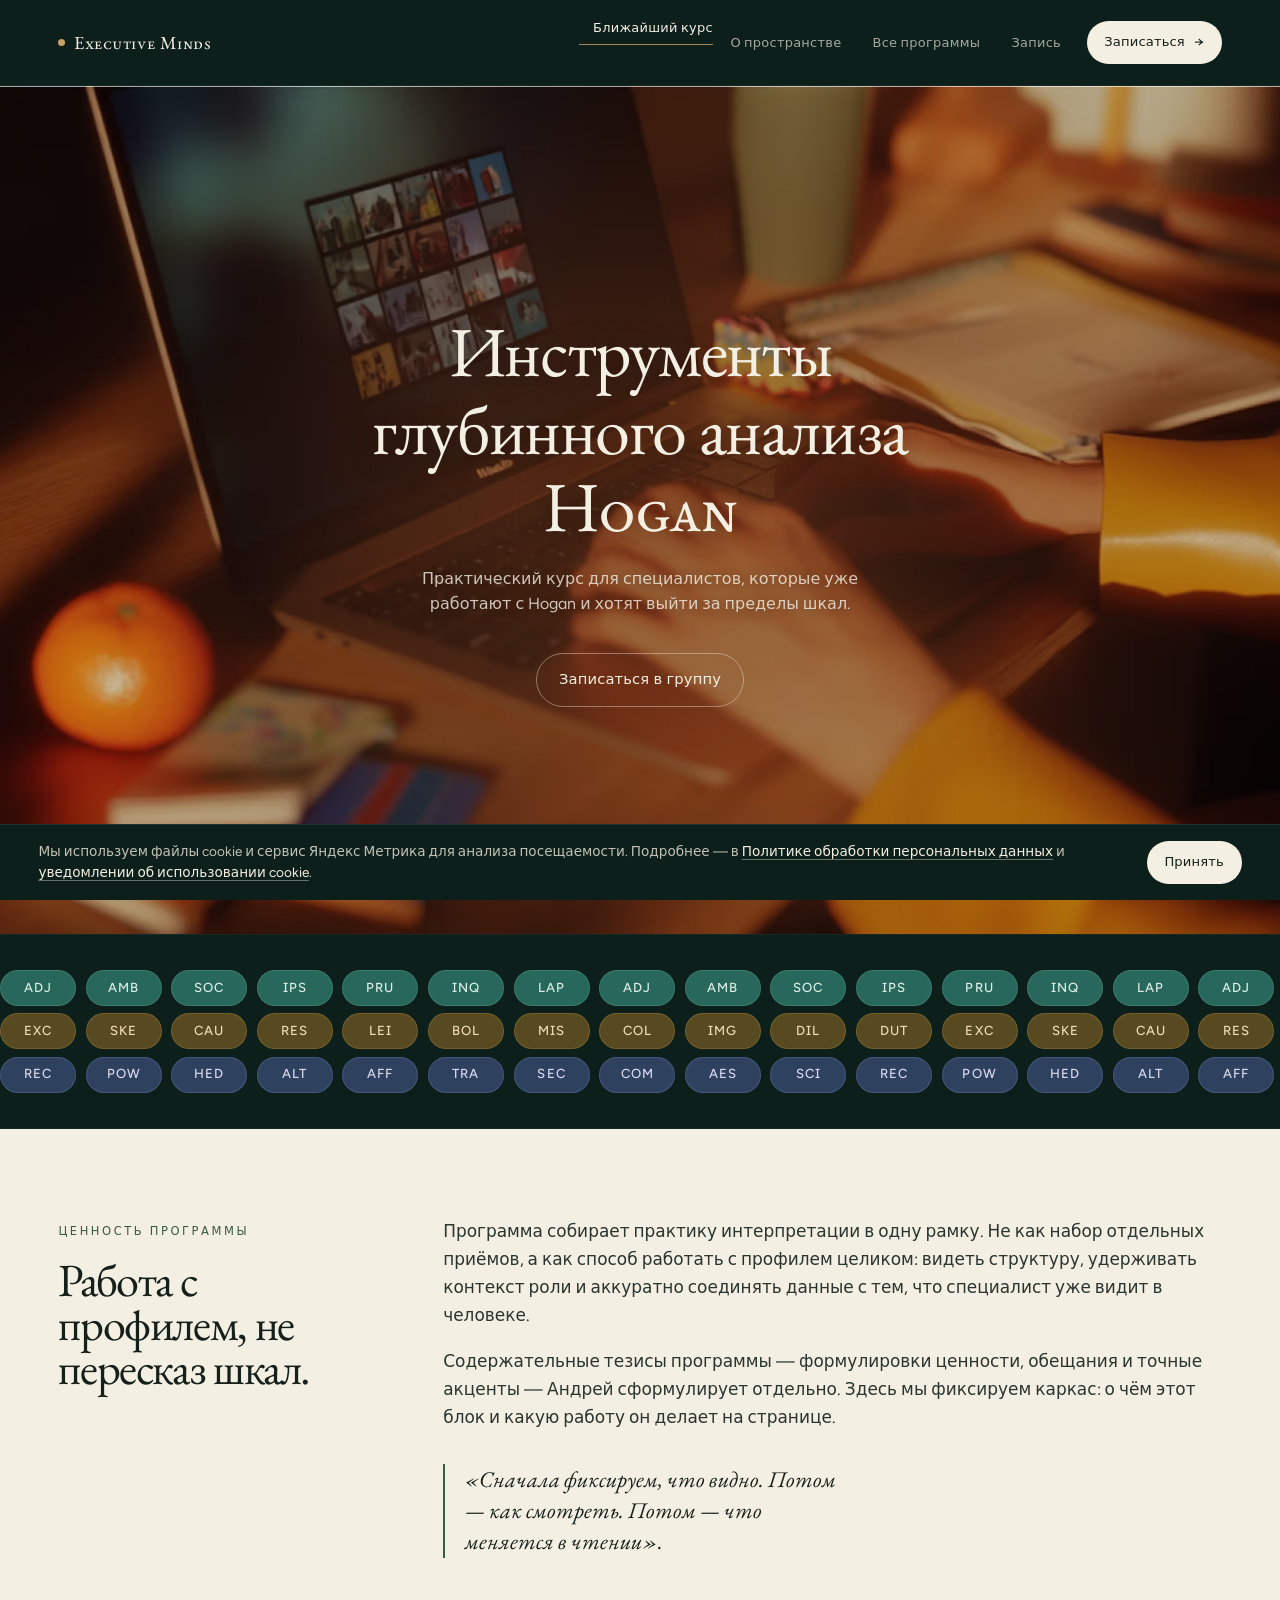
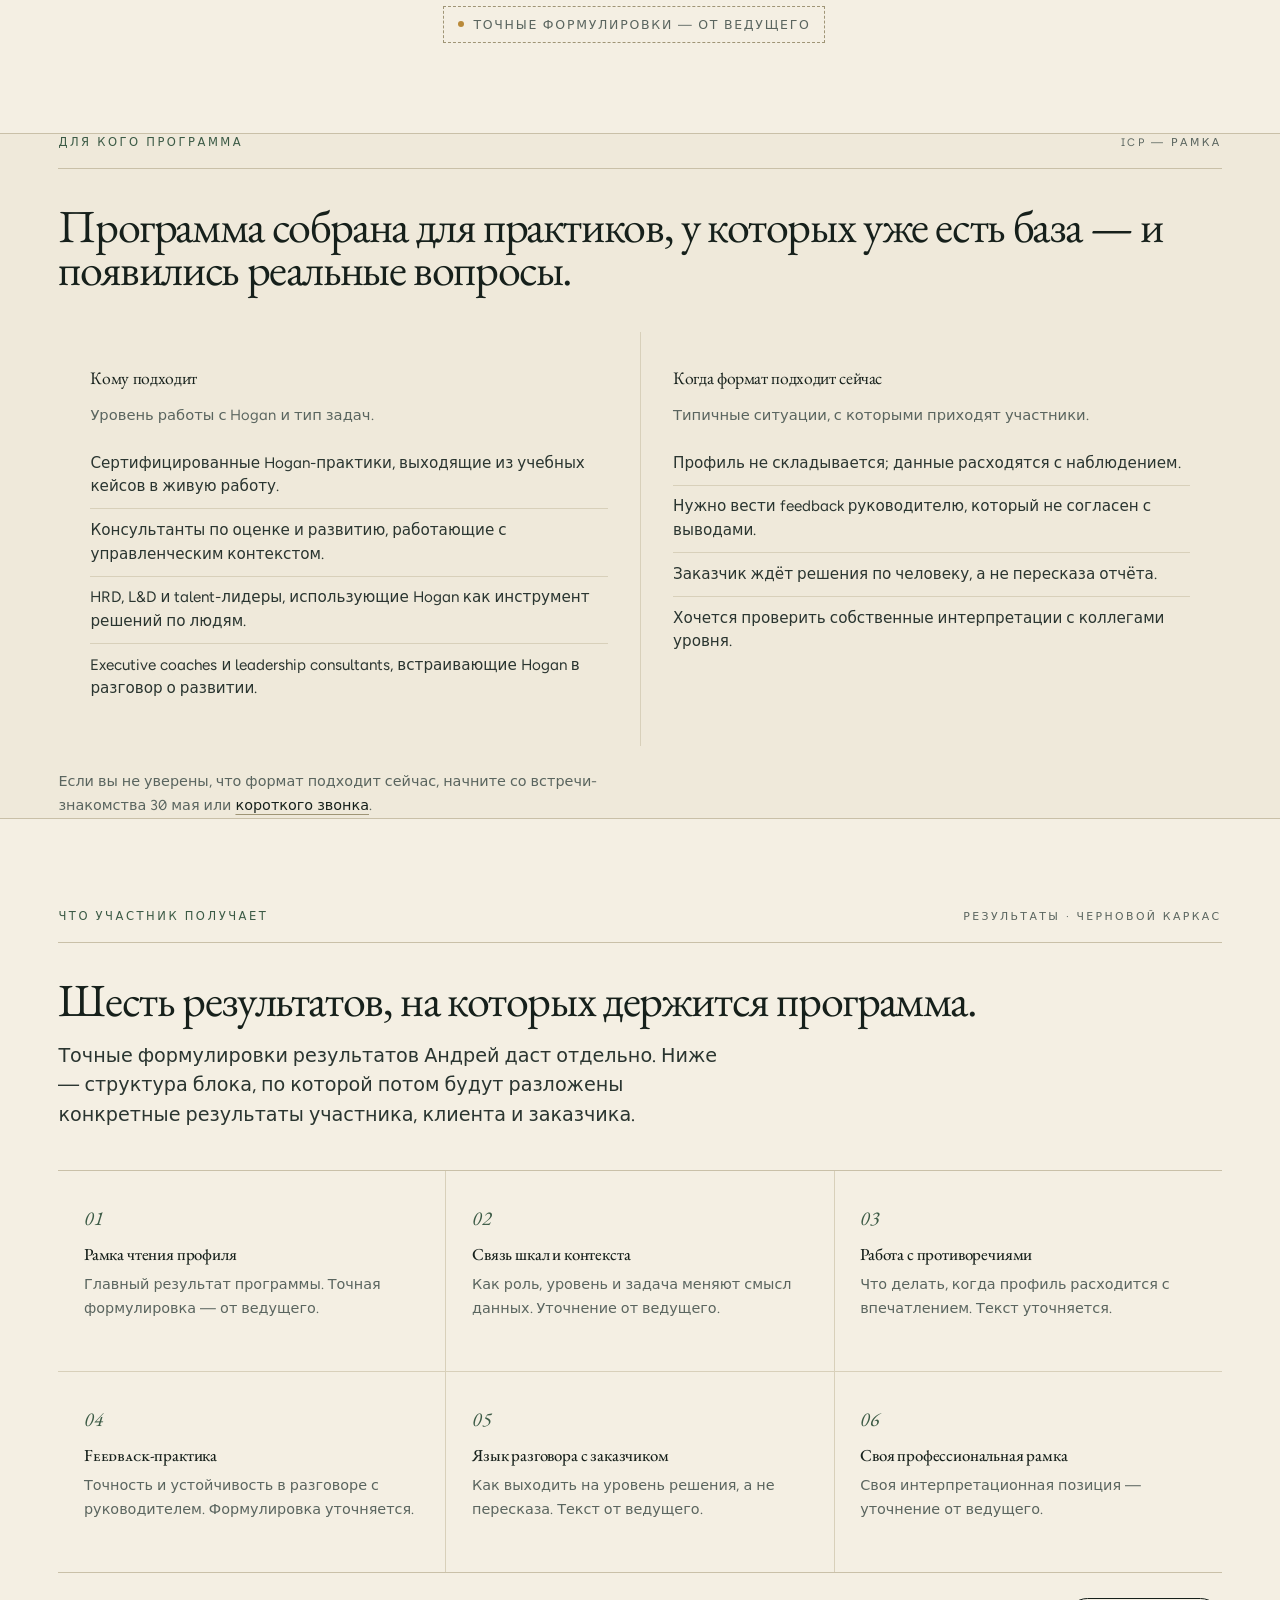
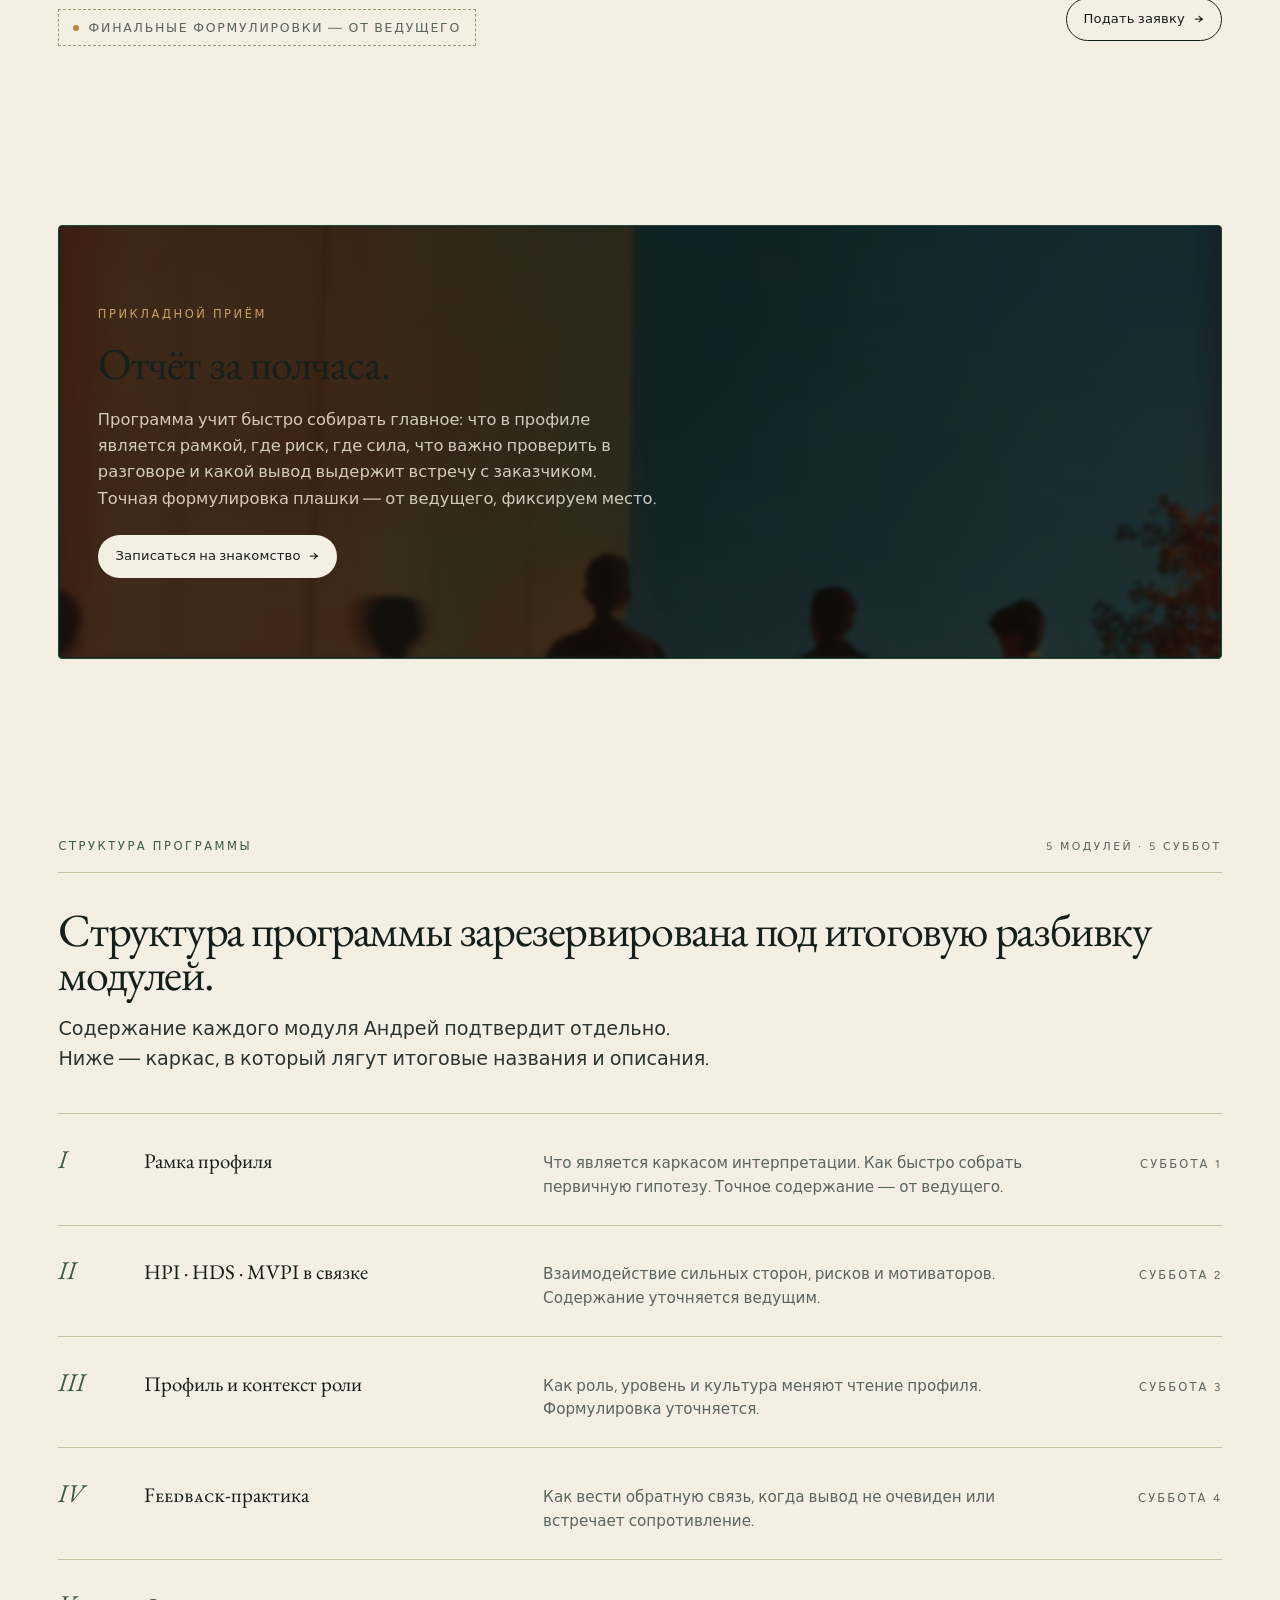
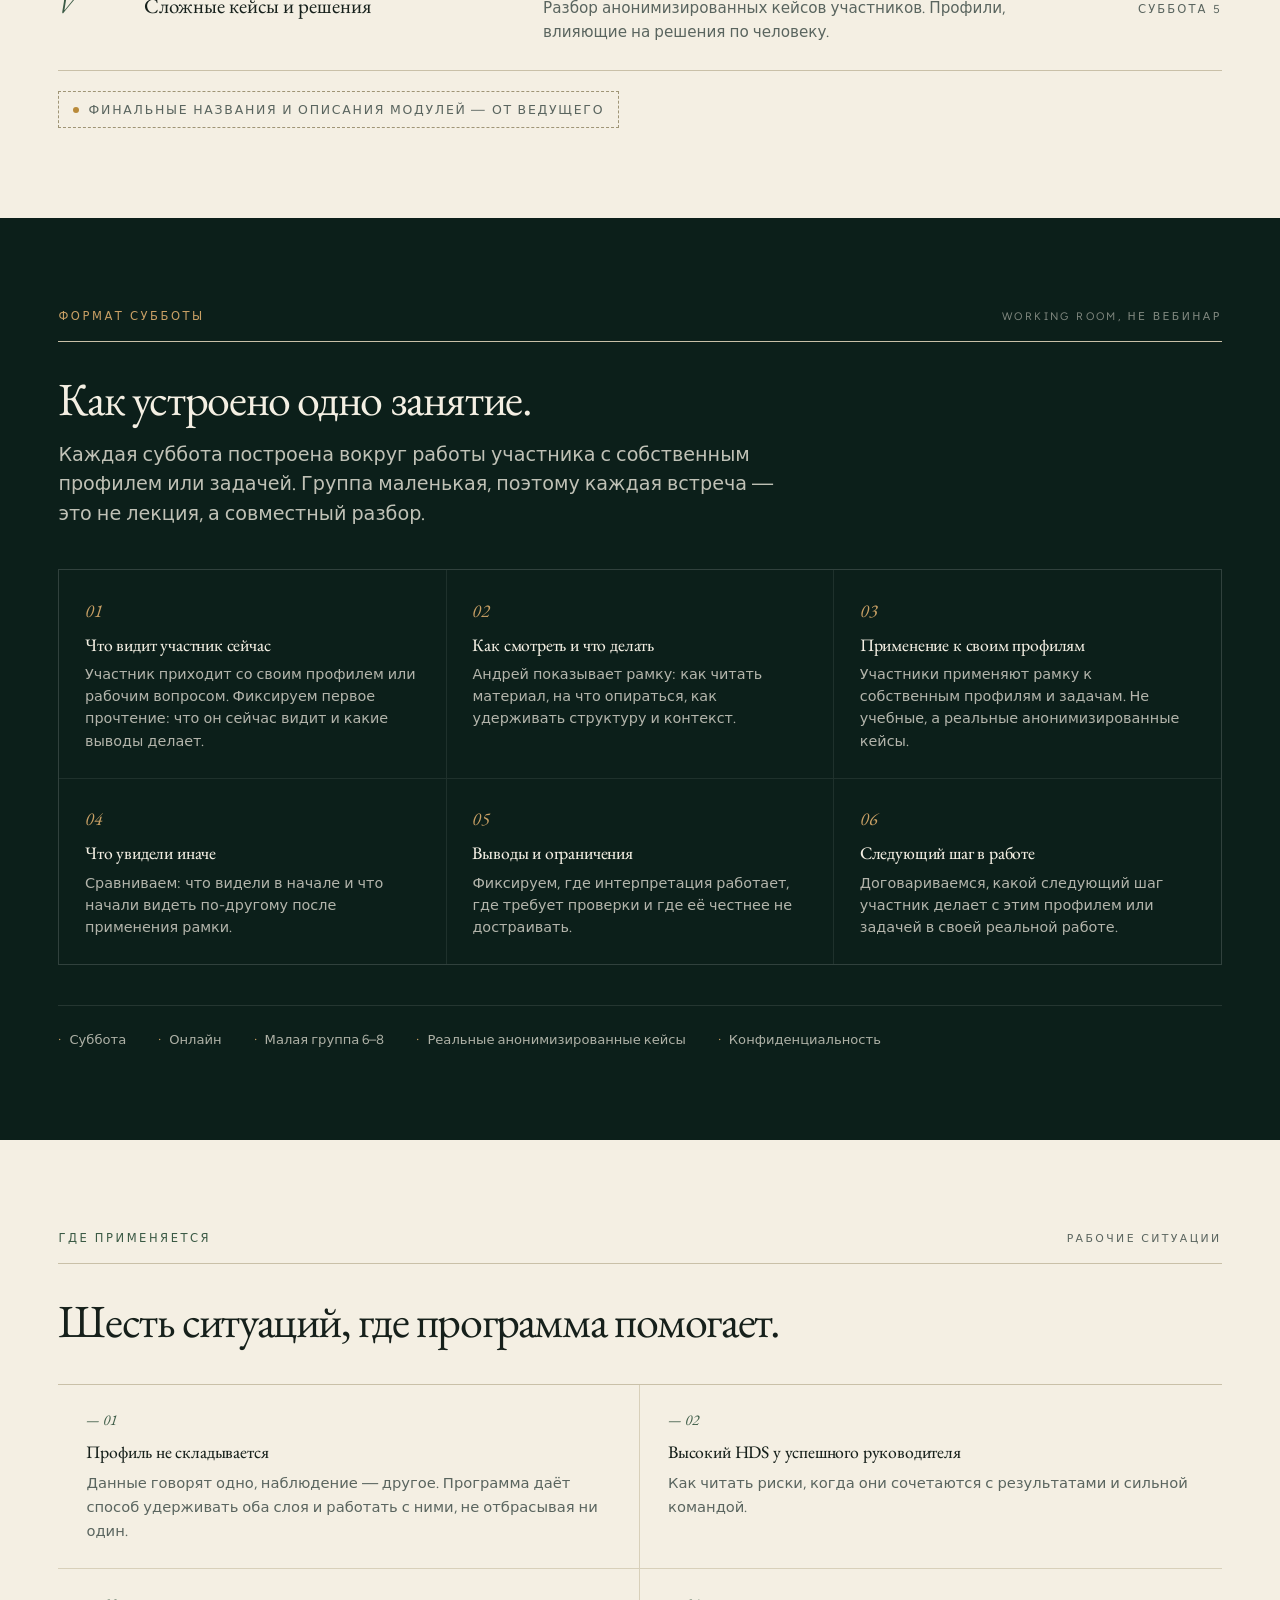
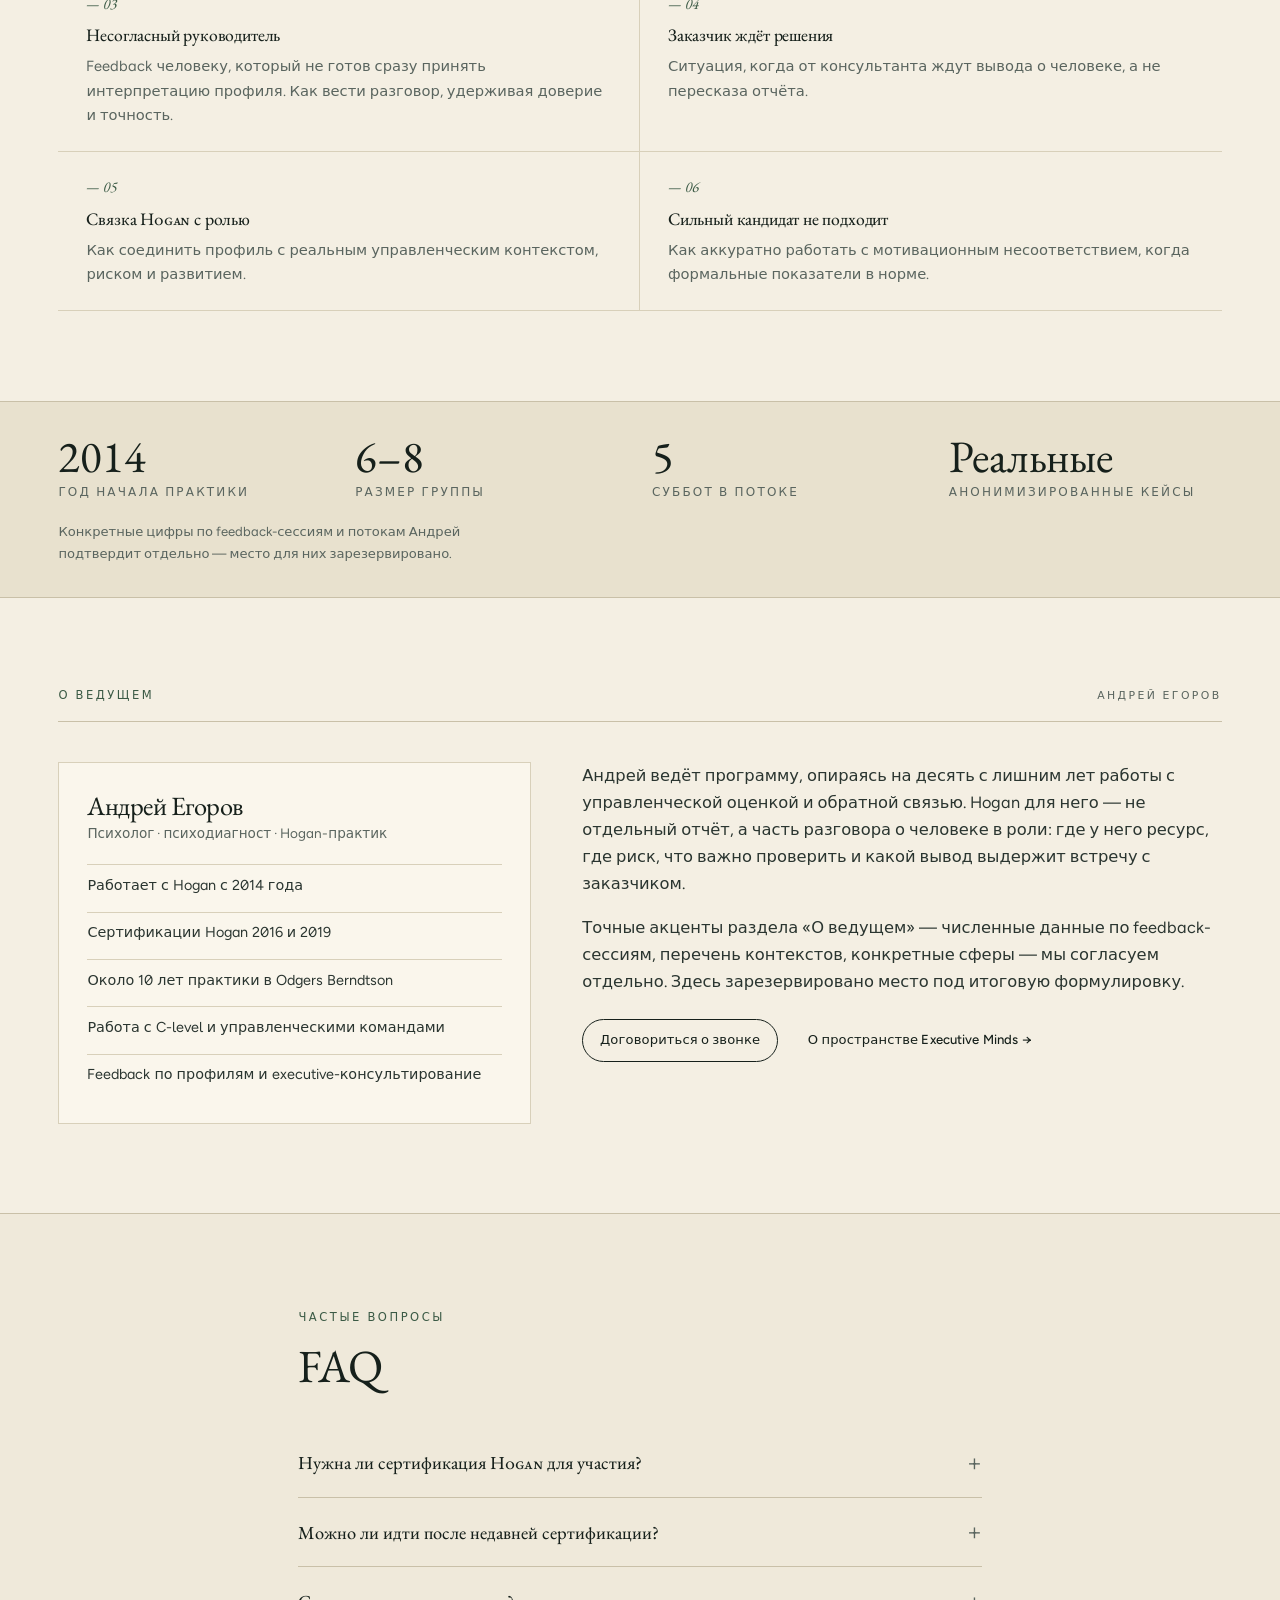
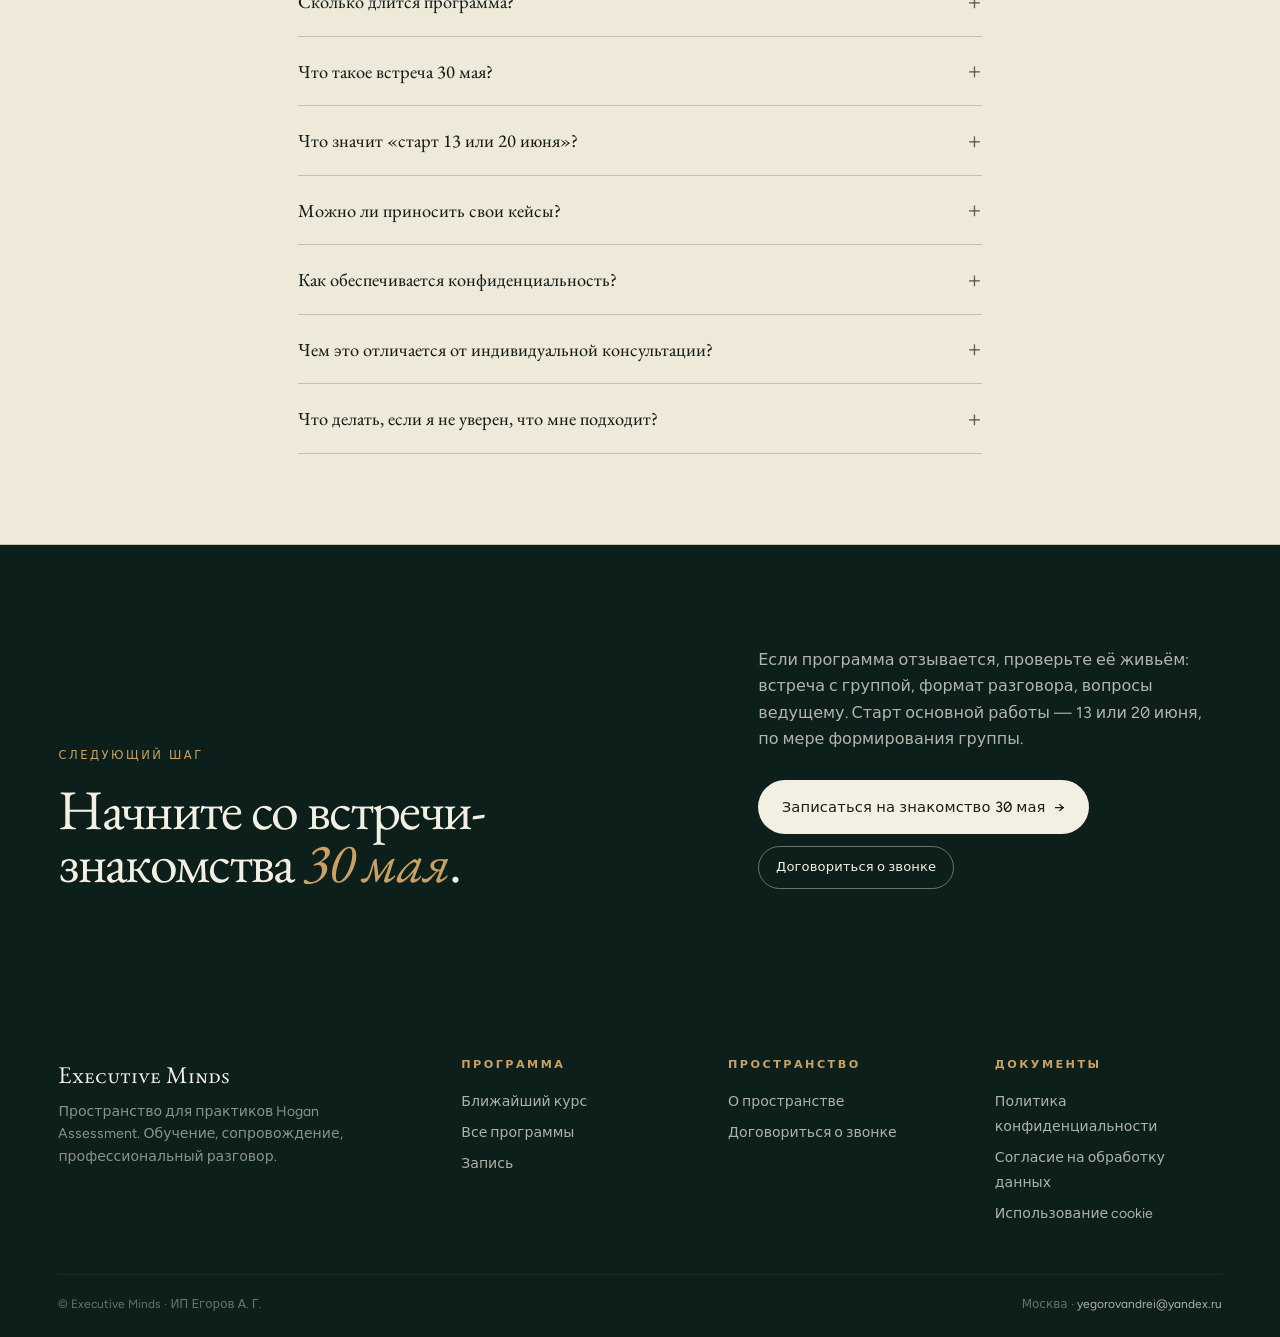
==== index.html @ 35893c82 "init: Executive Minds site — initial commit Co-Authored-By: Claude Sonnet 4.6 <noreply@anthropic.com" ====
<!DOCTYPE html>
<html lang="ru">
<head>
<meta charset="UTF-8">
<meta name="viewport" content="width=device-width, initial-scale=1.0">
<title>Глубинная интерпретация профилей Hogan — Executive Minds</title>
<meta name="description" content="Программа Глубинной интерпретации профилей Hogan для сертифицированных практиков. Малая группа, реальные кейсы, встреча-знакомство 30 мая, старт — 13 или 20 июня.">
<link rel="preconnect" href="https://fonts.googleapis.com">
<link rel="preconnect" href="https://fonts.gstatic.com" crossorigin>
<link href="https://fonts.googleapis.com/css2?family=EB+Garamond:ital,wght@0,400;0,500;0,600;1,400;1,500&family=Figtree:wght@400;500;600&display=swap" rel="stylesheet">
<link rel="stylesheet" href="assets/css/site.css">
<link rel="icon" href="data:image/svg+xml,%3Csvg xmlns='http://www.w3.org/2000/svg' viewBox='0 0 32 32'%3E%3Crect width='32' height='32' fill='%230C1F1A'/%3E%3Ctext x='50%25' y='62%25' text-anchor='middle' font-family='Georgia' fill='%23C9A065' font-size='22'%3EE%3C/text%3E%3C/svg%3E">
<style>
  /* ---------- HERO V2 — full bleed, viewport height ---------- */
  .hero-v2 {
    position: relative; color: var(--cream); overflow: hidden;
    display: flex; flex-direction: column;
    height: calc(100vh - 52px); min-height: 560px;
  }
  .hero-v2-img {
    position: absolute; inset: 0; width: 100%; height: 100%;
    object-fit: cover; object-position: center center; z-index: 0;
  }

  .hero-v2-body {
    position: relative; z-index: 2; flex: 1;
    display: flex; flex-direction: column;
    justify-content: center; align-items: center;
    text-align: center;
    padding: clamp(4rem, 8vh, 7rem) var(--pad);
  }
  .hero-v2-h1 {
    font-family: var(--serif); font-size: clamp(2.8rem, 5.5vw, 5rem);
    font-weight: 400; line-height: 1.1; letter-spacing: -0.02em; color: var(--cream);
    text-shadow: 0 2px 30px rgba(0,0,0,0.4); margin-bottom: 1.25rem;
  }
  .hero-v2-sub {
    font-size: 1rem; line-height: 1.6; color: rgba(244,239,227,0.80);
    max-width: 44ch; margin-bottom: 2.25rem;
    text-shadow: 0 1px 12px rgba(0,0,0,0.3);
  }
  .hero-v2-cta-row { display: flex; justify-content: center; }
  .btn--muted {
    background: rgba(100, 82, 128, 0.82);
    color: rgba(244,239,227,0.95);
    border-color: transparent;
    backdrop-filter: blur(8px); -webkit-backdrop-filter: blur(8px);
    font-size: 1rem; padding: 0.85rem 2rem;
  }
  .btn--muted:hover { background: rgba(120, 100, 150, 0.92); }

  /* ---------- VALUE SECTION ---------- */
  .value-grid { display: grid; grid-template-columns: 0.6fr 1.4fr; gap: clamp(2rem, 4vw, 4rem); align-items: start; }
  .value-grid h2 { max-width: 14ch; }
  .value-body p { font-size: 1.06rem; line-height: 1.65; margin-bottom: 1.1rem; color: var(--ink-soft); }
  .value-body .pull { font-family: var(--serif); font-style: italic; font-size: 1.4rem; line-height: 1.4; color: var(--ink); border-left: 2px solid var(--moss); padding-left: 1.25rem; margin: 2rem 0; max-width: 36ch; }
  .pending-note { display: inline-flex; align-items: center; gap: 0.6rem; font-size: 0.78rem; letter-spacing: 0.14em; text-transform: uppercase; color: var(--ink-mute); border: 1px dashed var(--line-strong); padding: 0.5rem 0.85rem; margin-top: 1rem; }
  .pending-note::before { content: ''; width: 6px; height: 6px; border-radius: 50%; background: var(--amber); }
  @media (max-width: 800px) { .value-grid { grid-template-columns: 1fr; } }

  /* ICP */
  .icp { background: var(--cream-soft); border-block: 1px solid var(--line); }
  .icp-grid { display: grid; grid-template-columns: 1fr 1fr; gap: 0; }
  .icp-col { padding: 2.25rem clamp(1.25rem, 2.5vw, 2.25rem); border-left: 1px solid var(--line-soft); }
  .icp-col:first-child { border-left: 0; }
  .icp-col h3 { font-size: 1.1rem; font-family: var(--serif); margin-bottom: 1rem; }
  .icp-col ul { list-style: none; }
  .icp-col ul li { font-size: 0.95rem; color: var(--ink-soft); line-height: 1.55; padding: 0.6rem 0; border-bottom: 1px solid var(--line-soft); }
  .icp-col ul li:last-child { border-bottom: 0; }
  .icp-col .lead-small { font-size: 0.92rem; color: var(--ink-mute); margin-bottom: 0.9rem; }
  @media (max-width: 800px) { .icp-grid { grid-template-columns: 1fr; } .icp-col { border-left: 0; border-top: 1px solid var(--line-soft); } .icp-col:first-child { border-top: 0; } }

  /* Results placeholder grid */
  .results-grid { display: grid; grid-template-columns: repeat(3, 1fr); gap: 1px; background: var(--line-soft); border-block: 1px solid var(--line); }
  .results-grid .r {
    background: var(--cream);
    padding: 2rem 1.6rem;
    min-height: 200px;
    display: flex; flex-direction: column; gap: 0.6rem;
  }
  .results-grid .r .num { font-family: var(--serif); font-size: 1.25rem; color: var(--moss); font-style: italic; }
  .results-grid .r h4 { font-family: var(--serif); font-size: 1.05rem; font-weight: 460; }
  .results-grid .r p { font-size: 0.9rem; color: var(--ink-mute); }
  @media (max-width: 900px) { .results-grid { grid-template-columns: repeat(2, 1fr); } }
  @media (max-width: 540px) { .results-grid { grid-template-columns: 1fr; } }

  /* Modules placeholder */
  .modules-list { border-top: 1px solid var(--line); }
  .module {
    border-bottom: 1px solid var(--line);
    padding: 1.6rem 0;
    display: grid;
    grid-template-columns: 60px 1fr 1.4fr 130px;
    gap: clamp(1rem, 2vw, 2rem);
    align-items: baseline;
  }
  .module .m-num { font-family: var(--serif); font-style: italic; font-size: 1.6rem; color: var(--moss); }
  .module .m-title { font-family: var(--serif); font-size: 1.3rem; font-weight: 420; line-height: 1.2; }
  .module .m-desc { font-size: 0.95rem; color: var(--ink-mute); line-height: 1.55; }
  .module .m-tag { font-size: 0.72rem; letter-spacing: 0.18em; text-transform: uppercase; color: var(--ink-mute); justify-self: end; }
  @media (max-width: 900px) {
    .module { grid-template-columns: 36px 1fr; }
    .module .m-desc, .module .m-tag { grid-column: 2; }
    .module .m-tag { justify-self: start; padding-top: 0.4rem; }
  }

  /* Format steps */
  .format-section { background: var(--forest); color: var(--cream); }
  .format-section .eyebrow { color: var(--amber-soft); }
  .format-section h2 { color: var(--cream); }
  .format-section .lead { color: rgba(244,239,227,0.78); max-width: 62ch; }
  .format-steps { display: grid; grid-template-columns: repeat(3, 1fr); gap: 1px; background: rgba(255,255,255,0.08); margin-top: 2.5rem; border: 1px solid rgba(255,255,255,0.08); }
  .format-steps .step { background: var(--forest); padding: 1.6rem; }
  .format-steps .step .n { font-family: var(--serif); font-style: italic; color: var(--amber-soft); font-size: 1.15rem; margin-bottom: 0.6rem; }
  .format-steps .step h4 { color: var(--cream); font-family: var(--serif); font-size: 1.1rem; font-weight: 440; margin-bottom: 0.5rem; }
  .format-steps .step p { color: rgba(244,239,227,0.72); font-size: 0.9rem; line-height: 1.55; }
  .format-facts-row { display: flex; flex-wrap: wrap; gap: 1.25rem 2rem; margin-top: 2.5rem; padding-top: 1.5rem; border-top: 1px solid rgba(255,255,255,0.1); }
  .format-facts-row span { font-size: 0.82rem; color: rgba(244,239,227,0.7); display: inline-flex; gap: 0.5rem; align-items: center; }
  .format-facts-row span::before { content:'·'; color: var(--amber-soft); }
  @media (max-width: 900px) { .format-steps { grid-template-columns: 1fr 1fr; } }
  @media (max-width: 600px) { .format-steps { grid-template-columns: 1fr; } }

  /* Cases */
  .cases-list { display: grid; grid-template-columns: 1fr 1fr; gap: 0; border-top: 1px solid var(--line); }
  .case-item { padding: 1.5rem 1.75rem; border-bottom: 1px solid var(--line-soft); border-right: 1px solid var(--line-soft); }
  .case-item:nth-child(2n) { border-right: 0; }
  .case-item .case-num { font-family: var(--serif); font-style: italic; color: var(--moss); font-size: 0.95rem; margin-bottom: 0.5rem; }
  .case-item h4 { font-family: var(--serif); font-size: 1.1rem; font-weight: 440; line-height: 1.3; margin-bottom: 0.45rem; }
  .case-item p { font-size: 0.92rem; color: var(--ink-mute); }
  @media (max-width: 700px) { .cases-list { grid-template-columns: 1fr; } .case-item { border-right: 0; } }

  /* About host */
  .host {
    display: grid; grid-template-columns: 0.85fr 1.15fr;
    gap: clamp(2rem, 4vw, 4rem); align-items: start;
  }
  .host-card {
    background: var(--paper); border: 1px solid var(--line-soft);
    padding: 1.75rem;
  }
  .host-card h3 { font-family: var(--serif); font-size: 1.65rem; font-weight: 420; margin-bottom: 0.2rem; }
  .host-card .role { font-size: 0.85rem; color: var(--ink-mute); margin-bottom: 1.25rem; }
  .host-card ul { list-style: none; display: flex; flex-direction: column; gap: 0.4rem; }
  .host-card ul li { font-size: 0.9rem; color: var(--ink-soft); padding: 0.55rem 0; border-top: 1px solid var(--line-soft); }
  .host-body p { font-size: 1.02rem; line-height: 1.65; margin-bottom: 1.1rem; color: var(--ink-soft); }
  @media (max-width: 800px) { .host { grid-template-columns: 1fr; } }

  /* FAQ */
  details.faq-item { border-bottom: 1px solid var(--line); padding: 1.25rem 0; }
  details.faq-item summary {
    cursor: pointer; font-family: var(--serif); font-size: 1.15rem; font-weight: 440; color: var(--ink);
    list-style: none; display: flex; gap: 1rem; justify-content: space-between; align-items: center;
  }
  details.faq-item summary::-webkit-details-marker { display: none; }
  details.faq-item summary::after { content: '+'; font-family: var(--sans); font-weight: 300; font-size: 1.5rem; color: var(--ink-mute); transition: transform .2s var(--ease); line-height: 1; }
  details.faq-item[open] summary::after { content: '–'; }
  details.faq-item p { margin-top: 0.85rem; color: var(--ink-soft); font-size: 0.96rem; line-height: 1.6; max-width: 64ch; }

  /* Final CTA dark */
  .final-cta {
    background: var(--forest);
    color: var(--cream);
    padding: clamp(4rem, 8vw, 7rem) 0;
  }
  .final-cta-grid {
    max-width: var(--maxw); margin: 0 auto; padding: 0 var(--pad);
    display: grid; grid-template-columns: 1.4fr 1fr; gap: clamp(2rem, 4vw, 4rem); align-items: end;
  }
  .final-cta h2 { color: var(--cream); font-size: clamp(2.2rem, 4.5vw, 3.5rem); max-width: 18ch; }
  .final-cta h2 em { color: var(--amber-soft); font-style: italic; font-weight: 380; }
  .final-cta p { color: rgba(244,239,227,0.72); max-width: 48ch; }
  .final-cta .cta-row { display: flex; gap: 0.75rem; flex-wrap: wrap; margin-top: 1.75rem; }
  @media (max-width: 800px) { .final-cta-grid { grid-template-columns: 1fr; } }

  /* Trust strip */
  .trust { background: var(--cream-deep); padding: 2rem 0; border-block: 1px solid var(--line); }
  .trust-grid { display: grid; grid-template-columns: repeat(4, 1fr); gap: 1.5rem; align-items: baseline; }
  .trust-grid .t { display: flex; flex-direction: column; gap: 0.25rem; }
  .trust-grid .t .num { font-family: var(--serif); font-size: clamp(2rem, 3.5vw, 2.8rem); font-weight: 400; color: var(--ink); line-height: 1; }
  .trust-grid .t .lab { font-size: 0.75rem; letter-spacing: 0.18em; text-transform: uppercase; color: var(--ink-mute); }
  @media (max-width: 700px) { .trust-grid { grid-template-columns: 1fr 1fr; } }
</style>
</head>
<body>

<!-- =================== NAV =================== -->
<nav class="nav" aria-label="Главная навигация">
  <div class="nav-inner">
    <a href="index.html" class="nav-brand"><span class="dot" aria-hidden="true"></span>Executive Minds</a>
    <ul class="nav-list" id="navList">
      <li><a href="index.html" class="is-active">Ближайший курс</a></li>
      <li><a href="space.html">О пространстве</a></li>
      <li><a href="programs.html">Все программы</a></li>
      <li><a href="signup.html">Запись</a></li>
      <li class="nav-cta"><a href="signup.html" class="btn btn--sm btn--cream">Записаться <span class="arr">→</span></a></li>
    </ul>
    <button class="nav-toggle" id="navToggle" aria-label="Открыть меню" aria-expanded="false"><span></span><span></span><span></span></button>
  </div>
</nav>

<!-- =================== HERO V2 =================== -->
<section class="hero-v2" aria-labelledby="hero-title">
  <img src="assets/img/фон руки комп апельсин.avif" alt="" class="hero-v2-img" loading="eager" fetchpriority="high">
  <div class="hero-v2-body">
    <h1 id="hero-title" class="hero-v2-h1">Инструменты<br>глубинного анализа<br>Hogan</h1>
    <p class="hero-v2-sub">Практический курс для специалистов, которые уже работают с Hogan и хотят выйти за пределы шкал.</p>
    <div class="hero-v2-cta-row">
      <a href="signup.html?context=group" class="btn btn--outline-light">Записаться в группу</a>
    </div>
  </div>
</section>

<!-- =================== HOGAN MARQUEE =================== -->
<section class="hogan-marquee" aria-hidden="true">
  <div>
    <div class="marquee-row">
      <span class="pill pill--hpi">ADJ</span><span class="pill pill--hpi">AMB</span><span class="pill pill--hpi">SOC</span><span class="pill pill--hpi">IPS</span><span class="pill pill--hpi">PRU</span><span class="pill pill--hpi">INQ</span><span class="pill pill--hpi">LAP</span>
      <span class="pill pill--hpi">ADJ</span><span class="pill pill--hpi">AMB</span><span class="pill pill--hpi">SOC</span><span class="pill pill--hpi">IPS</span><span class="pill pill--hpi">PRU</span><span class="pill pill--hpi">INQ</span><span class="pill pill--hpi">LAP</span>
      <span class="pill pill--hpi">ADJ</span><span class="pill pill--hpi">AMB</span><span class="pill pill--hpi">SOC</span><span class="pill pill--hpi">IPS</span><span class="pill pill--hpi">PRU</span><span class="pill pill--hpi">INQ</span><span class="pill pill--hpi">LAP</span>
    </div>
    <div class="marquee-row marquee-row--rev marquee-row--slow">
      <span class="pill pill--hds">EXC</span><span class="pill pill--hds">SKE</span><span class="pill pill--hds">CAU</span><span class="pill pill--hds">RES</span><span class="pill pill--hds">LEI</span><span class="pill pill--hds">BOL</span><span class="pill pill--hds">MIS</span><span class="pill pill--hds">COL</span><span class="pill pill--hds">IMG</span><span class="pill pill--hds">DIL</span><span class="pill pill--hds">DUT</span>
      <span class="pill pill--hds">EXC</span><span class="pill pill--hds">SKE</span><span class="pill pill--hds">CAU</span><span class="pill pill--hds">RES</span><span class="pill pill--hds">LEI</span><span class="pill pill--hds">BOL</span><span class="pill pill--hds">MIS</span><span class="pill pill--hds">COL</span><span class="pill pill--hds">IMG</span><span class="pill pill--hds">DIL</span><span class="pill pill--hds">DUT</span>
    </div>
    <div class="marquee-row">
      <span class="pill pill--mvpi">REC</span><span class="pill pill--mvpi">POW</span><span class="pill pill--mvpi">HED</span><span class="pill pill--mvpi">ALT</span><span class="pill pill--mvpi">AFF</span><span class="pill pill--mvpi">TRA</span><span class="pill pill--mvpi">SEC</span><span class="pill pill--mvpi">COM</span><span class="pill pill--mvpi">AES</span><span class="pill pill--mvpi">SCI</span>
      <span class="pill pill--mvpi">REC</span><span class="pill pill--mvpi">POW</span><span class="pill pill--mvpi">HED</span><span class="pill pill--mvpi">ALT</span><span class="pill pill--mvpi">AFF</span><span class="pill pill--mvpi">TRA</span><span class="pill pill--mvpi">SEC</span><span class="pill pill--mvpi">COM</span><span class="pill pill--mvpi">AES</span><span class="pill pill--mvpi">SCI</span>
      <span class="pill pill--mvpi">REC</span><span class="pill pill--mvpi">POW</span><span class="pill pill--mvpi">HED</span><span class="pill pill--mvpi">ALT</span><span class="pill pill--mvpi">AFF</span><span class="pill pill--mvpi">TRA</span><span class="pill pill--mvpi">SEC</span>
    </div>
  </div>
</section>

<!-- =================== VALUE =================== -->
<section class="section" id="about-program">
  <div class="wrap">
    <div class="value-grid">
      <div>
        <span class="eyebrow">Ценность программы</span>
        <h2 style="margin-top:1rem;">Работа с профилем, не пересказ&nbsp;шкал.</h2>
      </div>
      <div class="value-body">
        <p>
          Программа собирает практику интерпретации в одну рамку. Не как набор отдельных
          приёмов, а как способ работать с профилем целиком: видеть структуру, удерживать
          контекст роли и аккуратно соединять данные с тем, что специалист уже видит в человеке.
        </p>
        <p>
          Содержательные тезисы программы — формулировки ценности, обещания и точные акценты — Андрей
          сформулирует отдельно. Здесь мы фиксируем каркас: о чём этот блок и какую работу
          он делает на странице.
        </p>
        <div class="pull">«Сначала фиксируем, что видно. Потом — как смотреть. Потом — что меняется в чтении».</div>
        <span class="pending-note">Точные формулировки — от ведущего</span>
      </div>
    </div>
  </div>
</section>

<!-- =================== ICP =================== -->
<section class="icp">
  <div class="wrap">
    <div class="section-header">
      <div class="kicker-row">
        <span class="eyebrow">Для кого программа</span>
        <span class="side-label">ICP — рамка</span>
      </div>
      <h2>Программа собрана для практиков, у которых уже есть база — и появились реальные вопросы.</h2>
    </div>
    <div class="icp-grid">
      <div class="icp-col">
        <h3>Кому подходит</h3>
        <p class="lead-small">Уровень работы с Hogan и тип задач.</p>
        <ul>
          <li>Сертифицированные Hogan-практики, выходящие из учебных кейсов в живую работу.</li>
          <li>Консультанты по оценке и развитию, работающие с управленческим контекстом.</li>
          <li>HRD, L&amp;D и talent-лидеры, использующие Hogan как инструмент решений по людям.</li>
          <li>Executive coaches и leadership consultants, встраивающие Hogan в разговор о развитии.</li>
        </ul>
      </div>
      <div class="icp-col">
        <h3>Когда формат подходит сейчас</h3>
        <p class="lead-small">Типичные ситуации, с которыми приходят участники.</p>
        <ul>
          <li>Профиль не складывается; данные расходятся с наблюдением.</li>
          <li>Нужно вести feedback руководителю, который не согласен с выводами.</li>
          <li>Заказчик ждёт решения по человеку, а не пересказа отчёта.</li>
          <li>Хочется проверить собственные интерпретации с коллегами уровня.</li>
        </ul>
      </div>
    </div>
    <p class="muted" style="margin-top: 1.5rem; font-size:0.9rem; max-width:60ch;">
      Если вы не уверены, что формат подходит сейчас, начните со встречи-знакомства 30 мая
      или <a href="signup.html?context=call" class="inline-link">короткого звонка</a>.
    </p>
  </div>
</section>

<!-- =================== RESULTS (placeholder grid) =================== -->
<section class="section">
  <div class="wrap">
    <div class="section-header">
      <div class="kicker-row">
        <span class="eyebrow">Что участник получает</span>
        <span class="side-label">Результаты · черновой каркас</span>
      </div>
      <h2>Шесть результатов, на которых держится программа.</h2>
      <p class="lead">Точные формулировки результатов Андрей даст отдельно. Ниже — структура блока, по которой потом будут разложены конкретные результаты участника, клиента и заказчика.</p>
    </div>
    <div class="results-grid" role="list">
      <div class="r" role="listitem"><span class="num">01</span><h4>Рамка чтения профиля</h4><p>Главный результат программы. Точная формулировка — от ведущего.</p></div>
      <div class="r" role="listitem"><span class="num">02</span><h4>Связь шкал и контекста</h4><p>Как роль, уровень и задача меняют смысл данных. Уточнение от ведущего.</p></div>
      <div class="r" role="listitem"><span class="num">03</span><h4>Работа с противоречиями</h4><p>Что делать, когда профиль расходится с впечатлением. Текст уточняется.</p></div>
      <div class="r" role="listitem"><span class="num">04</span><h4>Feedback-практика</h4><p>Точность и устойчивость в разговоре с руководителем. Формулировка уточняется.</p></div>
      <div class="r" role="listitem"><span class="num">05</span><h4>Язык разговора с заказчиком</h4><p>Как выходить на уровень решения, а не пересказа. Текст от ведущего.</p></div>
      <div class="r" role="listitem"><span class="num">06</span><h4>Своя профессиональная рамка</h4><p>Своя интерпретационная позиция — уточнение от ведущего.</p></div>
    </div>
    <div style="display:flex;justify-content:space-between;align-items:center;margin-top:1.25rem;gap:1rem;flex-wrap:wrap;">
      <span class="pending-note">Финальные формулировки — от ведущего</span>
      <a href="signup.html" class="btn btn--outline btn--sm">Подать заявку <span class="arr">→</span></a>
    </div>
  </div>
</section>

<!-- =================== STRIP — "Отчёт за полчаса" =================== -->
<section class="section">
  <div class="wrap">
    <div class="strip">
      <div class="strip-bg" style="background-image:url('assets/img/people-wall.avif');"></div>
      <div class="strip-inner">
        <div class="strip-eyebrow">Прикладной приём</div>
        <h3 class="strip-title">Отчёт за полчаса.</h3>
        <p class="strip-text">
          Программа учит быстро собирать главное: что в профиле является рамкой, где риск,
          где сила, что важно проверить в разговоре и какой вывод выдержит встречу с
          заказчиком. Точная формулировка плашки — от ведущего, фиксируем место.
        </p>
        <div class="strip-cta">
          <a href="signup.html?context=znakomstvo-30-05" class="btn btn--cream btn--sm">Записаться на знакомство <span class="arr">→</span></a>
        </div>
      </div>
    </div>
  </div>
</section>

<!-- =================== MODULES =================== -->
<section class="section">
  <div class="wrap">
    <div class="section-header">
      <div class="kicker-row">
        <span class="eyebrow">Структура программы</span>
        <span class="side-label">5 модулей · 5 суббот</span>
      </div>
      <h2>Структура программы зарезервирована под итоговую разбивку модулей.</h2>
      <p class="lead">Содержание каждого модуля Андрей подтвердит отдельно. Ниже — каркас, в который лягут итоговые названия и описания.</p>
    </div>
    <div class="modules-list">
      <article class="module">
        <span class="m-num">I</span>
        <div class="m-title">Рамка профиля</div>
        <p class="m-desc">Что является каркасом интерпретации. Как быстро собрать первичную гипотезу. Точное содержание — от ведущего.</p>
        <span class="m-tag">Суббота 1</span>
      </article>
      <article class="module">
        <span class="m-num">II</span>
        <div class="m-title">HPI · HDS · MVPI в связке</div>
        <p class="m-desc">Взаимодействие сильных сторон, рисков и мотиваторов. Содержание уточняется ведущим.</p>
        <span class="m-tag">Суббота 2</span>
      </article>
      <article class="module">
        <span class="m-num">III</span>
        <div class="m-title">Профиль и контекст роли</div>
        <p class="m-desc">Как роль, уровень и культура меняют чтение профиля. Формулировка уточняется.</p>
        <span class="m-tag">Суббота 3</span>
      </article>
      <article class="module">
        <span class="m-num">IV</span>
        <div class="m-title">Feedback-практика</div>
        <p class="m-desc">Как вести обратную связь, когда вывод не очевиден или встречает сопротивление.</p>
        <span class="m-tag">Суббота 4</span>
      </article>
      <article class="module">
        <span class="m-num">V</span>
        <div class="m-title">Сложные кейсы и решения</div>
        <p class="m-desc">Разбор анонимизированных кейсов участников. Профили, влияющие на решения по человеку.</p>
        <span class="m-tag">Суббота 5</span>
      </article>
    </div>
    <span class="pending-note" style="margin-top:1.25rem;">Финальные названия и описания модулей — от ведущего</span>
  </div>
</section>

<!-- =================== FORMAT (Saturday logic) =================== -->
<section class="section format-section">
  <div class="wrap">
    <div class="section-header">
      <div class="kicker-row">
        <span class="eyebrow eyebrow--on-dark">Формат субботы</span>
        <span class="side-label" style="color:rgba(244,239,227,0.5);">Working room, не вебинар</span>
      </div>
      <h2>Как устроено одно занятие.</h2>
      <p class="lead">Каждая суббота построена вокруг работы участника с собственным профилем или задачей. Группа маленькая, поэтому каждая встреча — это не лекция, а совместный разбор.</p>
    </div>
    <div class="format-steps" role="list">
      <div class="step" role="listitem"><div class="n">01</div><h4>Что видит участник сейчас</h4><p>Участник приходит со своим профилем или рабочим вопросом. Фиксируем первое прочтение: что он сейчас видит и какие выводы делает.</p></div>
      <div class="step" role="listitem"><div class="n">02</div><h4>Как смотреть и что делать</h4><p>Андрей показывает рамку: как читать материал, на что опираться, как удерживать структуру и контекст.</p></div>
      <div class="step" role="listitem"><div class="n">03</div><h4>Применение к своим профилям</h4><p>Участники применяют рамку к собственным профилям и задачам. Не учебные, а реальные анонимизированные кейсы.</p></div>
      <div class="step" role="listitem"><div class="n">04</div><h4>Что увидели иначе</h4><p>Сравниваем: что видели в начале и что начали видеть по-другому после применения рамки.</p></div>
      <div class="step" role="listitem"><div class="n">05</div><h4>Выводы и ограничения</h4><p>Фиксируем, где интерпретация работает, где требует проверки и где её честнее не достраивать.</p></div>
      <div class="step" role="listitem"><div class="n">06</div><h4>Следующий шаг в работе</h4><p>Договариваемся, какой следующий шаг участник делает с этим профилем или задачей в своей реальной работе.</p></div>
    </div>
    <div class="format-facts-row">
      <span>Суббота</span><span>Онлайн</span><span>Малая группа 6–8</span><span>Реальные анонимизированные кейсы</span><span>Конфиденциальность</span>
    </div>
  </div>
</section>

<!-- =================== CASES =================== -->
<section class="section">
  <div class="wrap">
    <div class="section-header">
      <div class="kicker-row">
        <span class="eyebrow">Где применяется</span>
        <span class="side-label">Рабочие ситуации</span>
      </div>
      <h2>Шесть ситуаций, где программа помогает.</h2>
    </div>
    <div class="cases-list">
      <article class="case-item"><div class="case-num">— 01</div><h4>Профиль не складывается</h4><p>Данные говорят одно, наблюдение — другое. Программа даёт способ удерживать оба слоя и работать с ними, не отбрасывая ни один.</p></article>
      <article class="case-item"><div class="case-num">— 02</div><h4>Высокий HDS у успешного руководителя</h4><p>Как читать риски, когда они сочетаются с результатами и сильной командой.</p></article>
      <article class="case-item"><div class="case-num">— 03</div><h4>Несогласный руководитель</h4><p>Feedback человеку, который не готов сразу принять интерпретацию профиля. Как вести разговор, удерживая доверие и точность.</p></article>
      <article class="case-item"><div class="case-num">— 04</div><h4>Заказчик ждёт решения</h4><p>Ситуация, когда от консультанта ждут вывода о человеке, а не пересказа отчёта.</p></article>
      <article class="case-item"><div class="case-num">— 05</div><h4>Связка Hogan с ролью</h4><p>Как соединить профиль с реальным управленческим контекстом, риском и развитием.</p></article>
      <article class="case-item"><div class="case-num">— 06</div><h4>Сильный кандидат не подходит</h4><p>Как аккуратно работать с мотивационным несоответствием, когда формальные показатели в норме.</p></article>
    </div>
  </div>
</section>

<!-- =================== TRUST STRIP =================== -->
<section class="trust" aria-label="Доверие к программе">
  <div class="wrap">
    <div class="trust-grid">
      <div class="t"><span class="num">2014</span><span class="lab">Год начала практики</span></div>
      <div class="t"><span class="num">6–8</span><span class="lab">Размер группы</span></div>
      <div class="t"><span class="num">5</span><span class="lab">Суббот в потоке</span></div>
      <div class="t"><span class="num">Реальные</span><span class="lab">Анонимизированные кейсы</span></div>
    </div>
    <p class="muted" style="font-size:0.82rem;margin-top:1.25rem;max-width:60ch;">
      Конкретные цифры по feedback-сессиям и потокам Андрей подтвердит отдельно — место для них зарезервировано.
    </p>
  </div>
</section>

<!-- =================== HOST =================== -->
<section class="section" id="host">
  <div class="wrap">
    <div class="section-header">
      <div class="kicker-row">
        <span class="eyebrow">О ведущем</span>
        <span class="side-label">Андрей Егоров</span>
      </div>
    </div>
    <div class="host">
      <aside class="host-card">
        <h3>Андрей Егоров</h3>
        <div class="role">Психолог · психодиагност · Hogan-практик</div>
        <ul>
          <li>Работает с Hogan с 2014 года</li>
          <li>Сертификации Hogan 2016 и 2019</li>
          <li>Около 10 лет практики в Odgers Berndtson</li>
          <li>Работа с C-level и управленческими командами</li>
          <li>Feedback по профилям и executive-консультирование</li>
        </ul>
      </aside>
      <div class="host-body">
        <p>
          Андрей ведёт программу, опираясь на десять с лишним лет работы с управленческой
          оценкой и обратной связью. Hogan для него — не отдельный отчёт, а часть разговора
          о человеке в роли: где у него ресурс, где риск, что важно проверить и какой вывод
          выдержит встречу с заказчиком.
        </p>
        <p>
          Точные акценты раздела «О ведущем» — численные данные по feedback-сессиям, перечень
          контекстов, конкретные сферы — мы согласуем отдельно. Здесь зарезервировано место
          под итоговую формулировку.
        </p>
        <div style="display:flex;gap:0.75rem;flex-wrap:wrap;margin-top:1.5rem;">
          <a href="signup.html?context=call" class="btn btn--outline btn--sm">Договориться о звонке</a>
          <a href="space.html" class="btn btn--ghost btn--sm">О пространстве Executive Minds →</a>
        </div>
      </div>
    </div>
  </div>
</section>

<!-- =================== FAQ =================== -->
<section class="section" style="background:var(--cream-soft);border-block:1px solid var(--line);">
  <div class="wrap-narrow">
    <div class="section-header">
      <span class="eyebrow">Частые вопросы</span>
      <h2 style="margin-top:1rem;">FAQ</h2>
    </div>
    <div>
      <details class="faq-item">
        <summary>Нужна ли сертификация Hogan для участия?</summary>
        <p>Программа рассчитана на сертифицированных Hogan-практиков. Если у вас другой опыт работы с инструментом и вы не уверены, что формат подойдёт сейчас — напишите нам, и мы вместе посмотрим, имеет ли смысл встреча-знакомство 30 мая.</p>
      </details>
      <details class="faq-item">
        <summary>Можно ли идти после недавней сертификации?</summary>
        <p>Да, программа специально собрана для перехода от учебных кейсов к живой работе. Если базовая сертификация только что закончилась, формат поможет уверенно встать на ноги в реальной интерпретации.</p>
      </details>
      <details class="faq-item">
        <summary>Сколько длится программа?</summary>
        <p>5 суббот, онлайн, малая группа. Старт — 13 или 20 июня, по мере формирования группы. Точная финальная дата стартового занятия будет подтверждена после встречи-знакомства 30 мая.</p>
      </details>
      <details class="faq-item">
        <summary>Что такое встреча 30 мая?</summary>
        <p>Это встреча-знакомство с группой. Возможность увидеть формат, услышать ведущего, познакомиться с участниками и понять, подходит ли программа вашему запросу. Встреча ни к чему не обязывает.</p>
      </details>
      <details class="faq-item">
        <summary>Что значит «старт 13 или 20 июня»?</summary>
        <p>Точная дата старта зависит от того, как сформируется группа после встречи 30 мая. Мы фиксируем оба варианта, чтобы было пространство выбрать ту дату, которая лучше работает для собравшихся участников.</p>
      </details>
      <details class="faq-item">
        <summary>Можно ли приносить свои кейсы?</summary>
        <p>Да, именно с этим программа и работает. Участник приходит со своим профилем, задачей или рабочим вопросом. Кейсы анонимизируются по правилам конфиденциальности.</p>
      </details>
      <details class="faq-item">
        <summary>Как обеспечивается конфиденциальность?</summary>
        <p>Кейсы анонимизируются заранее. Внутренние договорённости группы про конфиденциальность фиксируются на первой встрече. Подробности — на встрече-знакомстве.</p>
      </details>
      <details class="faq-item">
        <summary>Чем это отличается от индивидуальной консультации?</summary>
        <p>Программа даёт рамку и опыт совместного разбора в группе уровня. Индивидуальный формат подходит, если вам нужен разбор одного конкретного профиля сейчас — см. <a href="programs.html" class="inline-link">страницу всех программ</a>.</p>
      </details>
      <details class="faq-item">
        <summary>Что делать, если я не уверен, что мне подходит?</summary>
        <p>Самое простое — прийти на встречу-знакомство 30 мая или <a href="signup.html?context=call" class="inline-link">договориться о коротком звонке</a>. Это способ проверить формат без обязательств.</p>
      </details>
    </div>
  </div>
</section>

<!-- =================== FINAL CTA =================== -->
<section class="final-cta">
  <div class="final-cta-grid">
    <div>
      <span class="eyebrow eyebrow--on-dark">Следующий шаг</span>
      <h2 style="margin-top:1rem;">Начните со встречи-знакомства <em>30 мая</em>.</h2>
    </div>
    <div>
      <p>Если программа отзывается, проверьте её живьём: встреча с группой, формат разговора, вопросы ведущему. Старт основной работы — 13 или 20 июня, по мере формирования группы.</p>
      <div class="cta-row">
        <a href="signup.html?context=znakomstvo-30-05" class="btn btn--cream">Записаться на знакомство 30 мая <span class="arr">→</span></a>
        <a href="signup.html?context=call" class="btn btn--outline-light btn--sm">Договориться о звонке</a>
      </div>
    </div>
  </div>
</section>

<!-- =================== FOOTER =================== -->
<footer class="footer">
  <div class="wrap">
    <div class="footer-grid">
      <div>
        <div class="footer-brand">Executive Minds</div>
        <p class="footer-tag">Пространство для практиков Hogan Assessment. Обучение, сопровождение, профессиональный разговор.</p>
      </div>
      <div class="footer-col">
        <h5>Программа</h5>
        <ul>
          <li><a href="index.html">Ближайший курс</a></li>
          <li><a href="programs.html">Все программы</a></li>
          <li><a href="signup.html">Запись</a></li>
        </ul>
      </div>
      <div class="footer-col">
        <h5>Пространство</h5>
        <ul>
          <li><a href="space.html">О пространстве</a></li>
          <li><a href="signup.html?context=call">Договориться о звонке</a></li>
        </ul>
      </div>
      <div class="footer-col">
        <h5>Документы</h5>
        <ul>
          <li><a href="privacy.html">Политика конфиденциальности</a></li>
          <li><a href="consent.html">Согласие на обработку данных</a></li>
          <li><a href="cookies.html">Использование cookie</a></li>
        </ul>
      </div>
    </div>
    <div class="footer-base">
      <span>© Executive Minds · ИП Егоров А. Г.</span>
      <span>Москва · <a href="mailto:yegorovandrei@yandex.ru">yegorovandrei@yandex.ru</a></span>
    </div>
  </div>
</footer>

<!-- =================== COOKIE =================== -->
<div class="cookie" id="cookieBanner" role="dialog" aria-label="Уведомление об использовании cookie">
  <div class="cookie-inner">
    <p class="cookie-text">
      Мы используем файлы cookie и сервис Яндекс Метрика для анализа посещаемости.
      Подробнее — в <a href="privacy.html">Политике обработки персональных данных</a> и
      <a href="cookies.html">уведомлении об использовании cookie</a>.
    </p>
    <div class="cookie-actions">
      <button id="cookieAccept" class="btn btn--cream btn--sm">Принять</button>
    </div>
  </div>
</div>

<script src="assets/js/site.js" defer></script>
</body>
</html>
---- assets/css/site.css ----
/* Executive Minds — site stylesheet
   Premium consulting/education editorial direction.
   Deep dark green/black, cream, restrained accents. */

*, *::before, *::after { box-sizing: border-box; margin: 0; padding: 0; }

:root {
  /* Surfaces */
  --cream: #F4EFE3;
  --cream-soft: #EFE9DA;
  --cream-deep: #E8E1CE;
  --paper: #FAF6EC;

  /* Ink */
  --ink: #16201B;          /* primary text — almost-black warm green */
  --ink-soft: #2A3530;
  --ink-mute: #5A655F;
  --ink-faint: #8B9089;

  /* Dark surfaces */
  --forest: #0C1F1A;       /* deepest green-black */
  --forest-2: #102923;
  --forest-3: #163530;
  --forest-line: #214239;

  /* Accents */
  --moss: #3B5A45;         /* restrained green */
  --moss-2: #4F7558;
  --amber: #B98A3A;        /* muted amber for HDS */
  --amber-soft: #C9A065;
  --olive: #7E8242;
  --teal-pill: #2E7568;    /* HPI pills */
  --teal-pill-2: #1F5B50;
  --indigo: #5A6BB1;       /* MVPI muted blue/violet */
  --indigo-2: #6F5DA8;

  /* Lines */
  --line: #C9C0A8;
  --line-soft: #D8D0BA;
  --line-strong: #9F9576;

  /* Type */
  --serif: 'EB Garamond', Garamond, Georgia, serif;
  --sans:  'Figtree', system-ui, -apple-system, 'Helvetica Neue', Arial, sans-serif;
  --mono:  'JetBrains Mono', ui-monospace, SFMono-Regular, Menlo, monospace;

  /* Container */
  --maxw: 1240px;
  --maxw-narrow: 760px;
  --pad: clamp(1.25rem, 3vw, 2.5rem);

  /* Motion */
  --ease: cubic-bezier(0.22, 1, 0.36, 1);
}

html { font-size: 16px; scroll-behavior: smooth; -webkit-text-size-adjust: 100%; scroll-padding-top: 64px; }

body {
  font-family: var(--sans);
  color: var(--ink);
  background: var(--cream);
  line-height: 1.55;
  -webkit-font-smoothing: antialiased;
  text-rendering: optimizeLegibility;
  font-feature-settings: "ss01", "ss02", "cv11";
}

img, svg, video { max-width: 100%; display: block; }
a { color: inherit; }
button { font: inherit; cursor: pointer; }

::selection { background: var(--ink); color: var(--cream); }

/* --- Layout --- */
.wrap { max-width: var(--maxw); margin: 0 auto; padding-left: var(--pad); padding-right: var(--pad); }
.wrap-narrow { max-width: var(--maxw-narrow); margin: 0 auto; padding-left: var(--pad); padding-right: var(--pad); }
.section { padding: clamp(3.5rem, 7vw, 6rem) 0; }
.section-tight { padding: clamp(2.5rem, 5vw, 4rem) 0; }

/* --- Typography --- */
.eyebrow {
  display: inline-block;
  font-family: var(--sans);
  font-size: 0.72rem;
  font-weight: 500;
  letter-spacing: 0.22em;
  text-transform: uppercase;
  color: var(--moss);
}
.eyebrow--on-dark { color: var(--amber-soft); }

h1, h2, h3, h4 { font-family: var(--serif); font-weight: 400; line-height: 1.0; letter-spacing: -0.03em; color: var(--ink); }
h1 { font-size: clamp(2.4rem, 5.8vw, 4.6rem); letter-spacing: -0.05em; line-height: 0.88; }
h2 { font-size: clamp(1.8rem, 3.6vw, 2.9rem); letter-spacing: -0.03em; line-height: 0.95; }
h3 { font-size: clamp(1.25rem, 2vw, 1.55rem); line-height: 1.1; letter-spacing: -0.02em; }
h4 { font-size: 1.05rem; line-height: 1.2; letter-spacing: -0.01em; }

p { font-size: 1rem; line-height: 1.65; color: var(--ink-soft); }
.lead { font-size: clamp(1.05rem, 1.5vw, 1.2rem); line-height: 1.55; color: var(--ink-soft); max-width: 56ch; }
.muted { color: var(--ink-mute); }
.faint { color: var(--ink-faint); }
.serif-italic { font-family: var(--serif); font-style: italic; font-weight: 400; }

a.inline-link { color: var(--ink); text-decoration: underline; text-decoration-thickness: 1px; text-underline-offset: 4px; text-decoration-color: var(--line-strong); transition: text-decoration-color .2s var(--ease); }
a.inline-link:hover { text-decoration-color: var(--ink); }

/* --- Buttons --- */
.btn {
  display: inline-flex; align-items: center; gap: 0.55rem;
  font-family: var(--sans); font-size: 0.92rem; font-weight: 500;
  letter-spacing: 0.01em;
  padding: 0.9rem 1.4rem;
  border-radius: 999px;
  border: 1px solid transparent;
  text-decoration: none;
  transition: background .2s var(--ease), color .2s var(--ease), border-color .2s var(--ease), transform .15s var(--ease);
  white-space: nowrap;
}
.btn:active { transform: translateY(1px); }
.btn .arr { display: inline-block; transition: transform .2s var(--ease); }
.btn:hover .arr { transform: translateX(3px); }

.btn--primary { background: var(--ink); color: var(--cream); }
.btn--primary:hover { background: #000; }
.btn--cream { background: var(--cream); color: var(--ink); }
.btn--cream:hover { background: #fff; }
.btn--outline { background: transparent; color: var(--ink); border-color: var(--ink); }
.btn--outline:hover { background: var(--ink); color: var(--cream); }
.btn--outline-light { background: transparent; color: var(--cream); border-color: rgba(244,239,227,0.4); }
.btn--outline-light:hover { background: var(--cream); color: var(--forest); border-color: var(--cream); }
.btn--ghost { background: transparent; color: var(--ink); }
.btn--ghost:hover { color: var(--moss); }
.btn--sm { font-size: 0.82rem; padding: 0.65rem 1.05rem; }

/* --- Global nav --- */
.nav {
  position: sticky; top: 0; z-index: 80;
  background: var(--forest);
  color: var(--cream);
  border-bottom: 1px solid rgba(255,255,255,0.05);
}
.nav-inner {
  max-width: var(--maxw); margin: 0 auto;
  padding: 0.95rem var(--pad);
  display: flex; align-items: center; justify-content: space-between; gap: 1rem;
}
.nav-brand {
  font-family: var(--serif);
  font-size: 1.15rem; font-weight: 420;
  letter-spacing: 0.03em;
  color: var(--cream);
  text-decoration: none;
  display: inline-flex; align-items: center; gap: 0.55rem;
}
.nav-brand .dot { width: 7px; height: 7px; border-radius: 50%; background: var(--amber-soft); display: inline-block; }
.nav-list { display: flex; gap: 0.25rem; align-items: center; list-style: none; }
.nav-list > li > a:not(.btn) {
  font-size: 0.81rem;
  letter-spacing: 0.02em;
  color: rgba(244,239,227,0.66);
  text-decoration: none;
  padding: 0.55rem 0.85rem;
  border-radius: 999px;
  transition: color .15s var(--ease), background .15s var(--ease);
}
.nav-list > li > a:not(.btn):hover { color: var(--cream); background: rgba(255,255,255,0.04); }
.nav-list > li > a:not(.btn).is-active { color: var(--cream); }
.nav-list > li > a:not(.btn).is-active::after {
  content: ''; display: block; height: 1px; background: var(--amber-soft);
  margin-top: 4px; opacity: .8;
}
.nav-cta { margin-left: 0.5rem; }
.nav-toggle { display: none; background: transparent; border: 0; padding: 0.4rem; color: var(--cream); }
.nav-toggle span { display: block; width: 22px; height: 1.5px; background: currentColor; margin: 5px 0; }

@media (max-width: 900px) {
  .nav-toggle { display: block; }
  .nav-list {
    position: absolute; left: 0; right: 0; top: 100%;
    flex-direction: column; align-items: stretch; gap: 0;
    background: var(--forest-2);
    border-top: 1px solid rgba(255,255,255,0.06);
    padding: 0.5rem var(--pad) 1rem;
    display: none;
  }
  .nav-list.is-open { display: flex; }
  .nav-list > li > a:not(.btn) { padding: 0.85rem 0.5rem; border-radius: 0; border-bottom: 1px solid rgba(255,255,255,0.04); }
  .nav-cta { margin: 0.6rem 0 0; }
}

/* --- Footer --- */
.footer {
  background: var(--forest);
  color: rgba(244,239,227,0.65);
  padding: clamp(3rem, 5vw, 4.5rem) 0 1.5rem;
}
.footer a { color: rgba(244,239,227,0.7); text-decoration: none; }
.footer a:hover { color: var(--cream); }
.footer-grid {
  display: grid; grid-template-columns: 1.6fr repeat(3, 1fr); gap: 2.5rem;
  margin-bottom: 3rem;
}
.footer-brand { font-family: var(--serif); font-size: 1.5rem; color: var(--cream); margin-bottom: 0.5rem; }
.footer-tag { font-size: 0.88rem; color: rgba(244,239,227,0.55); max-width: 36ch; line-height: 1.6; }
.footer-col h5 { font-family: var(--sans); font-size: 0.7rem; letter-spacing: 0.22em; text-transform: uppercase; color: var(--amber-soft); margin-bottom: 1rem; font-weight: 600; }
.footer-col ul { list-style: none; display: flex; flex-direction: column; gap: 0.4rem; }
.footer-col li a { font-size: 0.88rem; }
.footer-base {
  border-top: 1px solid rgba(255,255,255,0.06);
  padding-top: 1.25rem;
  display: flex; justify-content: space-between; flex-wrap: wrap; gap: 0.75rem;
  font-size: 0.75rem; color: rgba(244,239,227,0.4);
}
@media (max-width: 820px) {
  .footer-grid { grid-template-columns: 1fr 1fr; gap: 2rem; }
}
@media (max-width: 540px) {
  .footer-grid { grid-template-columns: 1fr; }
  .footer-base { flex-direction: column; }
}

/* --- Hogan running pills --- */
.hogan-marquee {
  background: var(--forest);
  padding: 1.75rem 0;
  overflow: hidden;
  border-block: 1px solid rgba(255,255,255,0.04);
}
.hogan-marquee--inline { padding: 1.25rem 0; background: var(--forest-2); }

.marquee-row {
  display: flex; gap: 0.6rem;
  margin: 0.45rem 0;
  width: max-content;
  animation: marquee-l 80s linear infinite;
}
.marquee-row--rev { animation-name: marquee-r; animation-duration: 95s; }
.marquee-row--slow { animation-duration: 110s; }

.pill {
  flex: 0 0 auto;
  display: inline-flex; align-items: center; justify-content: center;
  min-width: 76px;
  height: 36px;
  padding: 0 0.95rem;
  border-radius: 999px;
  font-family: var(--sans);
  font-size: 0.82rem;
  font-weight: 500;
  letter-spacing: 0.08em;
}
.pill--hpi { background: rgba(46,117,104,0.85); color: #DCEFE7; border: 1px solid rgba(115,180,160,0.25); }
.pill--hds { background: rgba(150,109,40,0.55); color: #F1DCB5; border: 1px solid rgba(199,160,80,0.25); }
.pill--mvpi { background: rgba(90,107,177,0.45); color: #DAD9F0; border: 1px solid rgba(125,140,200,0.3); }

@keyframes marquee-l { from { transform: translateX(0); } to { transform: translateX(-50%); } }
@keyframes marquee-r { from { transform: translateX(-50%); } to { transform: translateX(0); } }

@media (prefers-reduced-motion: reduce) {
  .marquee-row { animation: none; transform: translateX(0); flex-wrap: wrap; width: 100%; }
}
@media (max-width: 700px) {
  .marquee-row { animation-duration: 60s; }
  .pill { min-width: 64px; height: 32px; font-size: 0.74rem; }
}

/* --- Generic blocks --- */
.section-header { margin-bottom: 2.5rem; }
.section-header .lead { margin-top: 1.1rem; }
.section-header .kicker-row {
  display: flex; align-items: baseline; justify-content: space-between; gap: 2rem;
  border-bottom: 1px solid var(--line); padding-bottom: 1rem; margin-bottom: 2.25rem;
}
.section-header h2 { margin-top: 0.4rem; }

/* Two-col layouts */
.two-col { display: grid; grid-template-columns: 1fr 1.4fr; gap: clamp(2rem, 4vw, 4rem); align-items: start; }
.two-col-even { display: grid; grid-template-columns: 1fr 1fr; gap: clamp(2rem, 4vw, 4rem); }
@media (max-width: 800px) { .two-col, .two-col-even { grid-template-columns: 1fr; } }

/* Facts list */
.facts { display: flex; flex-direction: column; gap: 0.6rem; }
.facts li { list-style: none; display: flex; gap: 0.9rem; align-items: baseline; font-size: 0.93rem; color: var(--ink-soft); border-bottom: 1px solid var(--line-soft); padding: 0.55rem 0; }
.facts li .label { font-family: var(--sans); font-size: 0.7rem; letter-spacing: 0.18em; text-transform: uppercase; color: var(--ink-mute); flex: 0 0 32%; }
.facts--on-dark li { color: rgba(244,239,227,0.85); border-bottom-color: rgba(255,255,255,0.08); }
.facts--on-dark li .label { color: rgba(244,239,227,0.5); }

/* Editorial card */
.card {
  background: var(--paper);
  border: 1px solid var(--line-soft);
  padding: 1.6rem 1.75rem;
  display: flex; flex-direction: column; gap: 0.6rem;
}
.card h3 { margin-bottom: 0.2rem; }
.card .meta { font-size: 0.72rem; letter-spacing: 0.18em; text-transform: uppercase; color: var(--ink-mute); }

/* Side label */
.side-label {
  font-family: var(--sans); font-size: 0.68rem; letter-spacing: 0.22em; text-transform: uppercase;
  color: var(--ink-mute);
}

/* Wide image strip (atmospheric slogan plate) */
.strip {
  position: relative;
  background: var(--forest-2);
  color: var(--cream);
  padding: clamp(3rem, 7vw, 5rem) var(--pad);
  border-radius: 4px;
  overflow: hidden;
  isolation: isolate;
  border: 1px solid var(--forest-line);
}
.strip .strip-bg {
  position: absolute; inset: 0; z-index: -1;
  background-size: cover; background-position: center;
  filter: brightness(0.45) saturate(0.85) blur(2px);
}
.strip .strip-bg::after { content:''; position:absolute; inset:0; background: transparent; }
.strip-inner { max-width: var(--maxw); margin: 0 auto; }
.strip-eyebrow { font-family: var(--sans); font-size: 0.72rem; letter-spacing: 0.22em; text-transform: uppercase; color: var(--amber-soft); margin-bottom: 1rem; }
.strip-title { font-family: var(--serif); font-size: clamp(1.7rem, 3.5vw, 2.75rem); line-height: 1.1; max-width: 22ch; margin-bottom: 1.1rem; }
.strip-text { font-size: 1.02rem; line-height: 1.6; max-width: 56ch; color: rgba(244,239,227,0.82); margin-bottom: 1.5rem; }
.strip-cta { display: flex; gap: 0.75rem; flex-wrap: wrap; }

/* Cookie banner */
.cookie {
  position: fixed; left: 0; right: 0; bottom: 0; z-index: 200;
  background: var(--forest);
  color: var(--cream);
  border-top: 1px solid rgba(255,255,255,0.08);
  padding: 1rem var(--pad);
  display: none;
}
.cookie.is-visible { display: block; animation: cookie-in .4s var(--ease); }
.cookie-inner { max-width: var(--maxw); margin: 0 auto; display: flex; gap: 1.5rem; align-items: center; flex-wrap: wrap; }
.cookie-text { font-size: 0.85rem; line-height: 1.55; color: rgba(244,239,227,0.78); flex: 1 1 360px; }
.cookie-text a { color: var(--cream); text-decoration: underline; text-decoration-color: rgba(244,239,227,0.4); text-underline-offset: 3px; }
.cookie-actions { display: flex; gap: 0.6rem; align-items: center; }
@keyframes cookie-in { from { transform: translateY(100%); opacity: 0; } to { transform: none; opacity: 1; } }

/* Forms */
.field { display: flex; flex-direction: column; gap: 0.4rem; }
.field label { font-size: 0.74rem; letter-spacing: 0.18em; text-transform: uppercase; color: var(--ink-mute); }
.field input[type="text"], .field input[type="email"], .field input[type="tel"], .field select, .field textarea {
  font: inherit; font-size: 0.95rem;
  padding: 0.85rem 1rem;
  background: var(--paper);
  border: 1px solid var(--line);
  color: var(--ink);
  border-radius: 2px;
  transition: border-color .15s var(--ease), background .15s var(--ease);
}
.field input:focus, .field select:focus, .field textarea:focus { outline: none; border-color: var(--ink); background: #fff; }
.field textarea { min-height: 110px; resize: vertical; }
.checkbox-row { display: flex; gap: 0.6rem; align-items: flex-start; font-size: 0.86rem; color: var(--ink-soft); }
.checkbox-row input { margin-top: 4px; accent-color: var(--ink); }

/* Visually-hidden */
.sr-only { position: absolute; width: 1px; height: 1px; padding: 0; margin: -1px; overflow: hidden; clip: rect(0,0,0,0); white-space: nowrap; border: 0; }
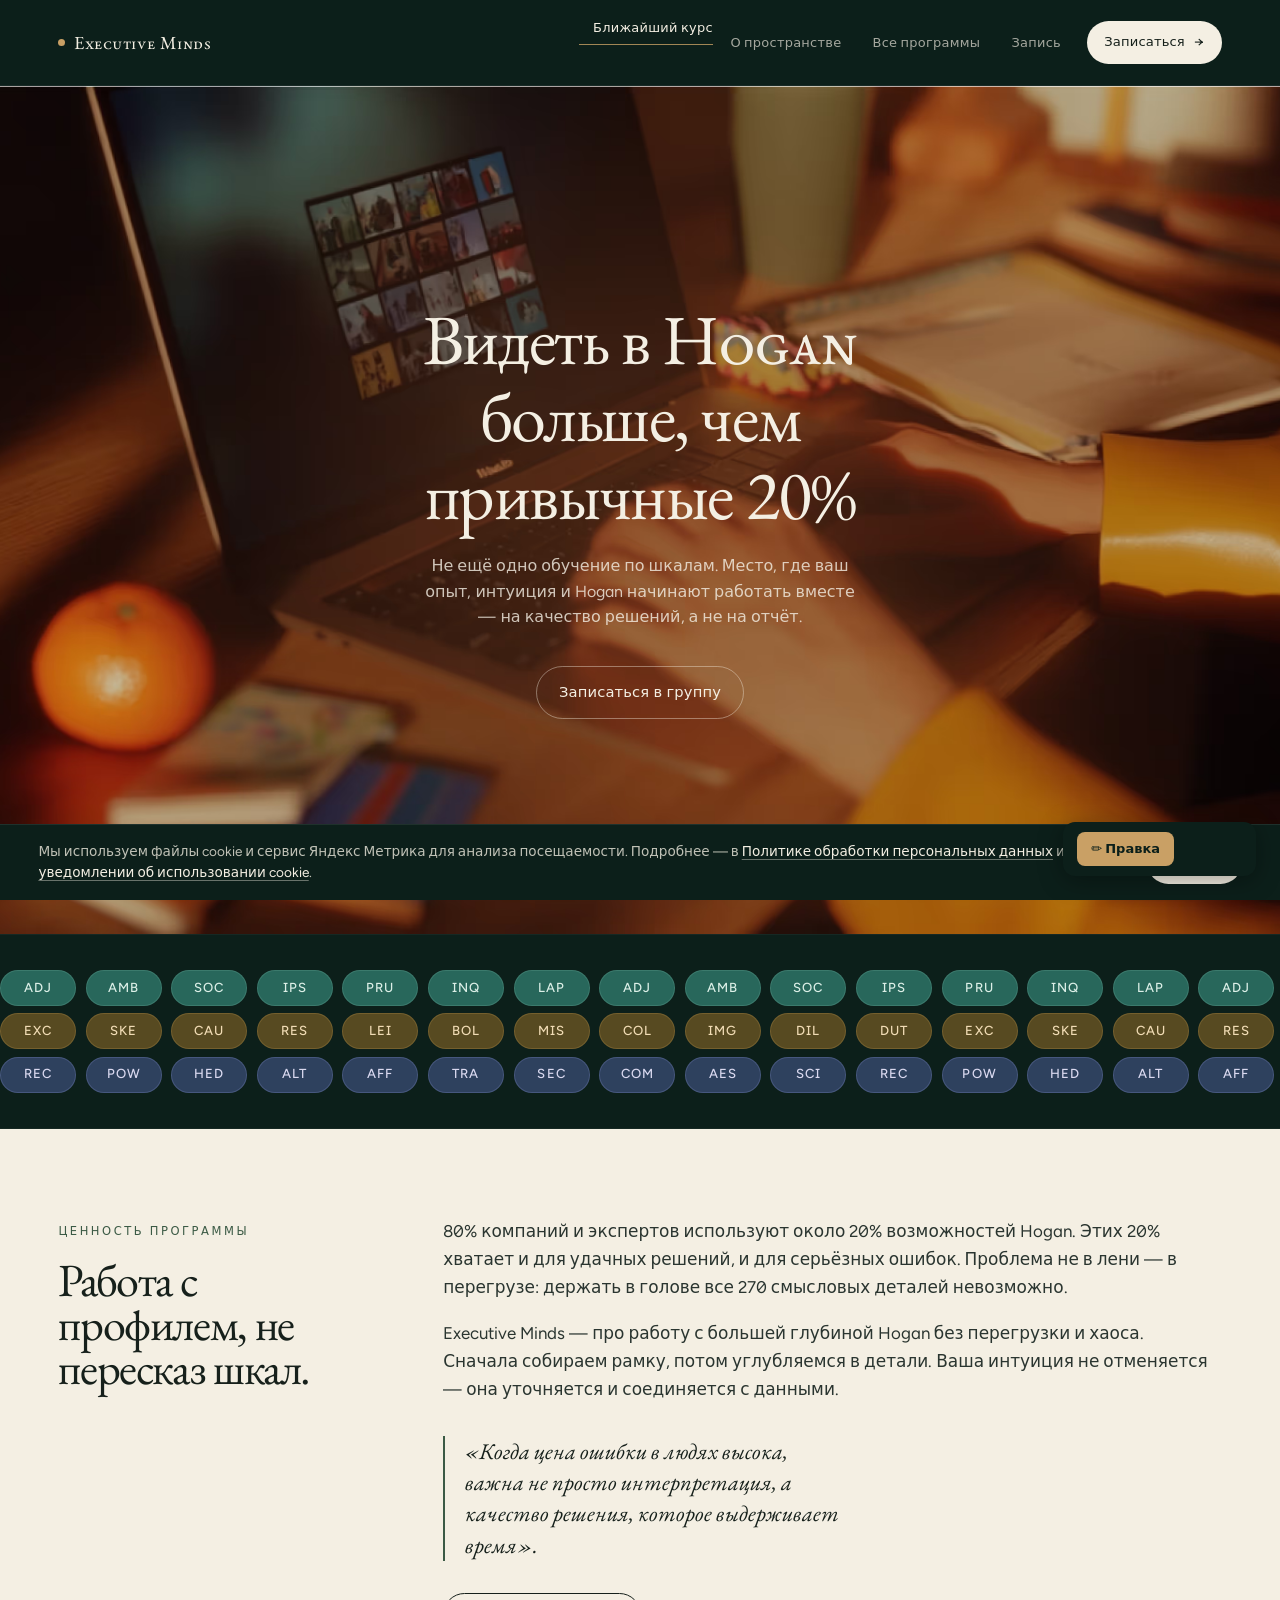
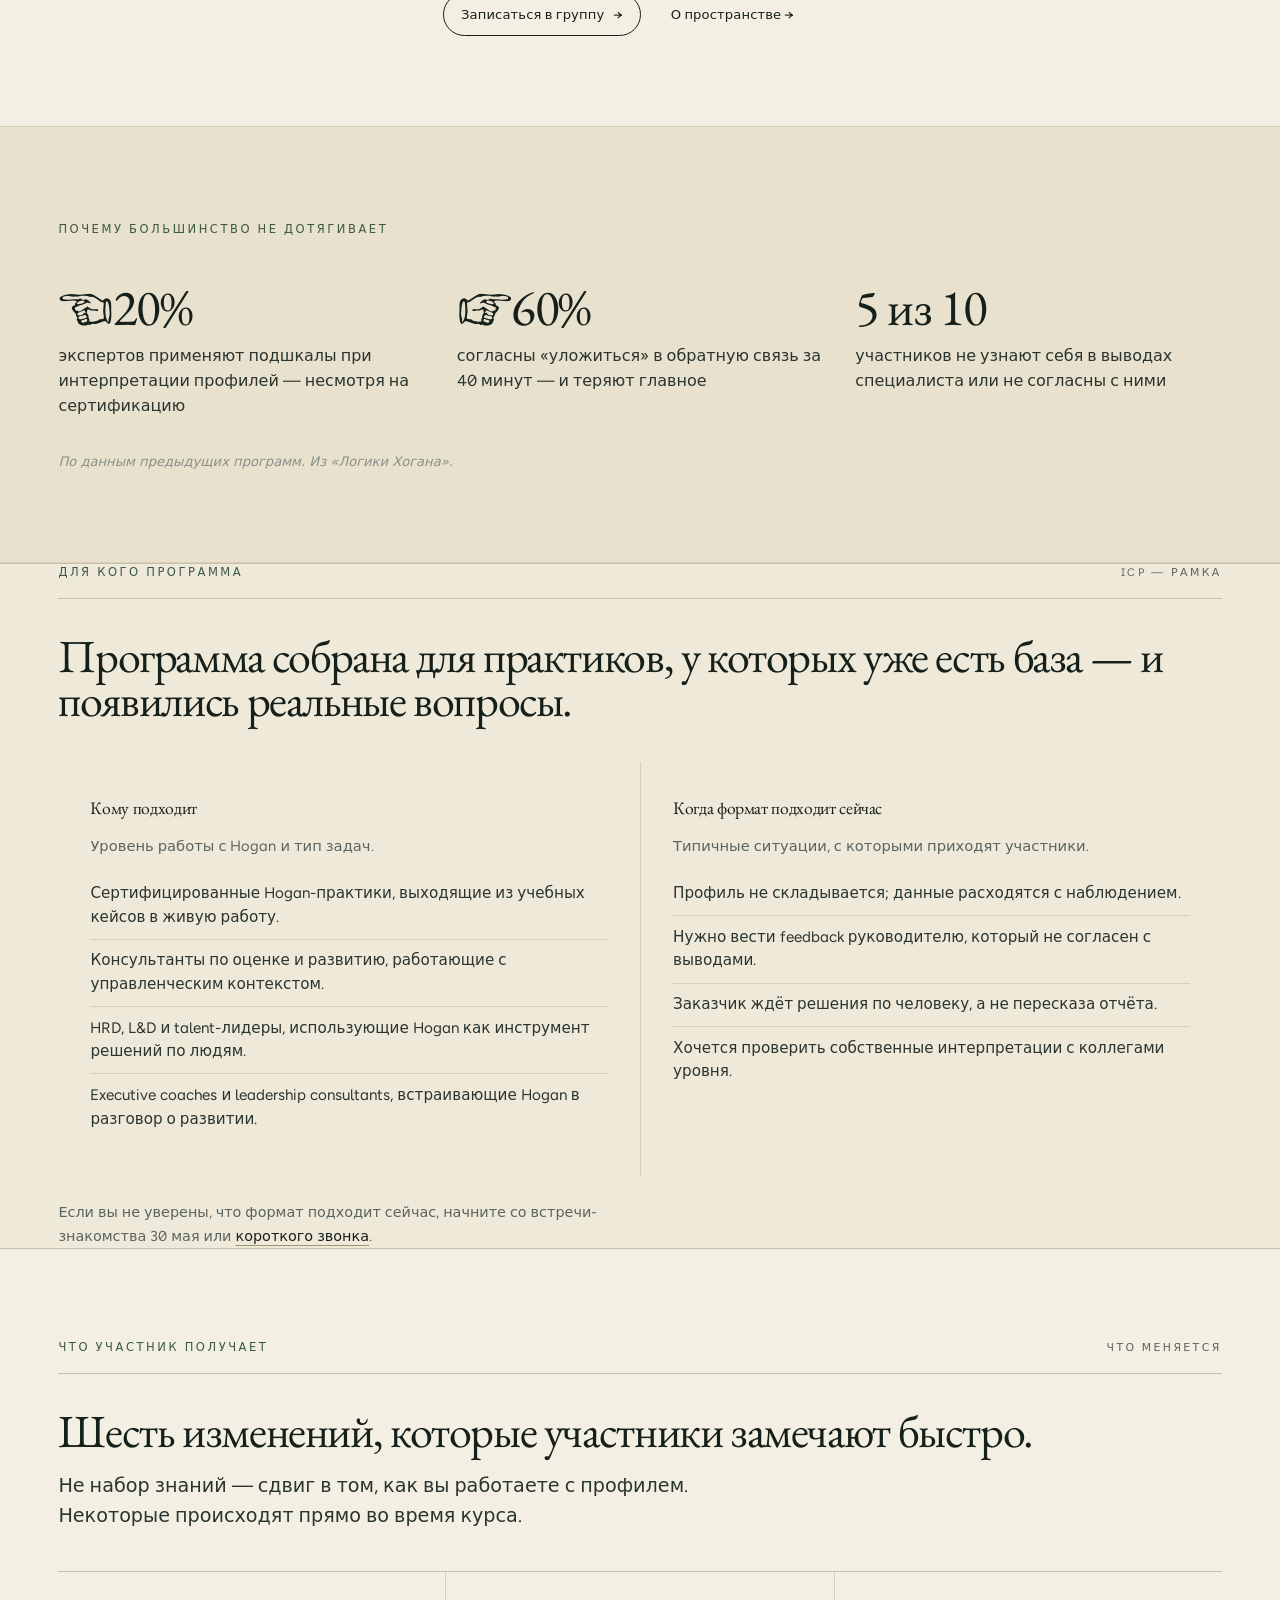
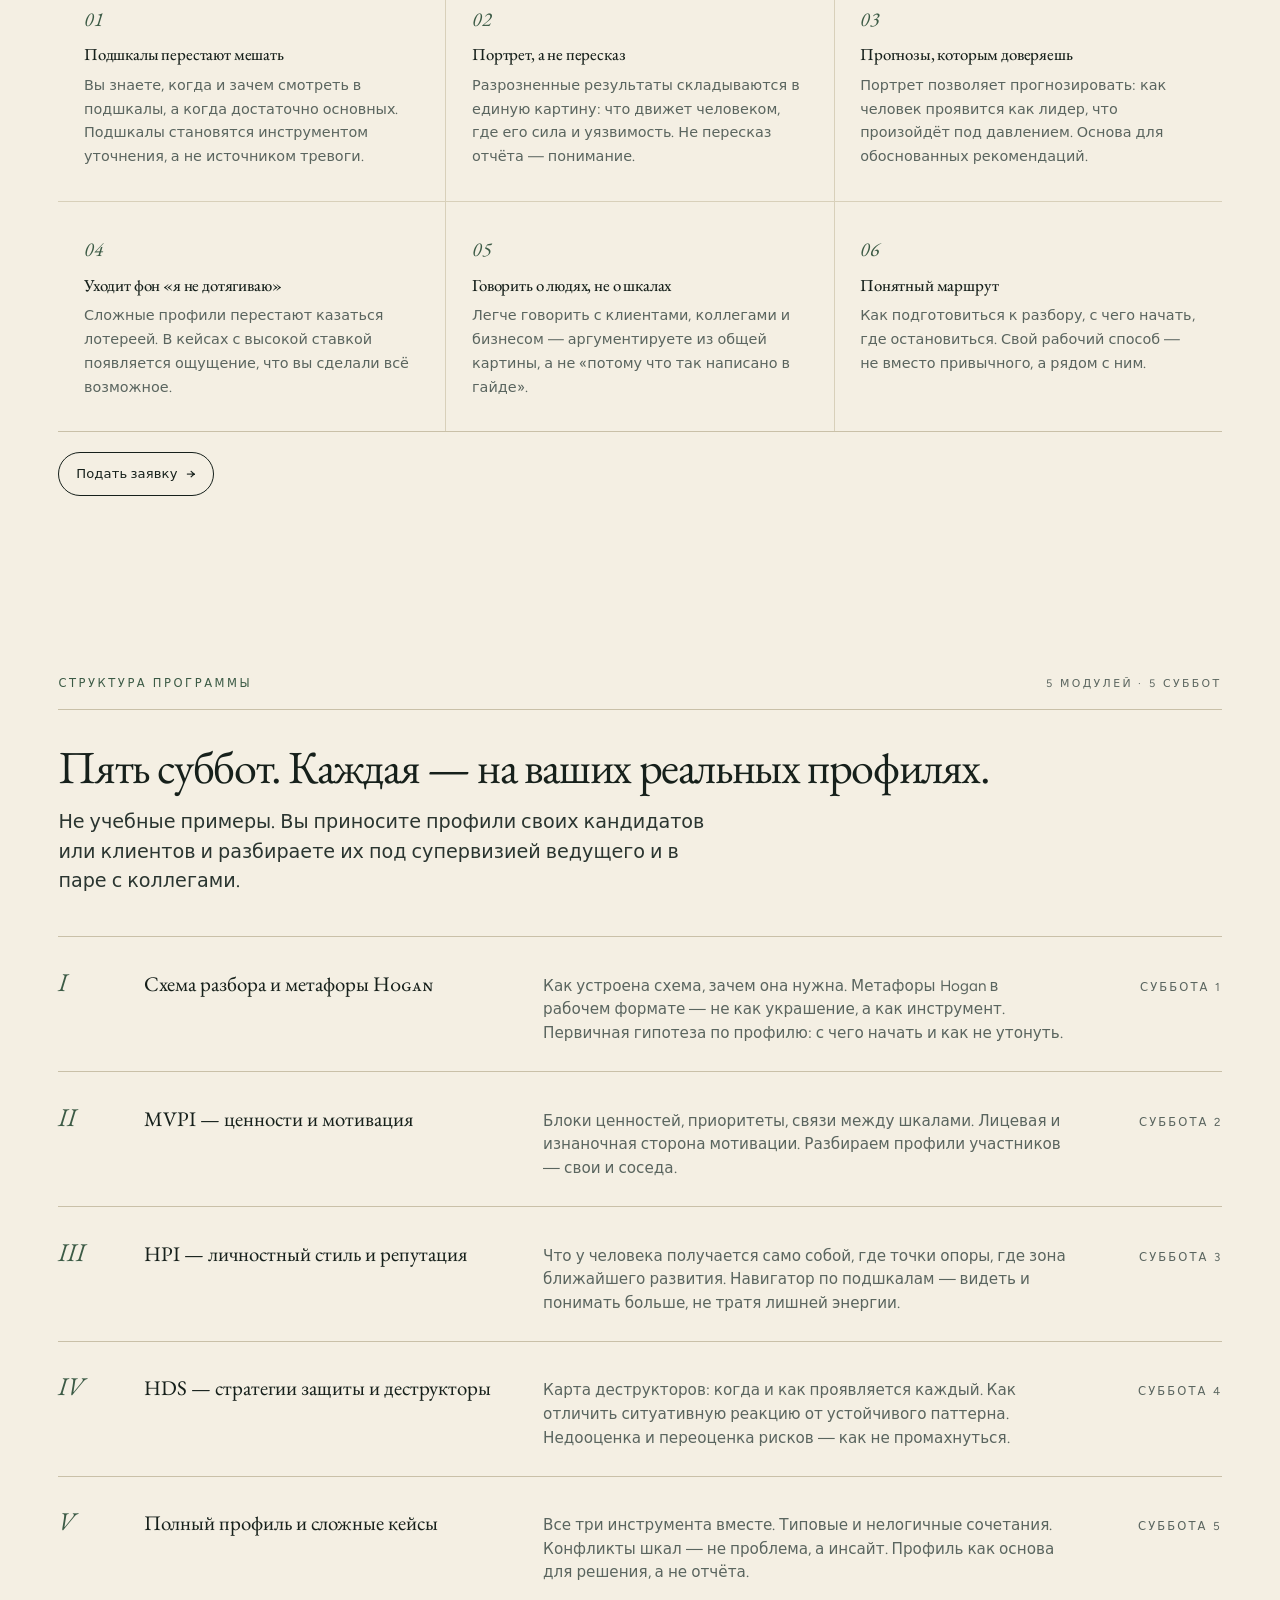
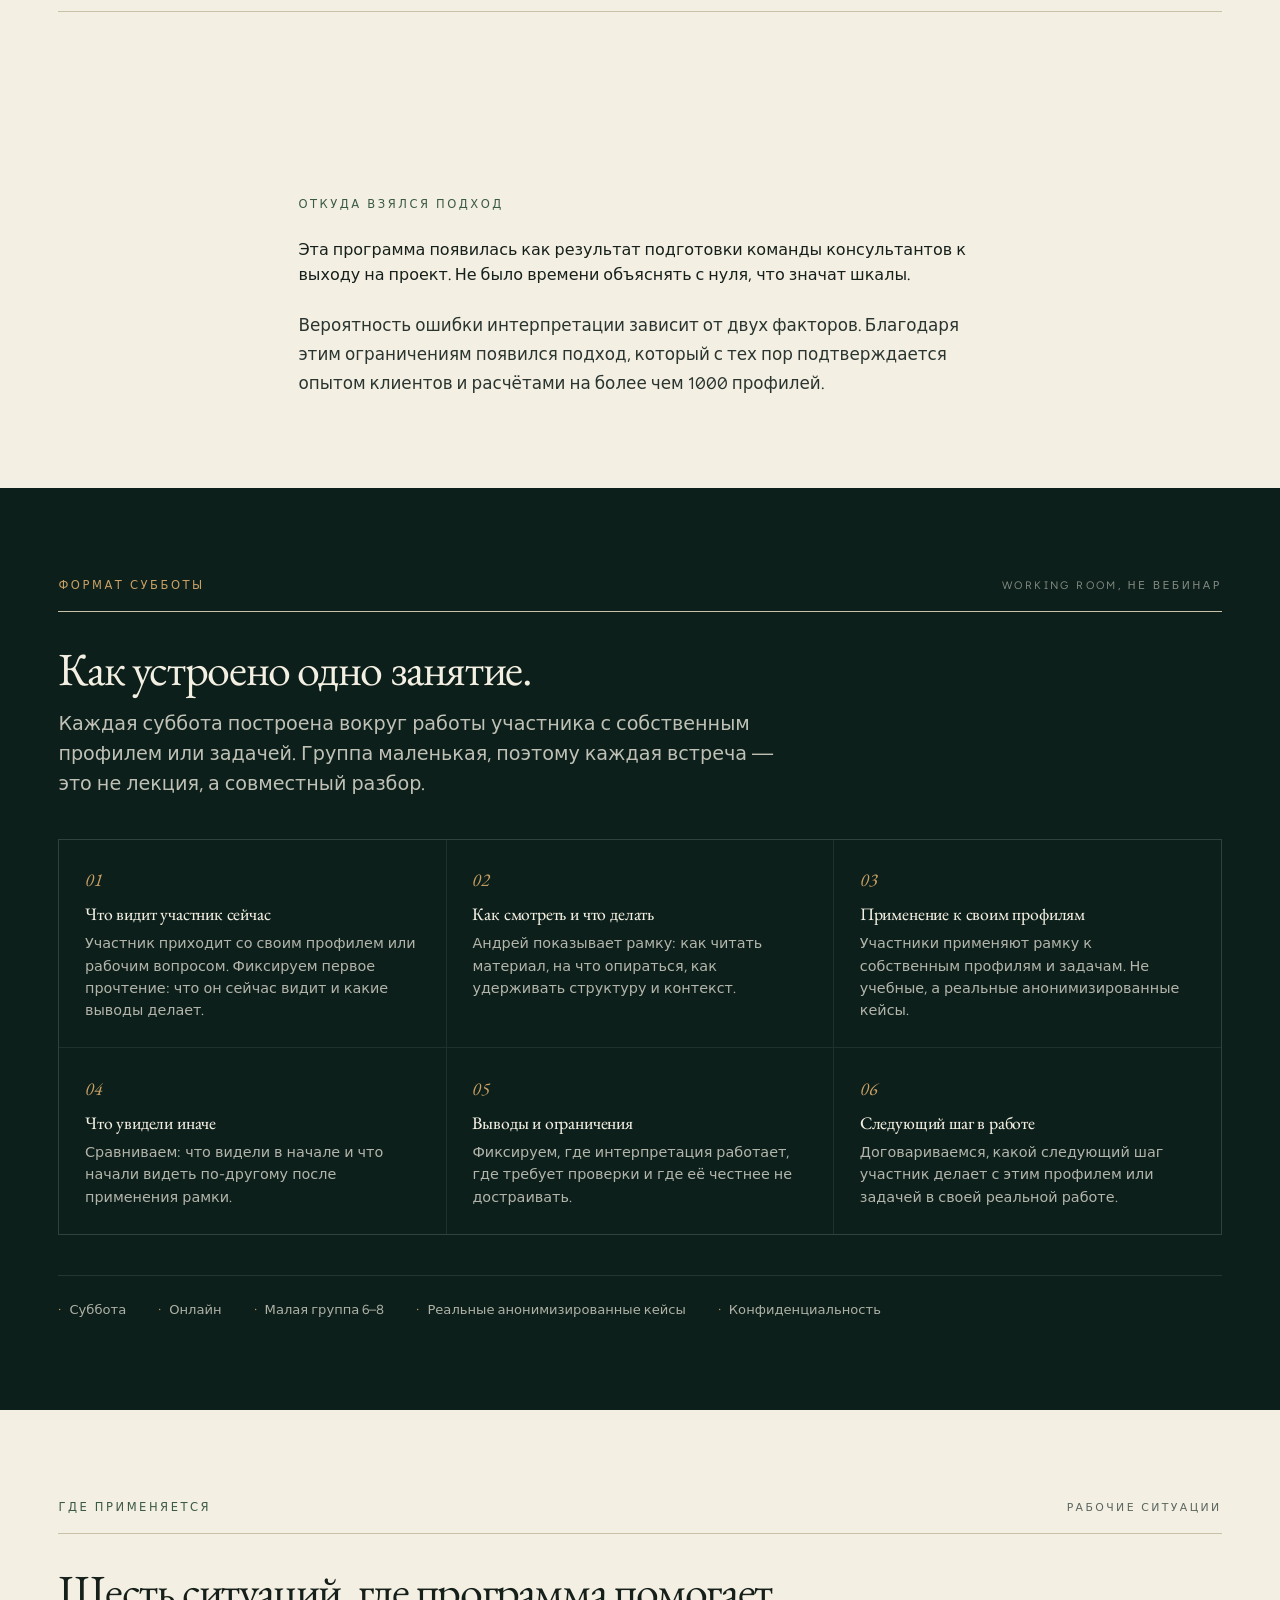
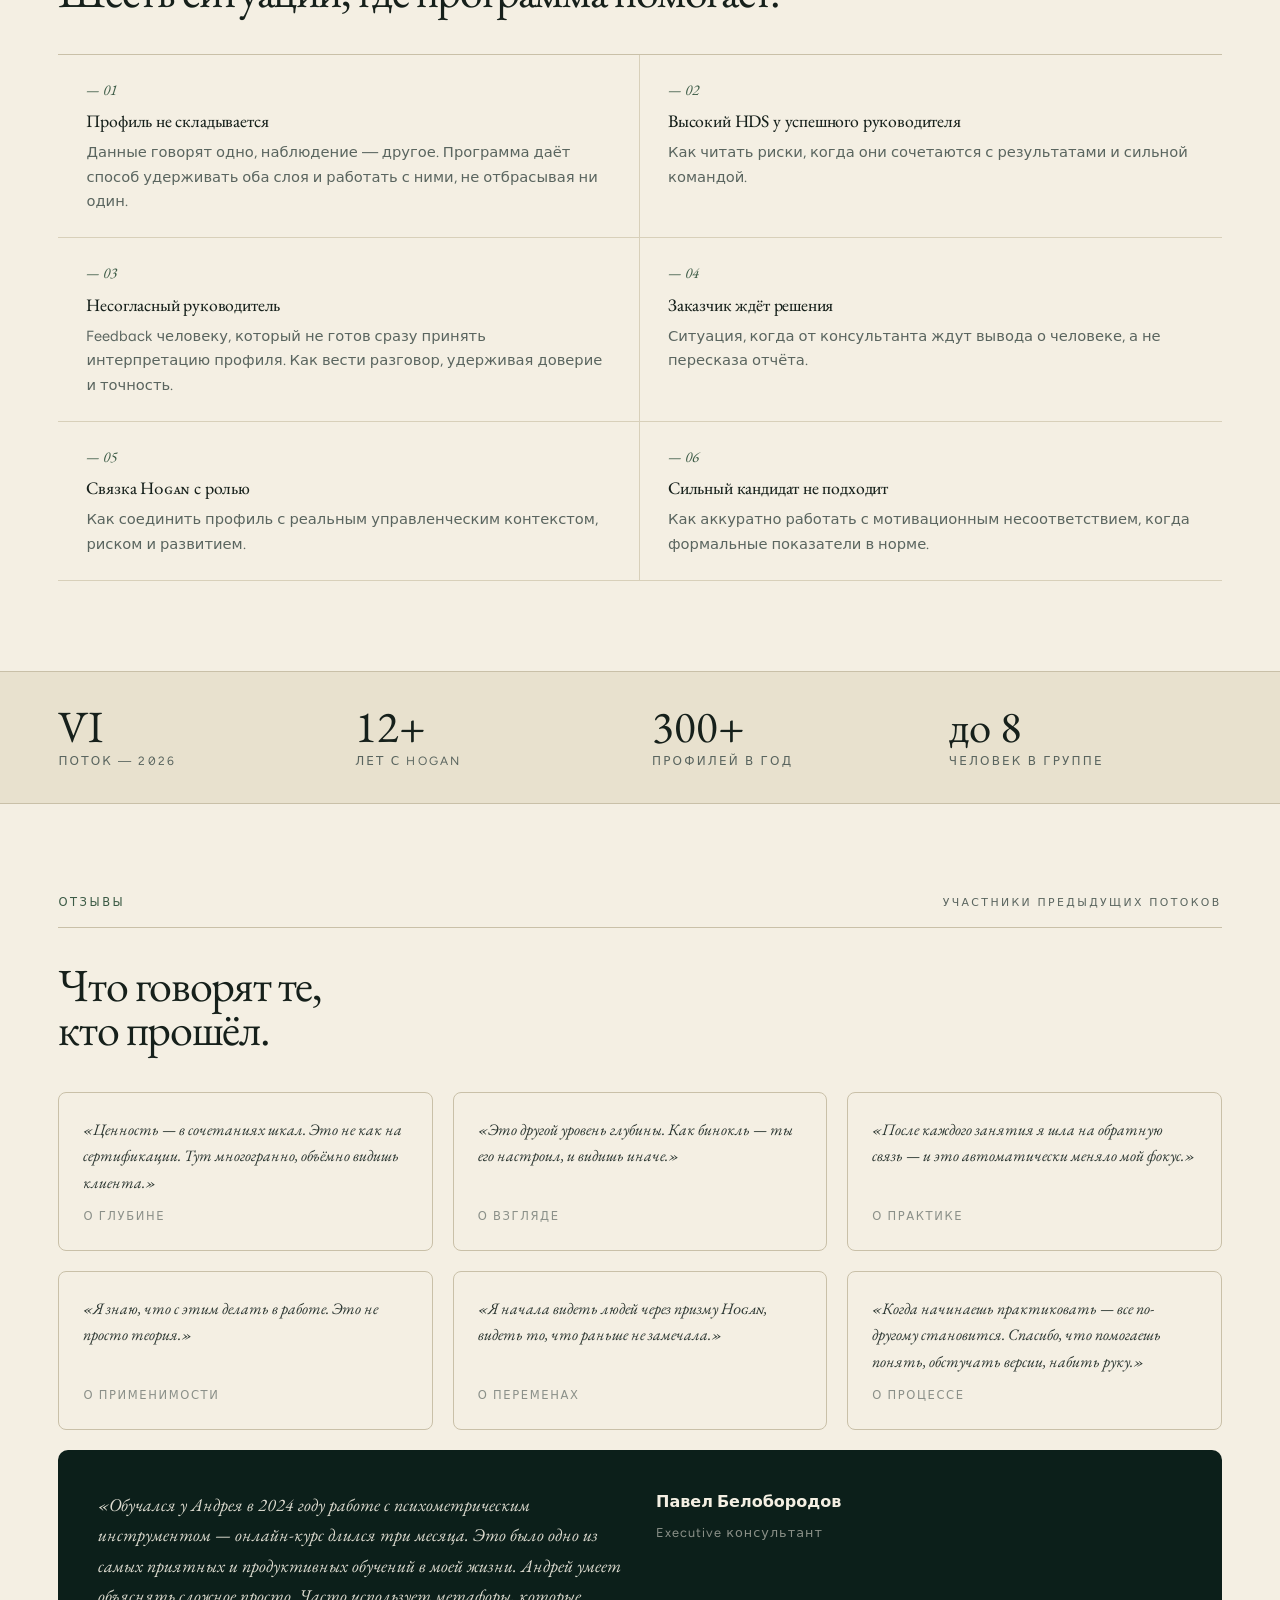
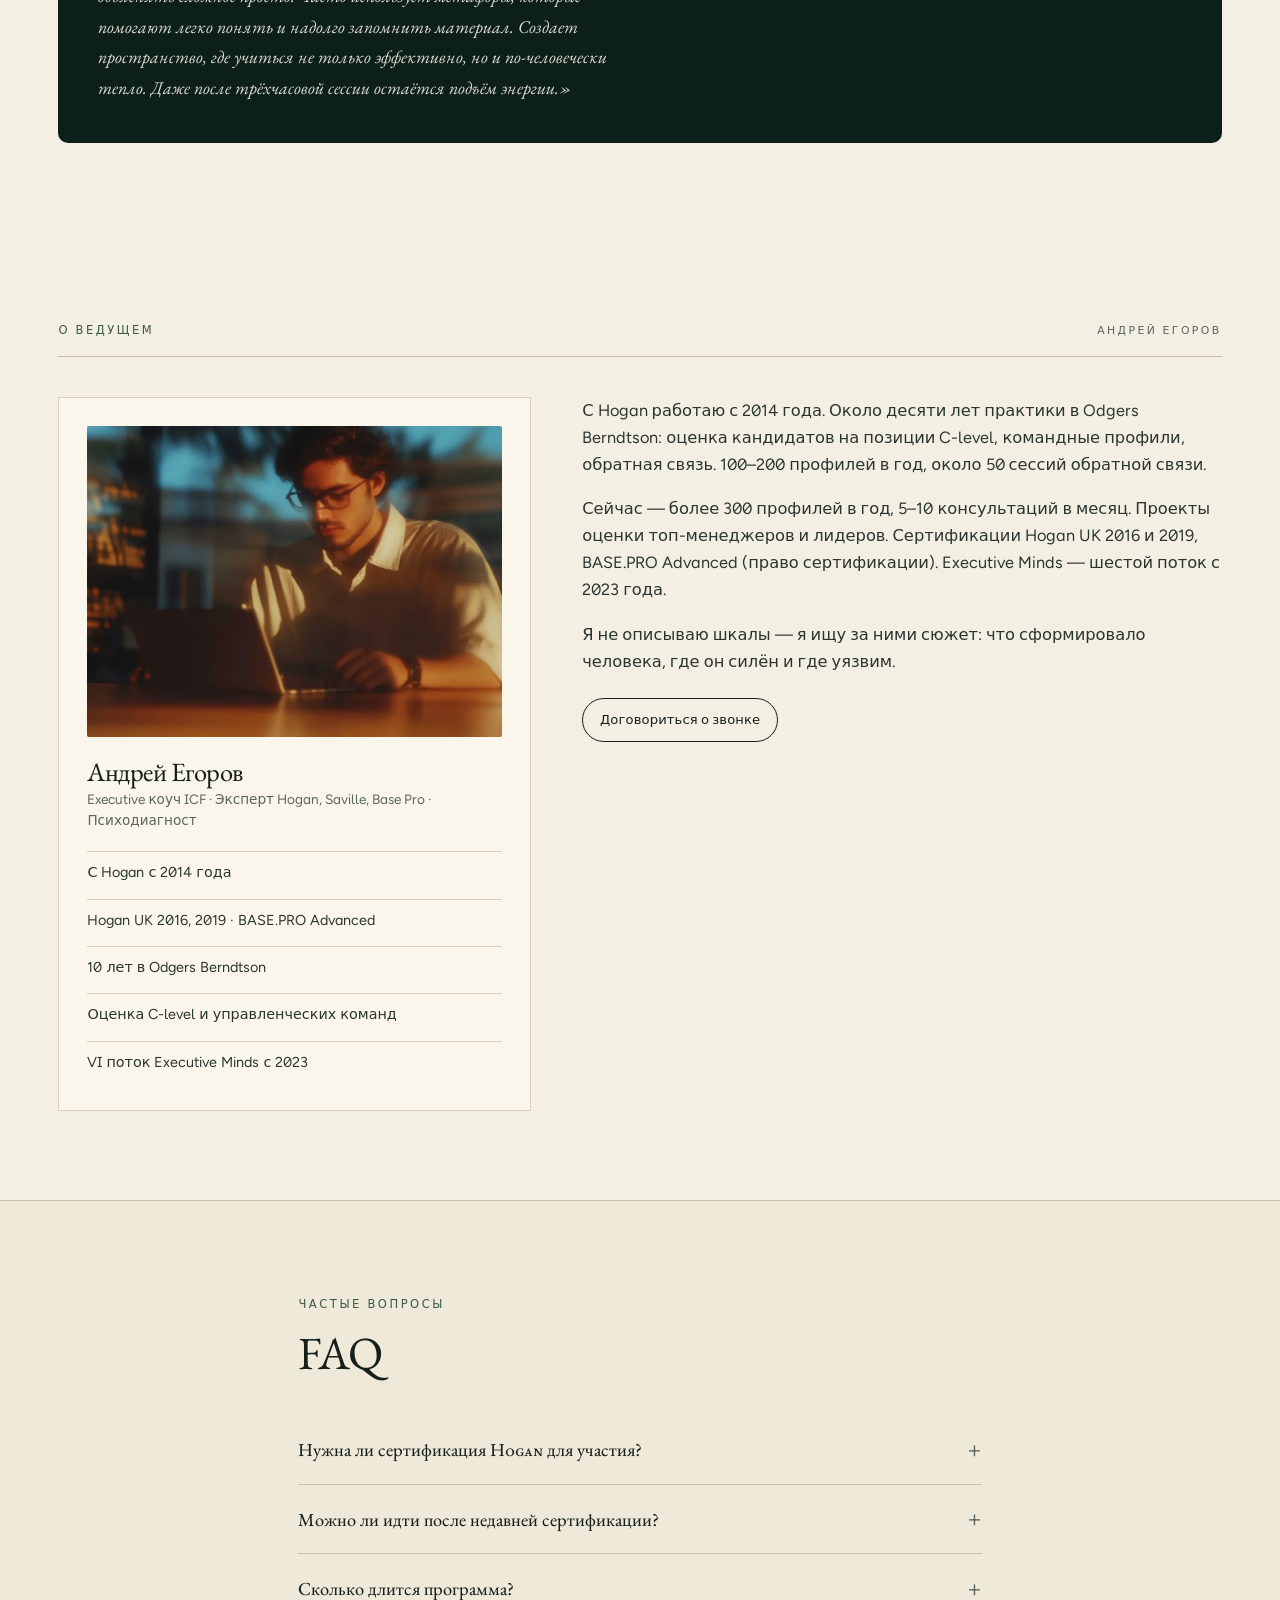
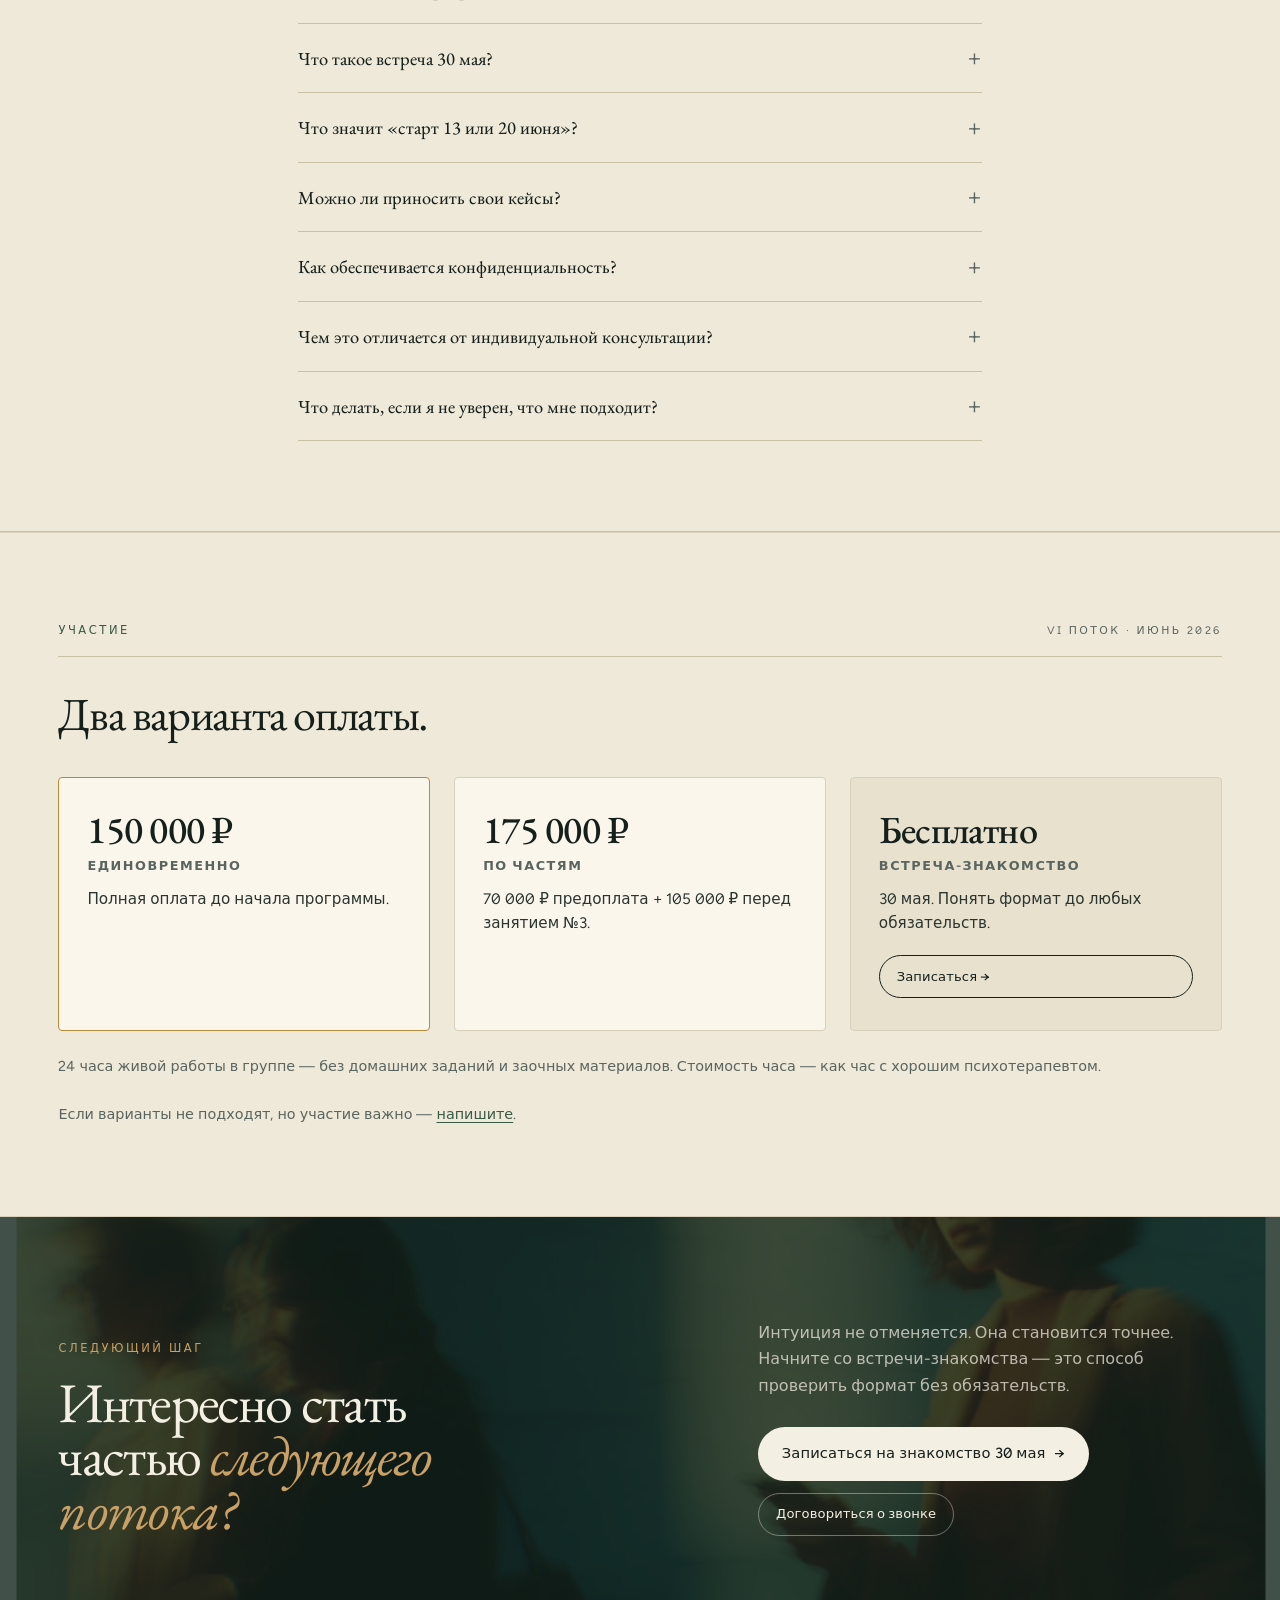
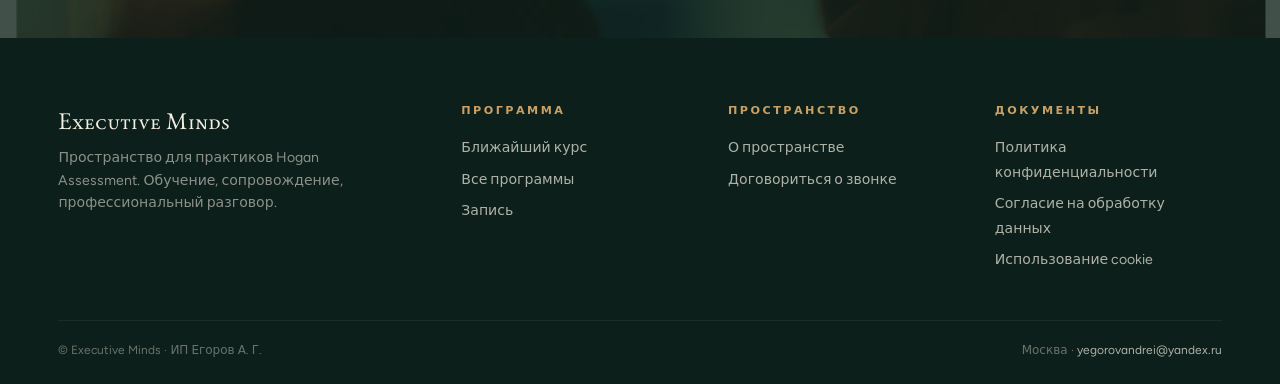
==== commit 70321297: "feat: add testimonials section — 6 quotes + Павел Белобородов featured card" ====
--- a/index.html
+++ b/index.html
@@ -32,12 +32,11 @@
   .hero-v2-h1 {
     font-family: var(--serif); font-size: clamp(2.8rem, 5.5vw, 5rem);
     font-weight: 400; line-height: 1.1; letter-spacing: -0.02em; color: var(--cream);
-    text-shadow: 0 2px 30px rgba(0,0,0,0.4); margin-bottom: 1.25rem;
+    margin-bottom: 1.25rem;
   }
   .hero-v2-sub {
     font-size: 1rem; line-height: 1.6; color: rgba(244,239,227,0.80);
     max-width: 44ch; margin-bottom: 2.25rem;
-    text-shadow: 0 1px 12px rgba(0,0,0,0.3);
   }
   .hero-v2-cta-row { display: flex; justify-content: center; }
   .btn--muted {
@@ -57,6 +56,26 @@
   .pending-note { display: inline-flex; align-items: center; gap: 0.6rem; font-size: 0.78rem; letter-spacing: 0.14em; text-transform: uppercase; color: var(--ink-mute); border: 1px dashed var(--line-strong); padding: 0.5rem 0.85rem; margin-top: 1rem; }
   .pending-note::before { content: ''; width: 6px; height: 6px; border-radius: 50%; background: var(--amber); }
   @media (max-width: 800px) { .value-grid { grid-template-columns: 1fr; } }
+
+  /* PRICE */
+  .price-grid { display: grid; grid-template-columns: repeat(3, 1fr); gap: 1.5rem; margin-top: 2.5rem; }
+  .price-card { background: var(--paper); border: 1px solid var(--line-soft); border-radius: 4px; padding: 2rem 1.75rem; display: flex; flex-direction: column; }
+  .price-card--main { border-color: var(--amber); }
+  .price-card--free { background: var(--cream-deep); }
+  .price-tag { font-family: var(--serif); font-size: clamp(1.8rem, 3vw, 2.4rem); font-weight: 500; color: var(--ink); letter-spacing: -0.02em; line-height: 1; margin-bottom: 0.5rem; }
+  .price-label { font-size: 0.8rem; font-weight: 600; letter-spacing: 0.12em; text-transform: uppercase; color: var(--ink-mute); margin-bottom: 0.75rem; font-family: var(--sans); }
+  .price-note { font-size: 0.95rem; line-height: 1.55; color: var(--ink-soft); }
+  .price-footnote { margin-top: 1.5rem; font-size: 0.9rem; color: var(--ink-mute); }
+  .price-footnote a { color: var(--moss); text-decoration: underline; text-underline-offset: 3px; }
+  @media (max-width: 700px) { .price-grid { grid-template-columns: 1fr; } }
+
+  /* STATS TRIO */
+  .stats-trio { display: grid; grid-template-columns: repeat(3, 1fr); gap: 2rem; }
+  .stat-card { display: flex; flex-direction: column; gap: 0.75rem; }
+  .stat-n { font-family: var(--serif); font-size: clamp(2.4rem, 4vw, 3.4rem); font-weight: 400; color: var(--ink); letter-spacing: -0.03em; line-height: 1; }
+  .stat-label { font-size: 1rem; line-height: 1.55; color: var(--ink-soft); }
+  .stat-source { margin-top: 2rem; font-size: 0.82rem; color: var(--ink-faint); font-style: italic; }
+  @media (max-width: 700px) { .stats-trio { grid-template-columns: 1fr; gap: 1.5rem; } }
 
   /* ICP */
   .icp { background: var(--cream-soft); border-block: 1px solid var(--line); }
@@ -158,11 +177,20 @@
 
   /* Final CTA dark */
   .final-cta {
+    position: relative;
     background: var(--forest);
     color: var(--cream);
     padding: clamp(4rem, 8vw, 7rem) 0;
+    overflow: hidden;
+  }
+  .final-cta-bg {
+    position: absolute; inset: 0; z-index: 0;
+    background-image: url('assets/img/final-bg.png');
+    background-size: cover; background-position: center;
+    opacity: 0.22;
   }
   .final-cta-grid {
+    position: relative; z-index: 1;
     max-width: var(--maxw); margin: 0 auto; padding: 0 var(--pad);
     display: grid; grid-template-columns: 1.4fr 1fr; gap: clamp(2rem, 4vw, 4rem); align-items: end;
   }
@@ -179,6 +207,19 @@
   .trust-grid .t .num { font-family: var(--serif); font-size: clamp(2rem, 3.5vw, 2.8rem); font-weight: 400; color: var(--ink); line-height: 1; }
   .trust-grid .t .lab { font-size: 0.75rem; letter-spacing: 0.18em; text-transform: uppercase; color: var(--ink-mute); }
   @media (max-width: 700px) { .trust-grid { grid-template-columns: 1fr 1fr; } }
+
+  /* Testimonials */
+  .quotes-grid { display: grid; grid-template-columns: repeat(3, 1fr); gap: 1.25rem; margin-top: 2.5rem; }
+  .quote-card { background: var(--cream); border: 1px solid var(--line); border-radius: 8px; padding: 1.5rem; display: flex; flex-direction: column; gap: 0.75rem; }
+  .quote-card p { font-family: var(--serif); font-size: clamp(1rem, 1.2vw, 1.15rem); line-height: 1.65; color: var(--ink-soft); font-style: italic; flex: 1; }
+  .quote-card .quote-tag { font-family: var(--sans); font-size: 0.72rem; letter-spacing: 0.14em; text-transform: uppercase; color: var(--ink-faint); }
+  .quote-featured { grid-column: 1 / -1; background: var(--forest); border-color: transparent; padding: 2.5rem; display: grid; grid-template-columns: 1fr 1fr; gap: 2rem; align-items: start; border-radius: 10px; }
+  .quote-featured blockquote { font-family: var(--serif); font-size: clamp(1.05rem, 1.4vw, 1.25rem); line-height: 1.7; color: rgba(244,239,227,0.9); font-style: italic; margin: 0; }
+  .quote-featured .qf-meta { display: flex; flex-direction: column; gap: 0.5rem; }
+  .quote-featured .qf-name { font-family: var(--sans); font-weight: 600; color: var(--cream); font-size: 1rem; }
+  .quote-featured .qf-role { font-family: var(--sans); font-size: 0.8rem; color: rgba(244,239,227,0.55); letter-spacing: 0.08em; }
+  @media (max-width: 800px) { .quotes-grid { grid-template-columns: 1fr; } .quote-featured { grid-template-columns: 1fr; } }
+  @media (max-width: 700px) { .quotes-grid { grid-template-columns: 1fr; } }
 </style>
 </head>
 <body>
@@ -202,8 +243,8 @@
 <section class="hero-v2" aria-labelledby="hero-title">
   <img src="assets/img/фон руки комп апельсин.avif" alt="" class="hero-v2-img" loading="eager" fetchpriority="high">
   <div class="hero-v2-body">
-    <h1 id="hero-title" class="hero-v2-h1">Инструменты<br>глубинного анализа<br>Hogan</h1>
-    <p class="hero-v2-sub">Практический курс для специалистов, которые уже работают с Hogan и хотят выйти за пределы шкал.</p>
+    <h1 id="hero-title" class="hero-v2-h1">Видеть в Hogan<br>больше, чем<br>привычные 20%</h1>
+    <p class="hero-v2-sub">Не ещё одно обучение по шкалам. Место, где ваш опыт, интуиция и Hogan начинают работать вместе — на качество решений, а не на отчёт.</p>
     <div class="hero-v2-cta-row">
       <a href="signup.html?context=group" class="btn btn--outline-light">Записаться в группу</a>
     </div>
@@ -240,19 +281,46 @@
       </div>
       <div class="value-body">
         <p>
-          Программа собирает практику интерпретации в одну рамку. Не как набор отдельных
-          приёмов, а как способ работать с профилем целиком: видеть структуру, удерживать
-          контекст роли и аккуратно соединять данные с тем, что специалист уже видит в человеке.
+          80% компаний и экспертов используют около 20% возможностей Hogan. Этих 20% хватает
+          и для удачных решений, и для серьёзных ошибок. Проблема не в лени — в перегрузе:
+          держать в голове все 270 смысловых деталей невозможно.
         </p>
         <p>
-          Содержательные тезисы программы — формулировки ценности, обещания и точные акценты — Андрей
-          сформулирует отдельно. Здесь мы фиксируем каркас: о чём этот блок и какую работу
-          он делает на странице.
+          Executive Minds — про работу с большей глубиной Hogan без перегрузки и хаоса.
+          Сначала собираем рамку, потом углубляемся в детали. Ваша интуиция не отменяется —
+          она уточняется и соединяется с данными.
         </p>
-        <div class="pull">«Сначала фиксируем, что видно. Потом — как смотреть. Потом — что меняется в чтении».</div>
-        <span class="pending-note">Точные формулировки — от ведущего</span>
-      </div>
-    </div>
+        <div class="pull">«Когда цена ошибки в людях высока, важна не просто интерпретация, а качество решения, которое выдерживает время».</div>
+        <div style="display:flex;gap:0.75rem;flex-wrap:wrap;margin-top:1.5rem;">
+          <a href="signup.html?context=group" class="btn btn--outline btn--sm">Записаться в группу <span class="arr">→</span></a>
+          <a href="space.html" class="btn btn--ghost btn--sm">О пространстве →</a>
+        </div>
+      </div>
+    </div>
+  </div>
+</section>
+
+<!-- =================== PROBLEM STATS =================== -->
+<section class="section" style="background:var(--cream-deep);border-block:1px solid var(--line-soft);">
+  <div class="wrap">
+    <div class="kicker-row" style="margin-bottom:2.5rem;">
+      <span class="eyebrow">Почему большинство не дотягивает</span>
+    </div>
+    <div class="stats-trio">
+      <div class="stat-card">
+        <div class="stat-n">&lt;20%</div>
+        <p class="stat-label">экспертов применяют подшкалы при интерпретации профилей — несмотря на сертификацию</p>
+      </div>
+      <div class="stat-card">
+        <div class="stat-n">&gt;60%</div>
+        <p class="stat-label">согласны «уложиться» в обратную связь за 40 минут — и теряют главное</p>
+      </div>
+      <div class="stat-card">
+        <div class="stat-n">5 из 10</div>
+        <p class="stat-label">участников не узнают себя в выводах специалиста или не согласны с ними</p>
+      </div>
+    </div>
+    <p class="stat-source">По данным предыдущих программ. Из «Логики Хогана».</p>
   </div>
 </section>
 
@@ -301,43 +369,21 @@
     <div class="section-header">
       <div class="kicker-row">
         <span class="eyebrow">Что участник получает</span>
-        <span class="side-label">Результаты · черновой каркас</span>
-      </div>
-      <h2>Шесть результатов, на которых держится программа.</h2>
-      <p class="lead">Точные формулировки результатов Андрей даст отдельно. Ниже — структура блока, по которой потом будут разложены конкретные результаты участника, клиента и заказчика.</p>
+        <span class="side-label">Что меняется</span>
+      </div>
+      <h2>Шесть изменений, которые участники замечают быстро.</h2>
+      <p class="lead">Не набор знаний — сдвиг в том, как вы работаете с профилем. Некоторые происходят прямо во время курса.</p>
     </div>
     <div class="results-grid" role="list">
-      <div class="r" role="listitem"><span class="num">01</span><h4>Рамка чтения профиля</h4><p>Главный результат программы. Точная формулировка — от ведущего.</p></div>
-      <div class="r" role="listitem"><span class="num">02</span><h4>Связь шкал и контекста</h4><p>Как роль, уровень и задача меняют смысл данных. Уточнение от ведущего.</p></div>
-      <div class="r" role="listitem"><span class="num">03</span><h4>Работа с противоречиями</h4><p>Что делать, когда профиль расходится с впечатлением. Текст уточняется.</p></div>
-      <div class="r" role="listitem"><span class="num">04</span><h4>Feedback-практика</h4><p>Точность и устойчивость в разговоре с руководителем. Формулировка уточняется.</p></div>
-      <div class="r" role="listitem"><span class="num">05</span><h4>Язык разговора с заказчиком</h4><p>Как выходить на уровень решения, а не пересказа. Текст от ведущего.</p></div>
-      <div class="r" role="listitem"><span class="num">06</span><h4>Своя профессиональная рамка</h4><p>Своя интерпретационная позиция — уточнение от ведущего.</p></div>
+      <div class="r" role="listitem"><span class="num">01</span><h4>Подшкалы перестают мешать</h4><p>Вы знаете, когда и зачем смотреть в подшкалы, а когда достаточно основных. Подшкалы становятся инструментом уточнения, а не источником тревоги.</p></div>
+      <div class="r" role="listitem"><span class="num">02</span><h4>Портрет, а не пересказ</h4><p>Разрозненные результаты складываются в единую картину: что движет человеком, где его сила и уязвимость. Не пересказ отчёта — понимание.</p></div>
+      <div class="r" role="listitem"><span class="num">03</span><h4>Прогнозы, которым доверяешь</h4><p>Портрет позволяет прогнозировать: как человек проявится как лидер, что произойдёт под давлением. Основа для обоснованных рекомендаций.</p></div>
+      <div class="r" role="listitem"><span class="num">04</span><h4>Уходит фон «я не дотягиваю»</h4><p>Сложные профили перестают казаться лотереей. В кейсах с высокой ставкой появляется ощущение, что вы сделали всё возможное.</p></div>
+      <div class="r" role="listitem"><span class="num">05</span><h4>Говорить о людях, не о шкалах</h4><p>Легче говорить с клиентами, коллегами и бизнесом — аргументируете из общей картины, а не «потому что так написано в гайде».</p></div>
+      <div class="r" role="listitem"><span class="num">06</span><h4>Понятный маршрут</h4><p>Как подготовиться к разбору, с чего начать, где остановиться. Свой рабочий способ — не вместо привычного, а рядом с ним.</p></div>
     </div>
     <div style="display:flex;justify-content:space-between;align-items:center;margin-top:1.25rem;gap:1rem;flex-wrap:wrap;">
-      <span class="pending-note">Финальные формулировки — от ведущего</span>
       <a href="signup.html" class="btn btn--outline btn--sm">Подать заявку <span class="arr">→</span></a>
-    </div>
-  </div>
-</section>
-
-<!-- =================== STRIP — "Отчёт за полчаса" =================== -->
-<section class="section">
-  <div class="wrap">
-    <div class="strip">
-      <div class="strip-bg" style="background-image:url('assets/img/people-wall.avif');"></div>
-      <div class="strip-inner">
-        <div class="strip-eyebrow">Прикладной приём</div>
-        <h3 class="strip-title">Отчёт за полчаса.</h3>
-        <p class="strip-text">
-          Программа учит быстро собирать главное: что в профиле является рамкой, где риск,
-          где сила, что важно проверить в разговоре и какой вывод выдержит встречу с
-          заказчиком. Точная формулировка плашки — от ведущего, фиксируем место.
-        </p>
-        <div class="strip-cta">
-          <a href="signup.html?context=znakomstvo-30-05" class="btn btn--cream btn--sm">Записаться на знакомство <span class="arr">→</span></a>
-        </div>
-      </div>
     </div>
   </div>
 </section>
@@ -350,42 +396,50 @@
         <span class="eyebrow">Структура программы</span>
         <span class="side-label">5 модулей · 5 суббот</span>
       </div>
-      <h2>Структура программы зарезервирована под итоговую разбивку модулей.</h2>
-      <p class="lead">Содержание каждого модуля Андрей подтвердит отдельно. Ниже — каркас, в который лягут итоговые названия и описания.</p>
+      <h2>Пять суббот. Каждая — на ваших реальных профилях.</h2>
+      <p class="lead">Не учебные примеры. Вы приносите профили своих кандидатов или клиентов и разбираете их под супервизией ведущего и в паре с коллегами.</p>
     </div>
     <div class="modules-list">
       <article class="module">
         <span class="m-num">I</span>
-        <div class="m-title">Рамка профиля</div>
-        <p class="m-desc">Что является каркасом интерпретации. Как быстро собрать первичную гипотезу. Точное содержание — от ведущего.</p>
+        <div class="m-title">Схема разбора и метафоры Hogan</div>
+        <p class="m-desc">Как устроена схема, зачем она нужна. Метафоры Hogan в рабочем формате — не как украшение, а как инструмент. Первичная гипотеза по профилю: с чего начать и как не утонуть.</p>
         <span class="m-tag">Суббота 1</span>
       </article>
       <article class="module">
         <span class="m-num">II</span>
-        <div class="m-title">HPI · HDS · MVPI в связке</div>
-        <p class="m-desc">Взаимодействие сильных сторон, рисков и мотиваторов. Содержание уточняется ведущим.</p>
+        <div class="m-title">MVPI — ценности и мотивация</div>
+        <p class="m-desc">Блоки ценностей, приоритеты, связи между шкалами. Лицевая и изнаночная сторона мотивации. Разбираем профили участников — свои и соседа.</p>
         <span class="m-tag">Суббота 2</span>
       </article>
       <article class="module">
         <span class="m-num">III</span>
-        <div class="m-title">Профиль и контекст роли</div>
-        <p class="m-desc">Как роль, уровень и культура меняют чтение профиля. Формулировка уточняется.</p>
+        <div class="m-title">HPI — личностный стиль и репутация</div>
+        <p class="m-desc">Что у человека получается само собой, где точки опоры, где зона ближайшего развития. Навигатор по подшкалам — видеть и понимать больше, не тратя лишней энергии.</p>
         <span class="m-tag">Суббота 3</span>
       </article>
       <article class="module">
         <span class="m-num">IV</span>
-        <div class="m-title">Feedback-практика</div>
-        <p class="m-desc">Как вести обратную связь, когда вывод не очевиден или встречает сопротивление.</p>
+        <div class="m-title">HDS — стратегии защиты и деструкторы</div>
+        <p class="m-desc">Карта деструкторов: когда и как проявляется каждый. Как отличить ситуативную реакцию от устойчивого паттерна. Недооценка и переоценка рисков — как не промахнуться.</p>
         <span class="m-tag">Суббота 4</span>
       </article>
       <article class="module">
         <span class="m-num">V</span>
-        <div class="m-title">Сложные кейсы и решения</div>
-        <p class="m-desc">Разбор анонимизированных кейсов участников. Профили, влияющие на решения по человеку.</p>
+        <div class="m-title">Полный профиль и сложные кейсы</div>
+        <p class="m-desc">Все три инструмента вместе. Типовые и нелогичные сочетания. Конфликты шкал — не проблема, а инсайт. Профиль как основа для решения, а не отчёта.</p>
         <span class="m-tag">Суббота 5</span>
       </article>
     </div>
-    <span class="pending-note" style="margin-top:1.25rem;">Финальные названия и описания модулей — от ведущего</span>
+  </div>
+</section>
+
+<!-- =================== ORIGIN STORY =================== -->
+<section class="section">
+  <div class="wrap-narrow">
+    <p class="eyebrow" style="margin-bottom:1.5rem;">Откуда взялся подход</p>
+    <blockquote class="pull">Эта программа появилась как результат подготовки команды консультантов к выходу на проект. Не было времени объяснять с нуля, что значат шкалы.</blockquote>
+    <p style="font-size:1.05rem;line-height:1.72;color:var(--ink-soft);margin-top:1.5rem;">Вероятность ошибки интерпретации зависит от двух факторов. Благодаря этим ограничениям появился подход, который с тех пор подтверждается опытом клиентов и расчётами на более чем 1000 профилей.</p>
   </div>
 </section>
 
@@ -439,14 +493,57 @@
 <section class="trust" aria-label="Доверие к программе">
   <div class="wrap">
     <div class="trust-grid">
-      <div class="t"><span class="num">2014</span><span class="lab">Год начала практики</span></div>
-      <div class="t"><span class="num">6–8</span><span class="lab">Размер группы</span></div>
-      <div class="t"><span class="num">5</span><span class="lab">Суббот в потоке</span></div>
-      <div class="t"><span class="num">Реальные</span><span class="lab">Анонимизированные кейсы</span></div>
-    </div>
-    <p class="muted" style="font-size:0.82rem;margin-top:1.25rem;max-width:60ch;">
-      Конкретные цифры по feedback-сессиям и потокам Андрей подтвердит отдельно — место для них зарезервировано.
-    </p>
+      <div class="t"><span class="num">VI</span><span class="lab">Поток — 2026</span></div>
+      <div class="t"><span class="num">12+</span><span class="lab">Лет с Hogan</span></div>
+      <div class="t"><span class="num">300+</span><span class="lab">Профилей в год</span></div>
+      <div class="t"><span class="num">до 8</span><span class="lab">Человек в группе</span></div>
+    </div>
+  </div>
+</section>
+
+<!-- =================== TESTIMONIALS =================== -->
+<section class="section" aria-label="Отзывы участников">
+  <div class="wrap">
+    <div class="section-header">
+      <div class="kicker-row">
+        <span class="eyebrow">Отзывы</span>
+        <span class="side-label">Участники предыдущих потоков</span>
+      </div>
+      <h2>Что говорят те,<br>кто прошёл.</h2>
+    </div>
+    <div class="quotes-grid">
+      <div class="quote-card">
+        <p>«Ценность — в сочетаниях шкал. Это не как на сертификации. Тут многогранно, объёмно видишь клиента.»</p>
+        <span class="quote-tag">О глубине</span>
+      </div>
+      <div class="quote-card">
+        <p>«Это другой уровень глубины. Как бинокль — ты его настроил, и видишь иначе.»</p>
+        <span class="quote-tag">О взгляде</span>
+      </div>
+      <div class="quote-card">
+        <p>«После каждого занятия я шла на обратную связь — и это автоматически меняло мой фокус.»</p>
+        <span class="quote-tag">О практике</span>
+      </div>
+      <div class="quote-card">
+        <p>«Я знаю, что с этим делать в работе. Это не просто теория.»</p>
+        <span class="quote-tag">О применимости</span>
+      </div>
+      <div class="quote-card">
+        <p>«Я начала видеть людей через призму Hogan, видеть то, что раньше не замечала.»</p>
+        <span class="quote-tag">О переменах</span>
+      </div>
+      <div class="quote-card">
+        <p>«Когда начинаешь практиковать — все по-другому становится. Спасибо, что помогаешь понять, обстучать версии, набить руку.»</p>
+        <span class="quote-tag">О процессе</span>
+      </div>
+      <div class="quote-featured">
+        <blockquote>«Обучался у Андрея в 2024 году работе с психометрическим инструментом — онлайн-курс длился три месяца. Это было одно из самых приятных и продуктивных обучений в моей жизни. Андрей умеет объяснять сложное просто. Часто использует метафоры, которые помогают легко понять и надолго запомнить материал. Создает пространство, где учиться не только эффективно, но и по-человечески тепло. Даже после трёхчасовой сессии остаётся подъём энергии.»</blockquote>
+        <div class="qf-meta">
+          <div class="qf-name">Павел Белобородов</div>
+          <div class="qf-role">Executive консультант</div>
+        </div>
+      </div>
+    </div>
   </div>
 </section>
 
@@ -461,31 +558,34 @@
     </div>
     <div class="host">
       <aside class="host-card">
+        <img src="assets/img/person-host.webp" alt="Андрей Егоров" style="width:100%;aspect-ratio:4/3;object-fit:cover;border-radius:2px;margin-bottom:1.25rem;">
         <h3>Андрей Егоров</h3>
-        <div class="role">Психолог · психодиагност · Hogan-практик</div>
+        <div class="role">Executive коуч ICF · Эксперт Hogan, Saville, Base Pro · Психодиагност</div>
         <ul>
-          <li>Работает с Hogan с 2014 года</li>
-          <li>Сертификации Hogan 2016 и 2019</li>
-          <li>Около 10 лет практики в Odgers Berndtson</li>
-          <li>Работа с C-level и управленческими командами</li>
-          <li>Feedback по профилям и executive-консультирование</li>
+          <li>С Hogan с 2014 года</li>
+          <li>Hogan UK 2016, 2019 · BASE.PRO Advanced</li>
+          <li>10 лет в Odgers Berndtson</li>
+          <li>Оценка C-level и управленческих команд</li>
+          <li>VI поток Executive Minds с 2023</li>
         </ul>
       </aside>
       <div class="host-body">
         <p>
-          Андрей ведёт программу, опираясь на десять с лишним лет работы с управленческой
-          оценкой и обратной связью. Hogan для него — не отдельный отчёт, а часть разговора
-          о человеке в роли: где у него ресурс, где риск, что важно проверить и какой вывод
-          выдержит встречу с заказчиком.
+          С Hogan работаю с 2014 года. Около десяти лет практики в Odgers Berndtson:
+          оценка кандидатов на позиции C-level, командные профили, обратная связь.
+          100–200 профилей в год, около 50 сессий обратной связи.
         </p>
         <p>
-          Точные акценты раздела «О ведущем» — численные данные по feedback-сессиям, перечень
-          контекстов, конкретные сферы — мы согласуем отдельно. Здесь зарезервировано место
-          под итоговую формулировку.
+          Сейчас — более 300 профилей в год, 5–10 консультаций в месяц. Проекты оценки
+          топ-менеджеров и лидеров. Сертификации Hogan UK 2016 и 2019, BASE.PRO Advanced
+          (право сертификации). Executive Minds — шестой поток с 2023 года.
+        </p>
+        <p>
+          Я не описываю шкалы — я ищу за ними сюжет: что сформировало человека, где он силён
+          и где уязвим.
         </p>
         <div style="display:flex;gap:0.75rem;flex-wrap:wrap;margin-top:1.5rem;">
           <a href="signup.html?context=call" class="btn btn--outline btn--sm">Договориться о звонке</a>
-          <a href="space.html" class="btn btn--ghost btn--sm">О пространстве Executive Minds →</a>
         </div>
       </div>
     </div>
@@ -540,15 +640,49 @@
   </div>
 </section>
 
+<!-- =================== PRICE =================== -->
+<section class="section" id="price" style="background:var(--cream-soft);border-block:1px solid var(--line-soft);">
+  <div class="wrap">
+    <div class="section-header">
+      <div class="kicker-row">
+        <span class="eyebrow">Участие</span>
+        <span class="side-label">VI поток · июнь 2026</span>
+      </div>
+      <h2>Два варианта оплаты.</h2>
+    </div>
+    <div class="price-grid">
+      <div class="price-card price-card--main">
+        <div class="price-tag">150 000 ₽</div>
+        <div class="price-label">Единовременно</div>
+        <p class="price-note">Полная оплата до начала программы.</p>
+      </div>
+      <div class="price-card">
+        <div class="price-tag">175 000 ₽</div>
+        <div class="price-label">По частям</div>
+        <p class="price-note">70 000 ₽ предоплата + 105 000 ₽ перед занятием&nbsp;№3.</p>
+      </div>
+      <div class="price-card price-card--free">
+        <div class="price-tag">Бесплатно</div>
+        <div class="price-label">Встреча-знакомство</div>
+        <p class="price-note">30 мая. Понять формат до любых обязательств.</p>
+        <a href="signup.html?context=znakomstvo-30-05" class="btn btn--outline btn--sm" style="margin-top:1.25rem;">Записаться →</a>
+      </div>
+    </div>
+    <p class="price-footnote">24 часа живой работы в группе — без домашних заданий и заочных материалов. Стоимость часа — как час с хорошим психотерапевтом.</p>
+    <p class="price-footnote">Если варианты не подходят, но участие важно — <a href="signup.html?context=talk">напишите</a>.</p>
+  </div>
+</section>
+
 <!-- =================== FINAL CTA =================== -->
 <section class="final-cta">
+  <div class="final-cta-bg" aria-hidden="true"></div>
   <div class="final-cta-grid">
     <div>
       <span class="eyebrow eyebrow--on-dark">Следующий шаг</span>
-      <h2 style="margin-top:1rem;">Начните со встречи-знакомства <em>30 мая</em>.</h2>
+      <h2 style="margin-top:1rem;">Интересно стать частью <em>следующего потока?</em></h2>
     </div>
     <div>
-      <p>Если программа отзывается, проверьте её живьём: встреча с группой, формат разговора, вопросы ведущему. Старт основной работы — 13 или 20 июня, по мере формирования группы.</p>
+      <p>Интуиция не отменяется. Она становится точнее. Начните со встречи-знакомства — это способ проверить формат без обязательств.</p>
       <div class="cta-row">
         <a href="signup.html?context=znakomstvo-30-05" class="btn btn--cream">Записаться на знакомство 30 мая <span class="arr">→</span></a>
         <a href="signup.html?context=call" class="btn btn--outline-light btn--sm">Договориться о звонке</a>
@@ -611,5 +745,102 @@
 </div>
 
 <script src="assets/js/site.js" defer></script>
+
+<!-- ===== EDIT MODE ===== -->
+<style>
+  #em-toolbar {
+    position: fixed; bottom: 24px; right: 24px; z-index: 9999;
+    display: flex; gap: 8px; align-items: center;
+    background: #0C1F1A; border-radius: 12px;
+    padding: 10px 14px; box-shadow: 0 4px 24px rgba(0,0,0,0.35);
+    font-family: 'Figtree', system-ui, sans-serif;
+  }
+  #em-toolbar button {
+    border: none; cursor: pointer; border-radius: 8px;
+    font-family: inherit; font-size: 13px; font-weight: 600;
+    padding: 7px 14px; transition: opacity .15s;
+  }
+  #em-toolbar button:hover { opacity: .8; }
+  #em-edit-btn { background: #C9A065; color: #0C1F1A; }
+  #em-save-btn { background: #fff; color: #0C1F1A; display: none; }
+  #em-status { font-size: 12px; color: rgba(255,255,255,.45); min-width: 60px; text-align: right; }
+  body.em-editing [data-editable] {
+    outline: 1.5px dashed rgba(201,160,101,.45);
+    border-radius: 2px; cursor: text;
+  }
+  body.em-editing [data-editable]:focus {
+    outline: 2px solid #C9A065; background: rgba(201,160,101,.06);
+  }
+</style>
+
+<div id="em-toolbar">
+  <button id="em-edit-btn">✏ Правка</button>
+  <button id="em-save-btn">💾 Сохранить</button>
+  <span id="em-status"></span>
+</div>
+
+<script>
+(function() {
+  const SELECTORS = 'h1, h2, h3, h4, p, li, blockquote, .strip-title, .strip-text, .strip-eyebrow, .pull, .m-title, .m-desc, .hero-v2-h1, .hero-v2-sub, .eyebrow, .lead, .benefit-head, .num-label, .icp-col h3, .icp-col li, .r h4, .r p, .feature-text, .step h4, .step p, .case-title, .case-body, .host-name, .host-role, .host-bio p, .trust-grid .lab, .faq-q, .faq-a, .final-cta h2, .final-cta p';
+
+  let editing = false;
+  const editBtn = document.getElementById('em-edit-btn');
+  const saveBtn = document.getElementById('em-save-btn');
+  const status  = document.getElementById('em-status');
+
+  function enableEditing() {
+    document.querySelectorAll(SELECTORS).forEach(el => {
+      el.setAttribute('data-editable', '');
+      el.contentEditable = 'true';
+      el.spellcheck = false;
+    });
+    document.body.classList.add('em-editing');
+    editBtn.textContent = '✕ Выйти';
+    saveBtn.style.display = '';
+    editing = true;
+    status.textContent = 'режим правки';
+  }
+
+  function disableEditing() {
+    document.querySelectorAll('[data-editable]').forEach(el => {
+      el.removeAttribute('data-editable');
+      el.contentEditable = 'false';
+    });
+    document.body.classList.remove('em-editing');
+    editBtn.textContent = '✏ Правка';
+    saveBtn.style.display = 'none';
+    editing = false;
+    status.textContent = '';
+  }
+
+  editBtn.addEventListener('click', () => editing ? disableEditing() : enableEditing());
+
+  saveBtn.addEventListener('click', async () => {
+    // remove contenteditable before saving
+    document.querySelectorAll('[data-editable]').forEach(el => {
+      el.removeAttribute('contenteditable');
+    });
+    const html = '<!DOCTYPE html>\n' + document.documentElement.outerHTML;
+    // restore
+    document.querySelectorAll('[data-editable]').forEach(el => {
+      el.contentEditable = 'true';
+    });
+
+    status.textContent = 'сохраняю…';
+    try {
+      const r = await fetch('/save', {
+        method: 'POST',
+        headers: {'Content-Type': 'application/json'},
+        body: JSON.stringify({ file: window.location.pathname.replace(/^\//, '') || 'index.html', html })
+      });
+      status.textContent = r.ok ? '✓ сохранено' : '⚠ ошибка';
+      setTimeout(() => { status.textContent = 'режим правки'; }, 2000);
+    } catch(e) {
+      status.textContent = '⚠ нет сервера';
+      setTimeout(() => { status.textContent = 'режим правки'; }, 2000);
+    }
+  });
+})();
+</script>
 </body>
 </html>
--- a/assets/css/site.css
+++ b/assets/css/site.css
@@ -315,9 +315,8 @@
 .strip .strip-bg {
   position: absolute; inset: 0; z-index: -1;
   background-size: cover; background-position: center;
-  filter: brightness(0.45) saturate(0.85) blur(2px);
-}
-.strip .strip-bg::after { content:''; position:absolute; inset:0; background: transparent; }
+  filter: brightness(0.62) saturate(0.85);
+}
 .strip-inner { max-width: var(--maxw); margin: 0 auto; }
 .strip-eyebrow { font-family: var(--sans); font-size: 0.72rem; letter-spacing: 0.22em; text-transform: uppercase; color: var(--amber-soft); margin-bottom: 1rem; }
 .strip-title { font-family: var(--serif); font-size: clamp(1.7rem, 3.5vw, 2.75rem); line-height: 1.1; max-width: 22ch; margin-bottom: 1.1rem; }
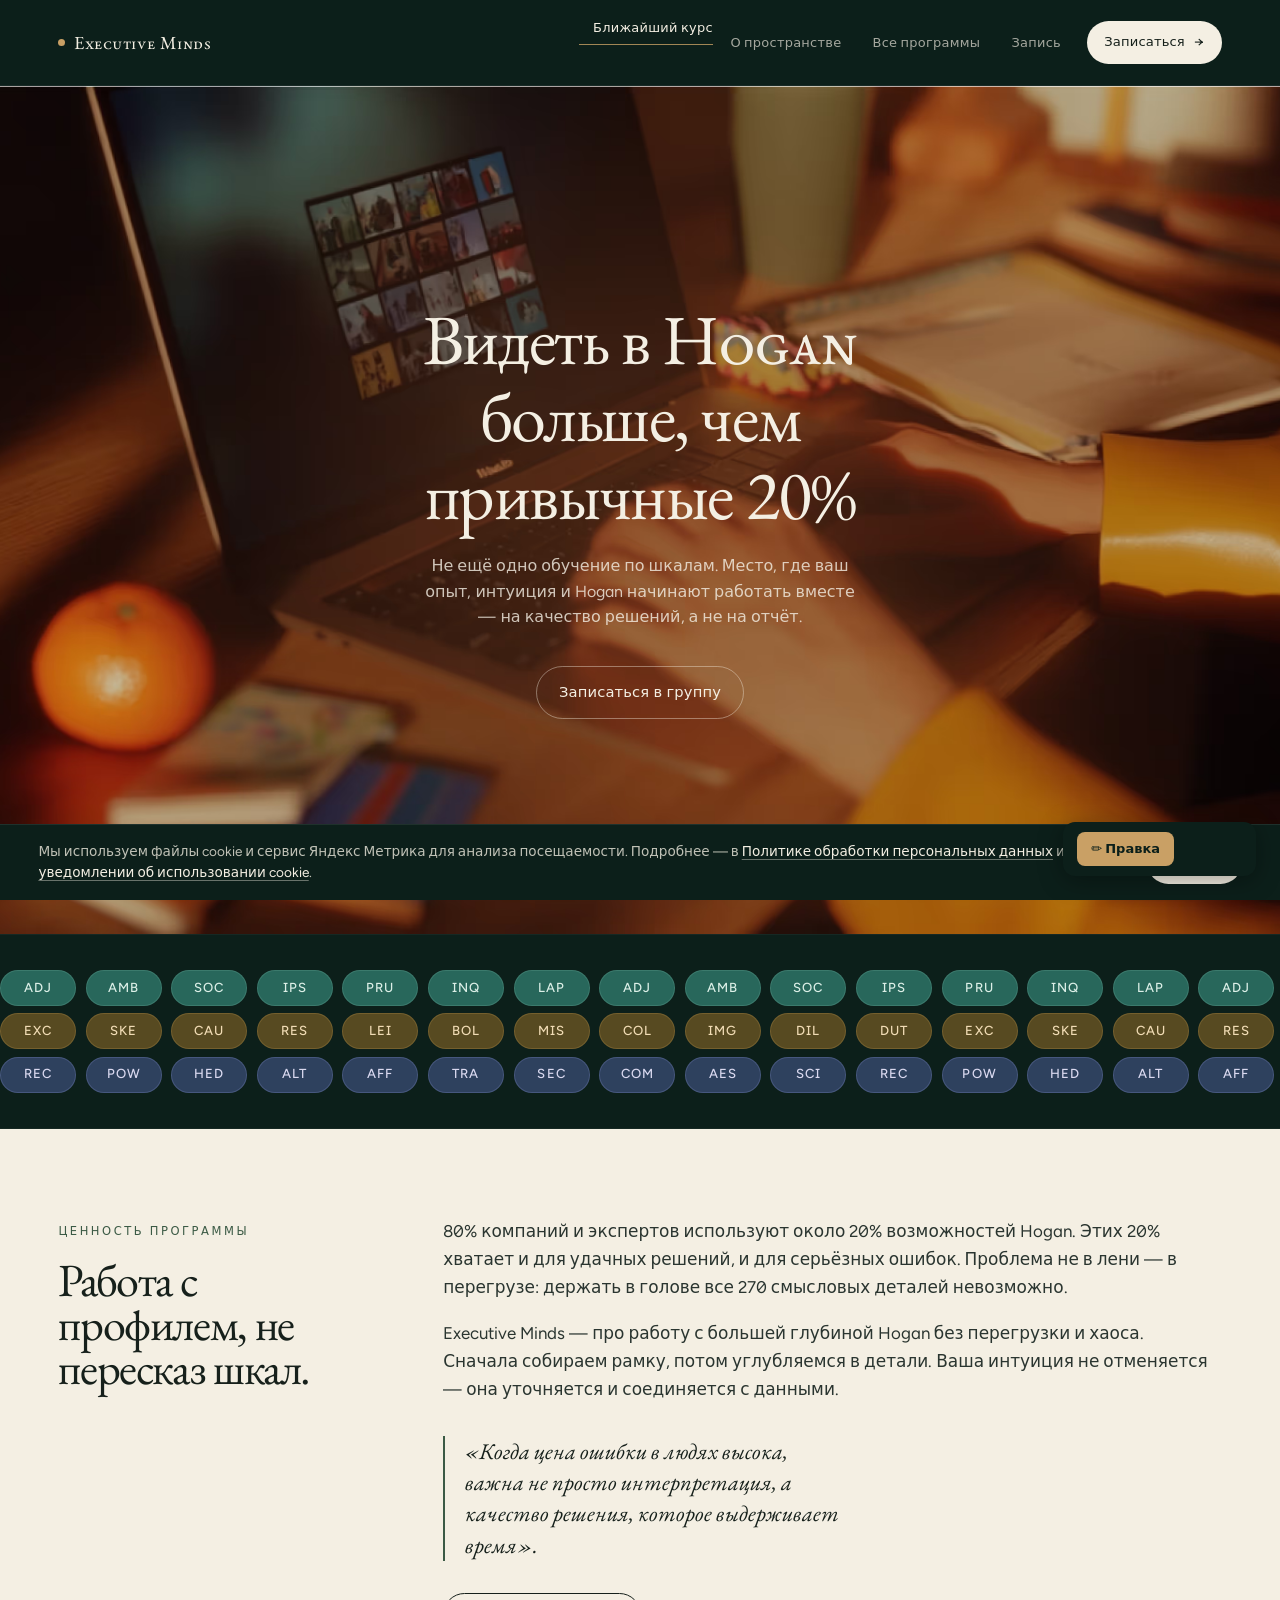
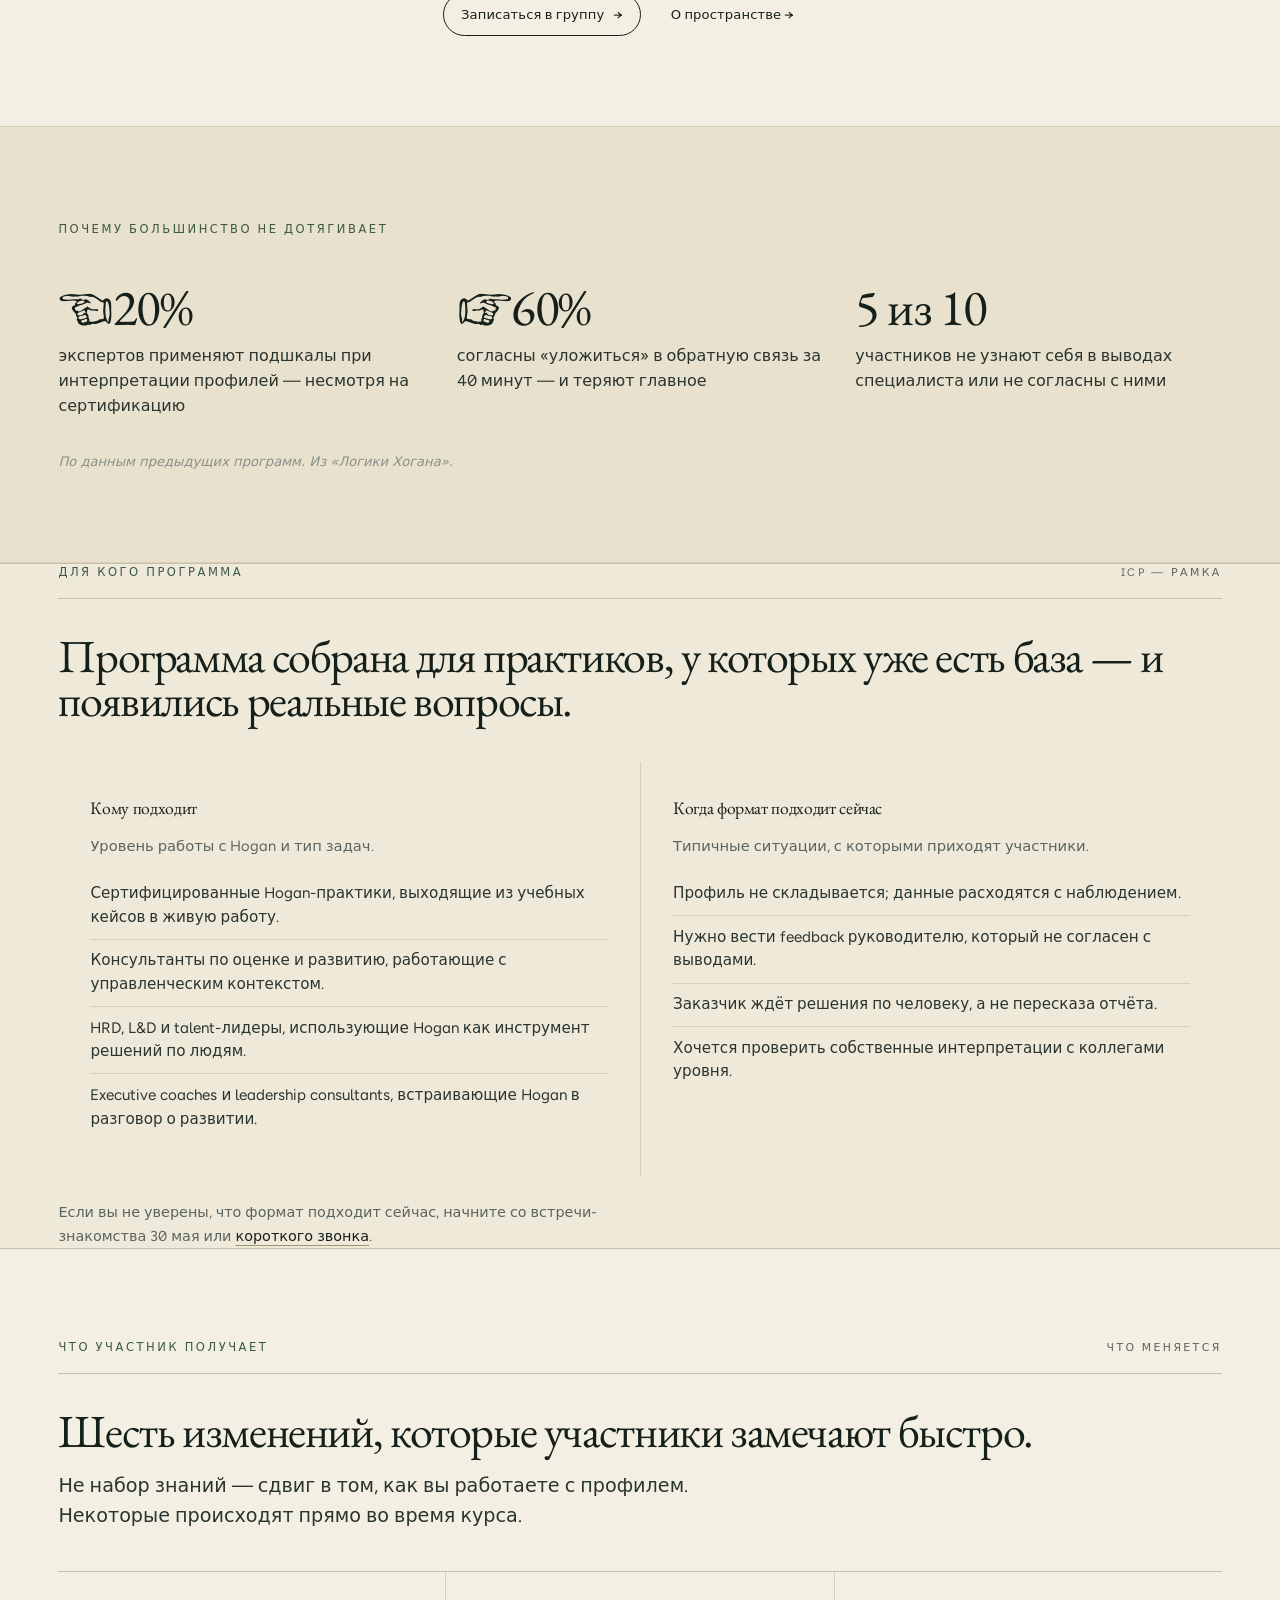
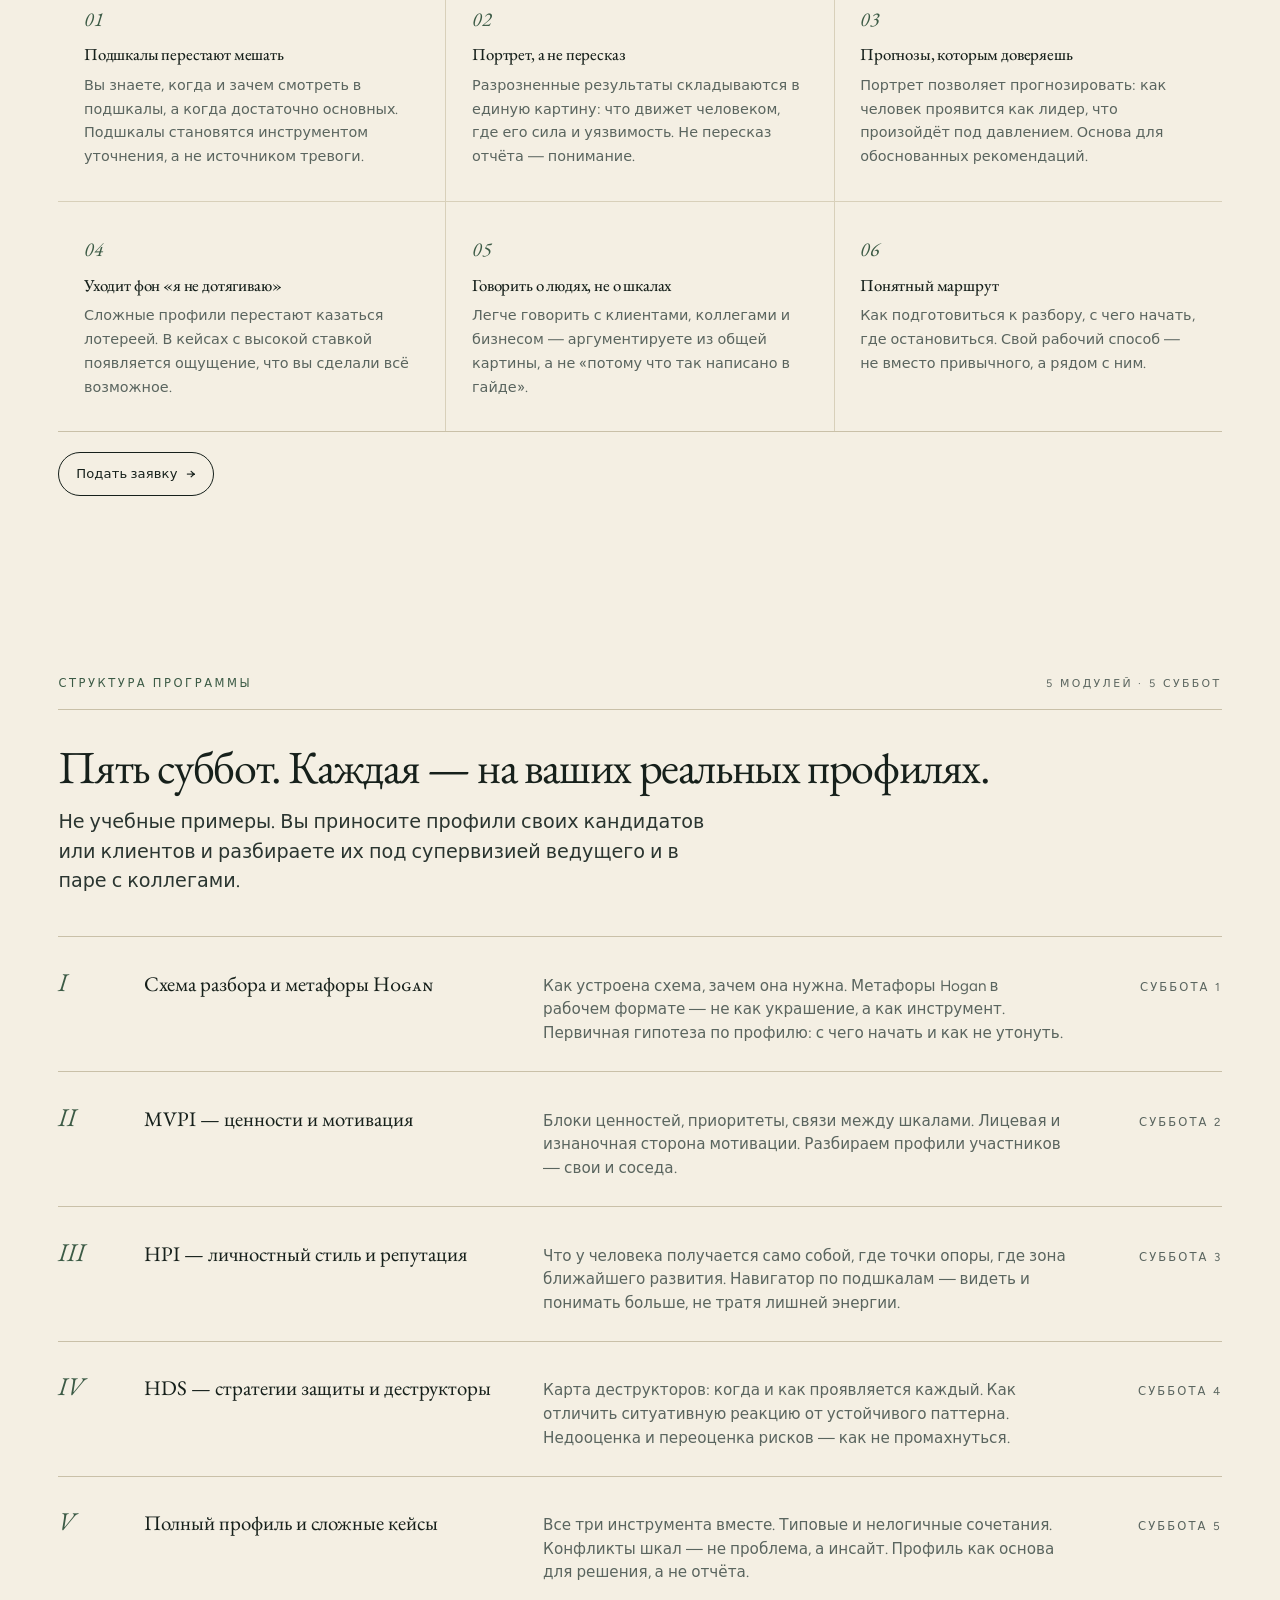
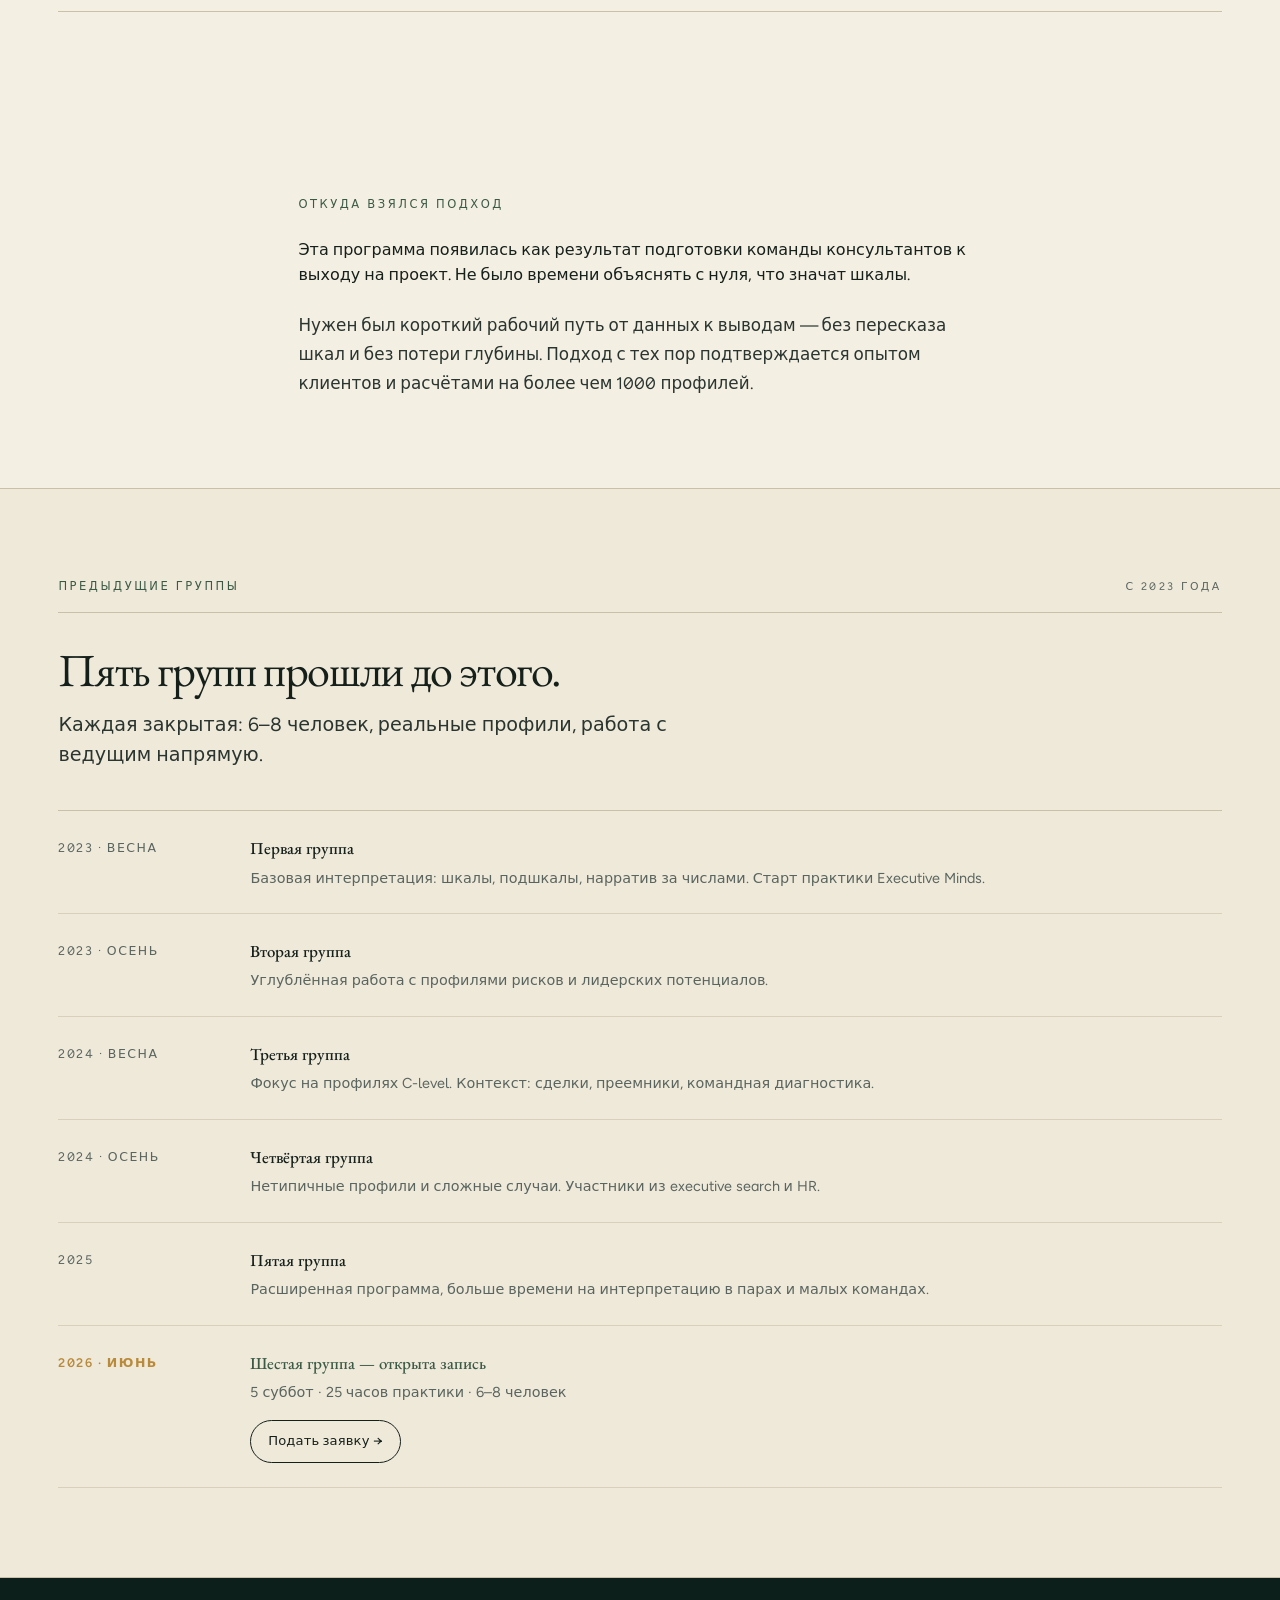
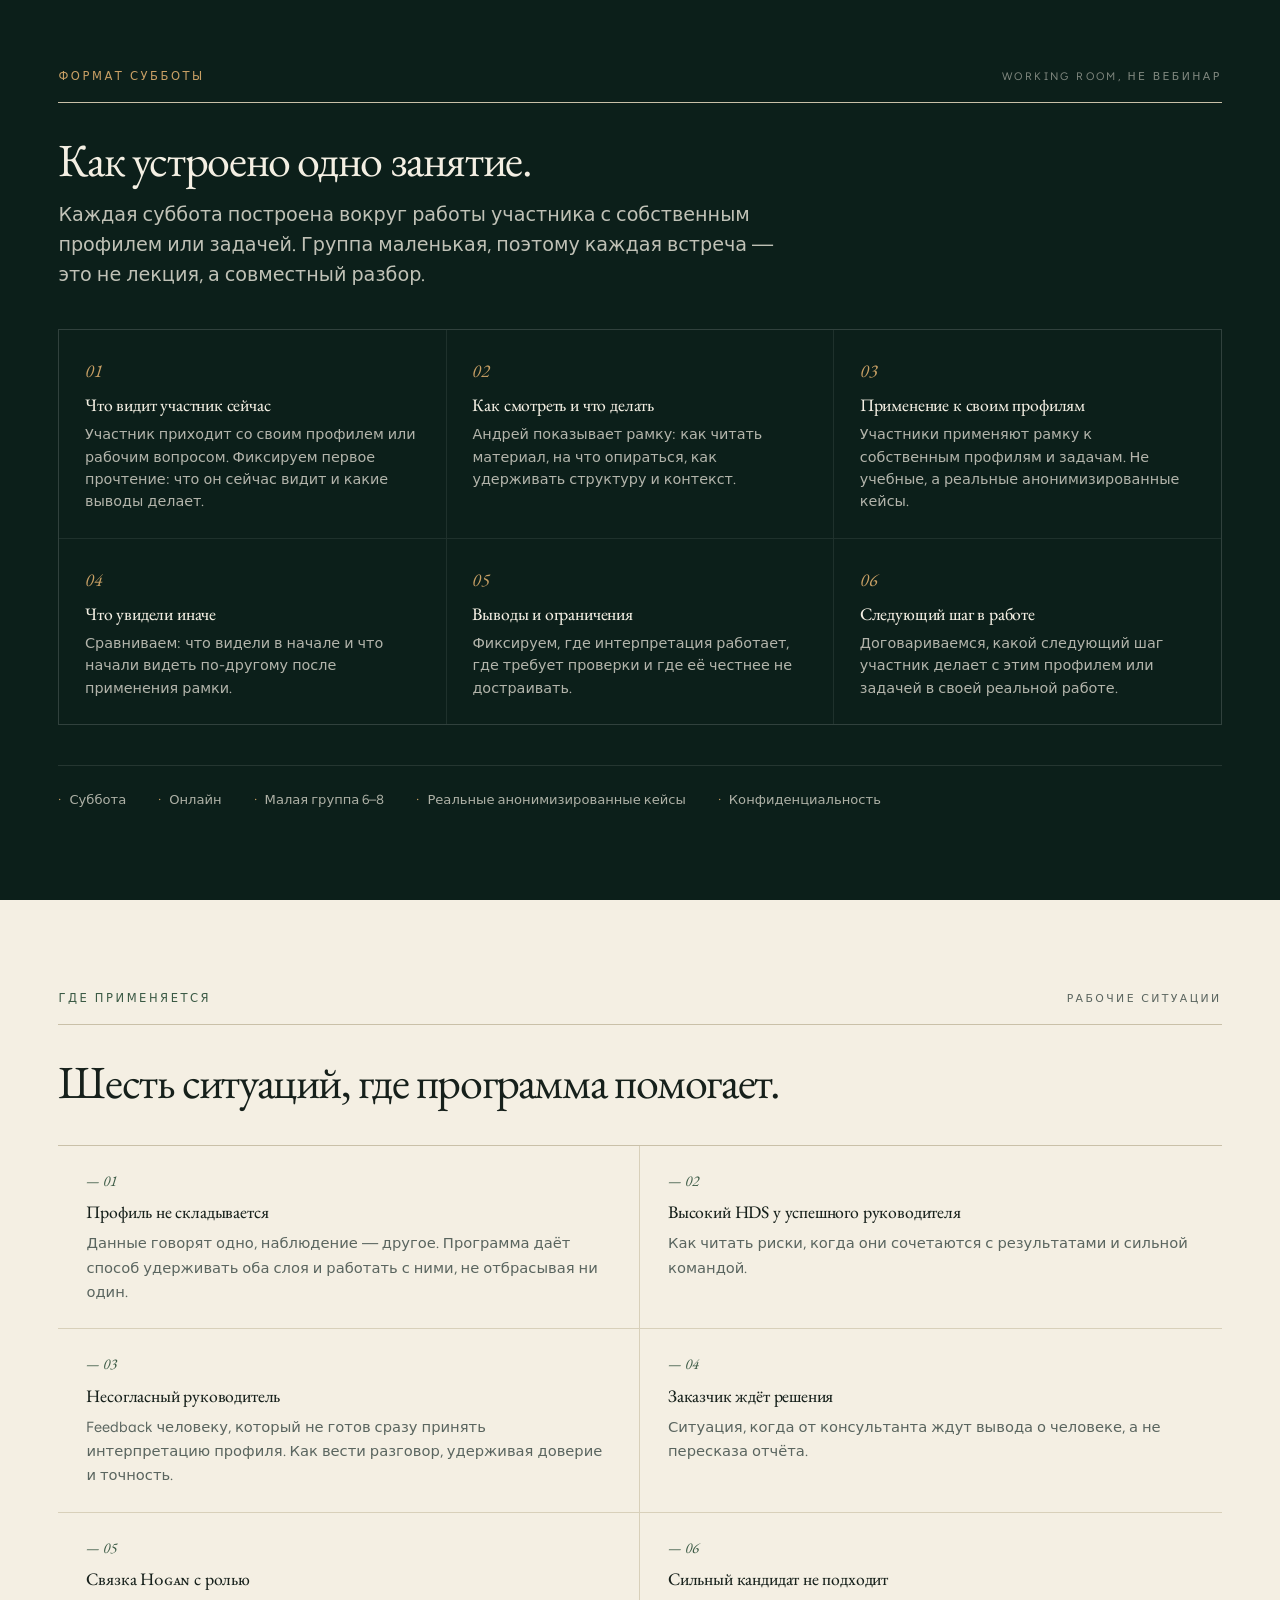
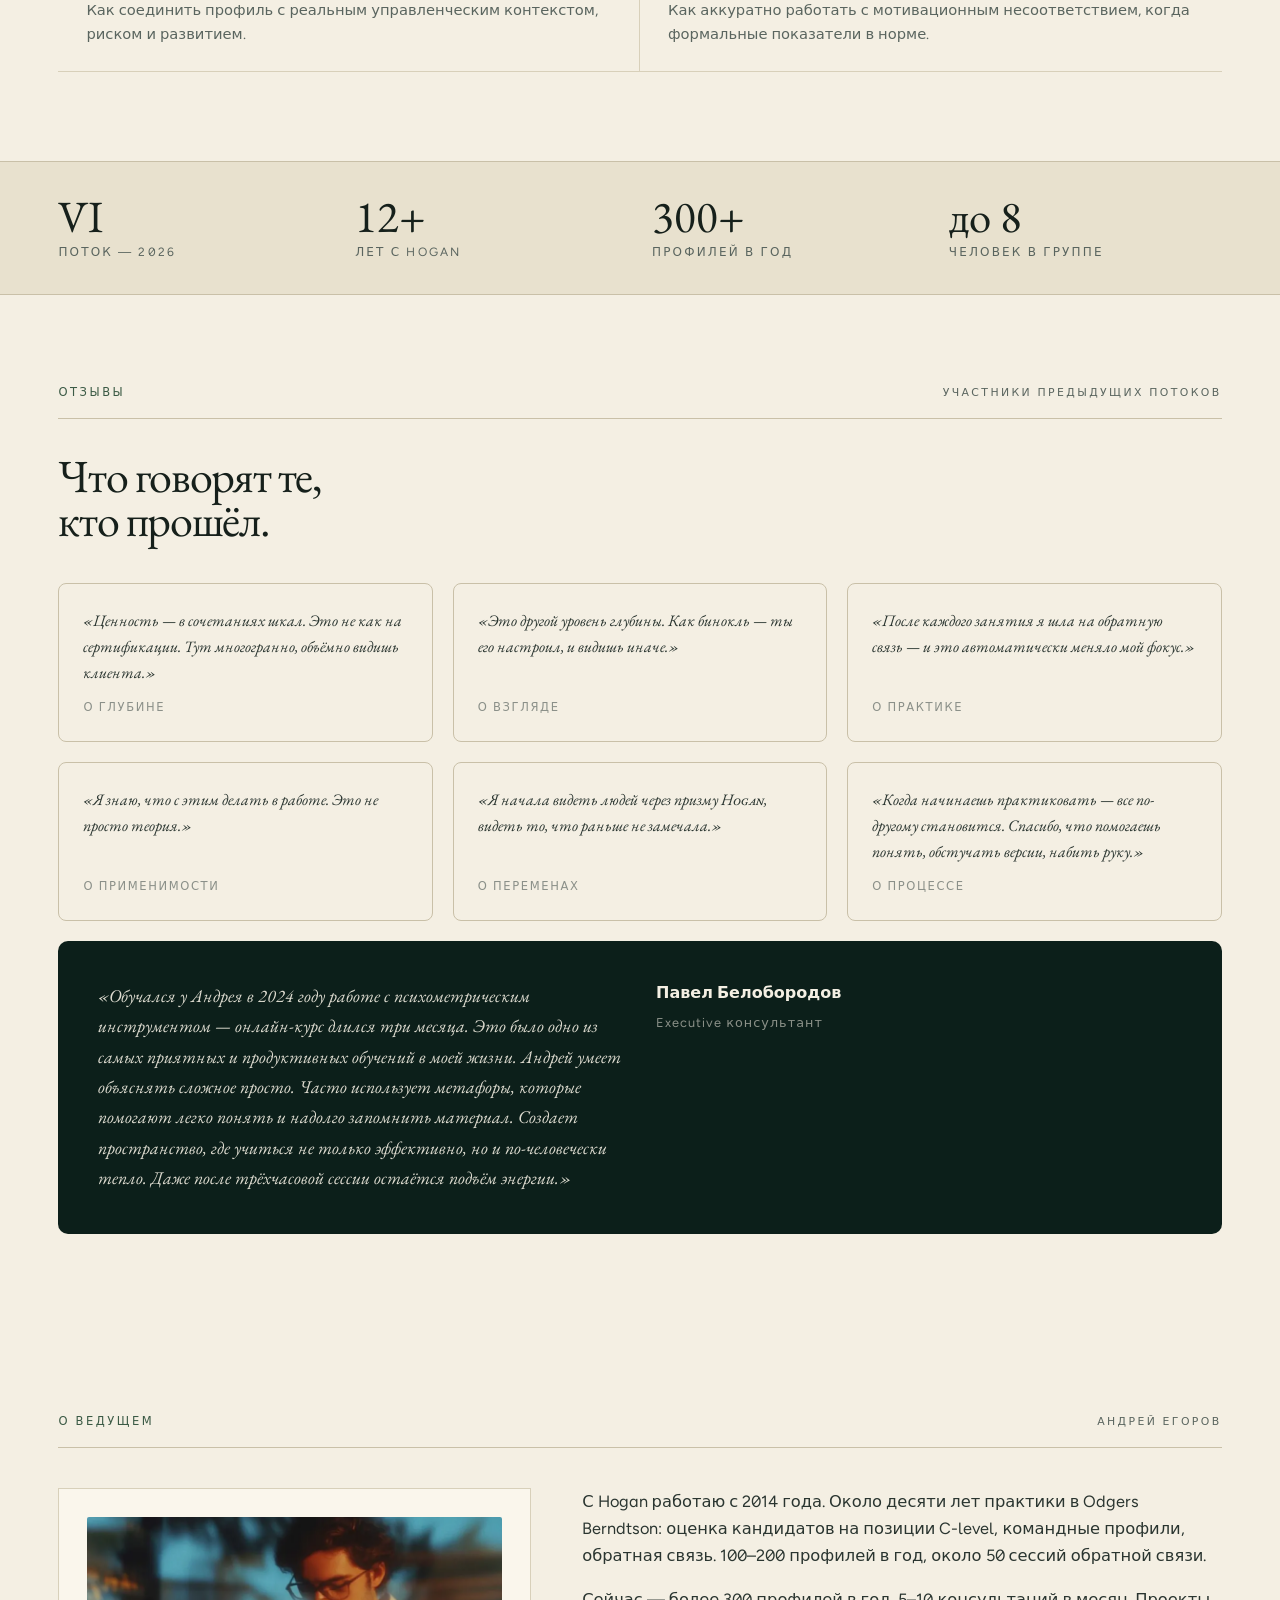
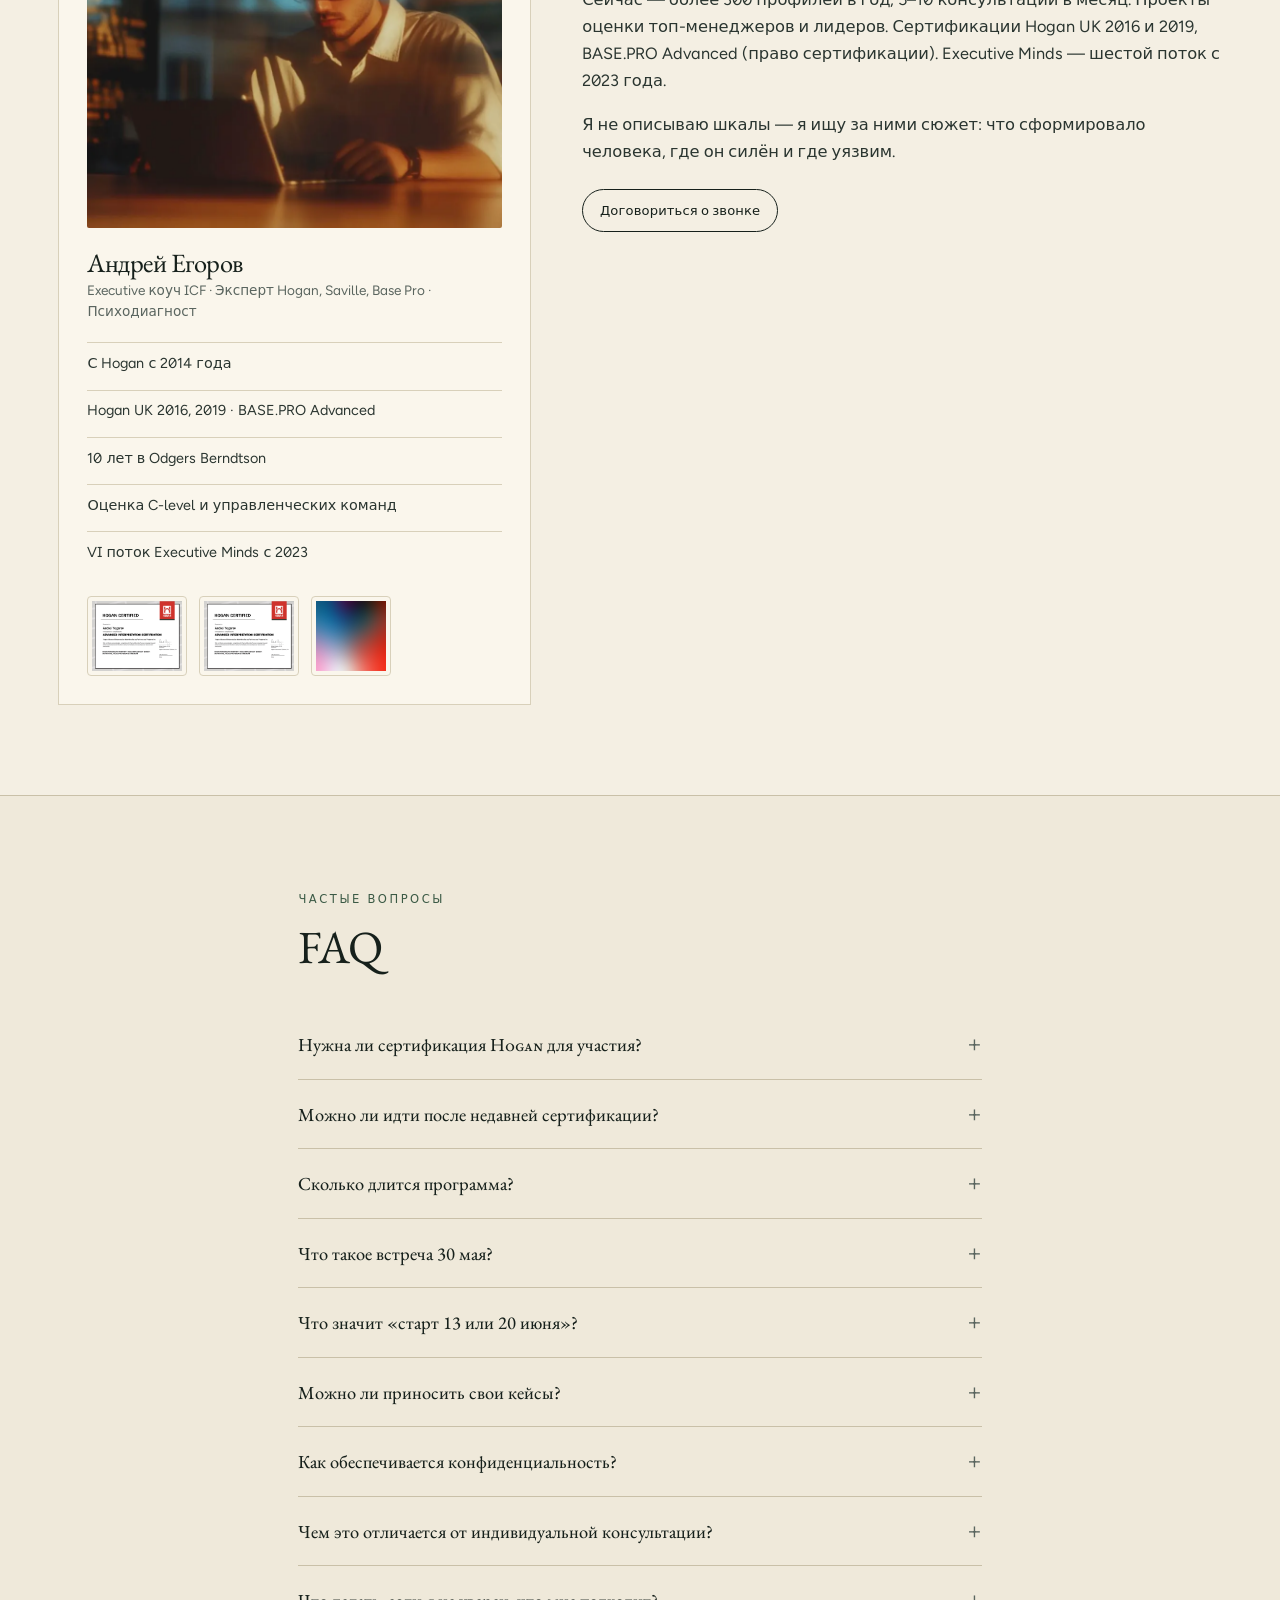
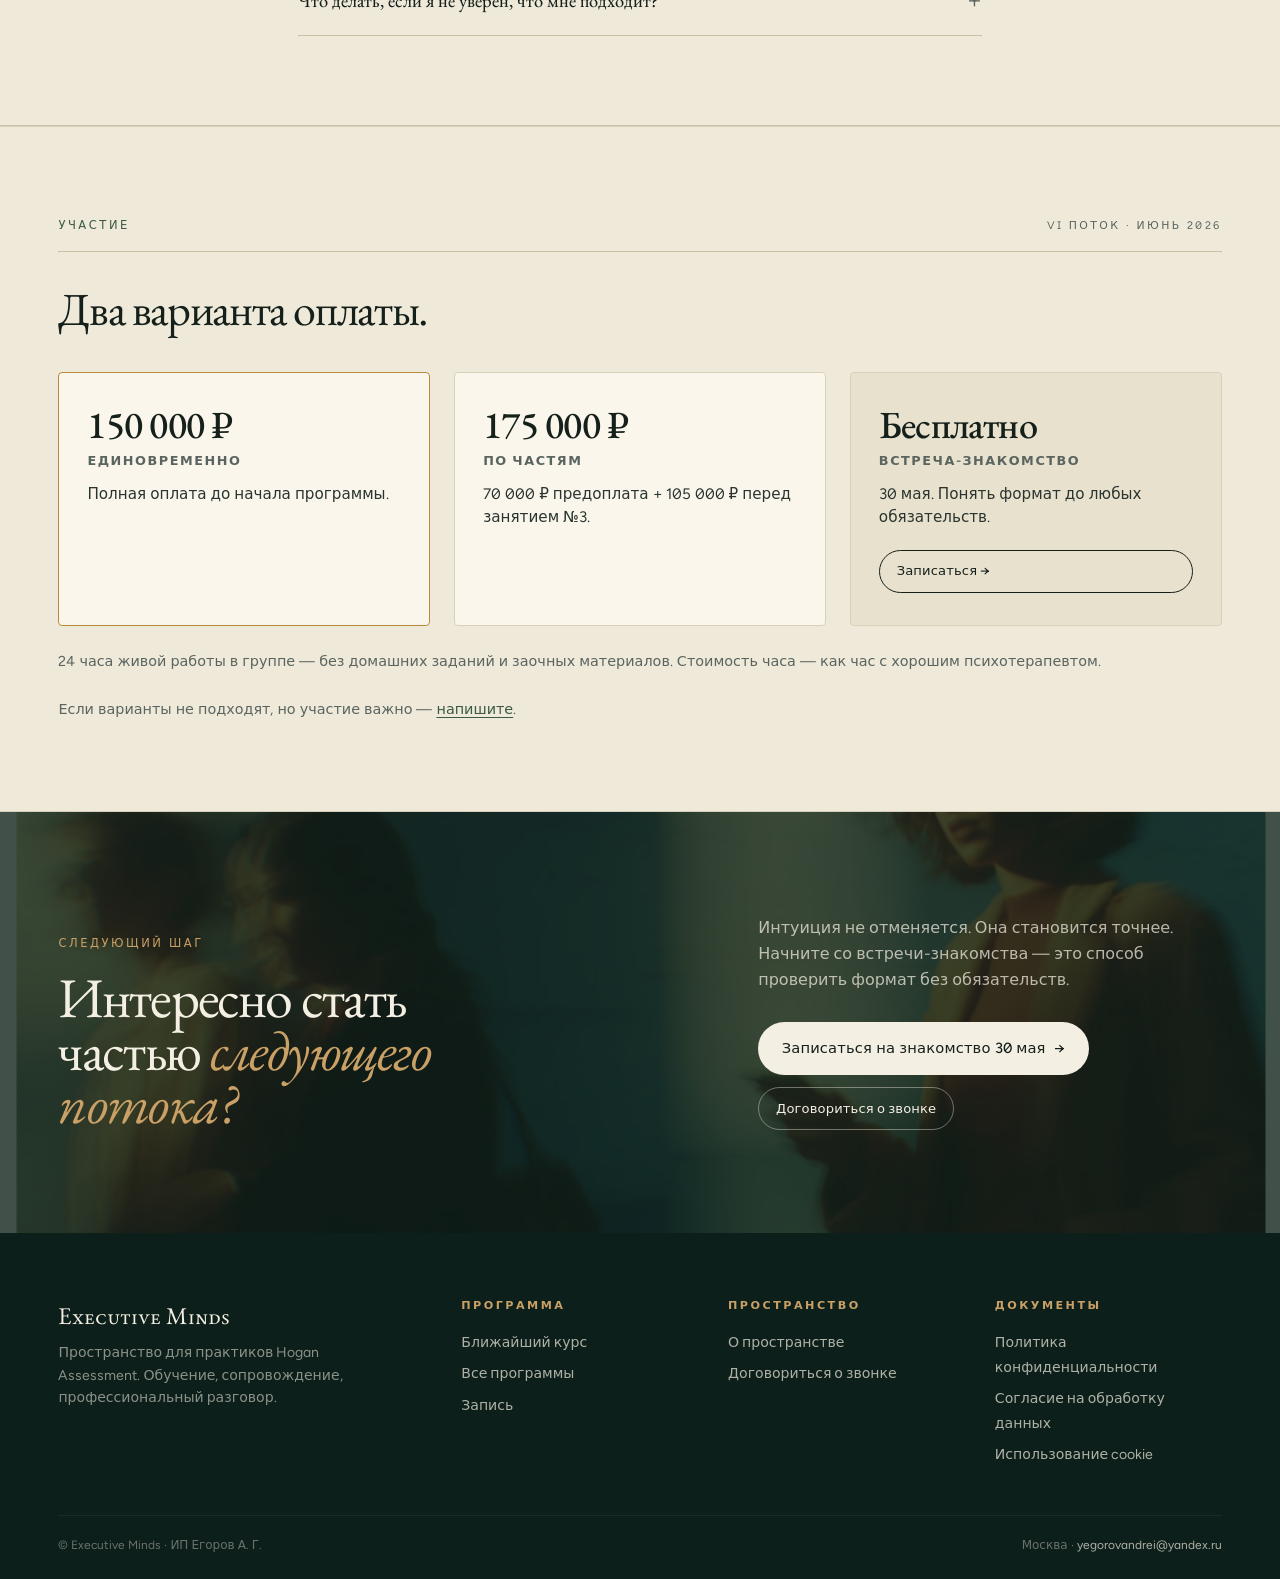
==== commit 286c59ef: "feat: content audit — timeline, certs, origin story fix, formspree placeholder - Fix broken origin s" ====
--- a/index.html
+++ b/index.html
@@ -207,6 +207,21 @@
   .trust-grid .t .num { font-family: var(--serif); font-size: clamp(2rem, 3.5vw, 2.8rem); font-weight: 400; color: var(--ink); line-height: 1; }
   .trust-grid .t .lab { font-size: 0.75rem; letter-spacing: 0.18em; text-transform: uppercase; color: var(--ink-mute); }
   @media (max-width: 700px) { .trust-grid { grid-template-columns: 1fr 1fr; } }
+
+  /* Timeline */
+  .timeline { display: flex; flex-direction: column; gap: 0; border-top: 1px solid var(--line); margin-top: 2.5rem; }
+  .tl-item { display: grid; grid-template-columns: 160px 1fr; gap: 2rem; padding: 1.5rem 0; border-bottom: 1px solid var(--line-soft); align-items: start; }
+  .tl-year { font-family: var(--sans); font-size: 0.78rem; letter-spacing: 0.12em; text-transform: uppercase; color: var(--ink-mute); padding-top: 0.2rem; }
+  .tl-body strong { font-family: var(--serif); font-size: 1.05rem; font-weight: 500; display: block; margin-bottom: 0.35rem; color: var(--ink); }
+  .tl-body p { font-size: 0.9rem; color: var(--ink-mute); line-height: 1.55; margin: 0; }
+  .tl-item--active { background: none; }
+  .tl-item--active .tl-year { color: var(--amber); font-weight: 600; }
+  .tl-item--active .tl-body strong { color: var(--moss); }
+  @media (max-width: 700px) { .tl-item { grid-template-columns: 1fr; gap: 0.35rem; } .tl-year { font-size: 0.72rem; } }
+
+  /* Certs in host */
+  .host-certs { display: flex; gap: 0.75rem; margin-top: 1.5rem; flex-wrap: wrap; }
+  .host-certs img { height: 80px; width: auto; border-radius: 4px; object-fit: contain; border: 1px solid var(--line-soft); background: var(--paper); padding: 4px; }
 
   /* Testimonials */
   .quotes-grid { display: grid; grid-template-columns: repeat(3, 1fr); gap: 1.25rem; margin-top: 2.5rem; }
@@ -439,7 +454,29 @@
   <div class="wrap-narrow">
     <p class="eyebrow" style="margin-bottom:1.5rem;">Откуда взялся подход</p>
     <blockquote class="pull">Эта программа появилась как результат подготовки команды консультантов к выходу на проект. Не было времени объяснять с нуля, что значат шкалы.</blockquote>
-    <p style="font-size:1.05rem;line-height:1.72;color:var(--ink-soft);margin-top:1.5rem;">Вероятность ошибки интерпретации зависит от двух факторов. Благодаря этим ограничениям появился подход, который с тех пор подтверждается опытом клиентов и расчётами на более чем 1000 профилей.</p>
+    <p style="font-size:1.05rem;line-height:1.72;color:var(--ink-soft);margin-top:1.5rem;">Нужен был короткий рабочий путь от данных к выводам — без пересказа шкал и без потери глубины. Подход с тех пор подтверждается опытом клиентов и расчётами на более чем 1000 профилей.</p>
+  </div>
+</section>
+
+<!-- =================== PAST GROUPS TIMELINE =================== -->
+<section class="section" style="background:var(--cream-soft);border-block:1px solid var(--line);">
+  <div class="wrap">
+    <div class="section-header">
+      <div class="kicker-row">
+        <span class="eyebrow">Предыдущие группы</span>
+        <span class="side-label">С 2023 года</span>
+      </div>
+      <h2>Пять групп прошли до этого.</h2>
+      <p class="lead">Каждая закрытая: 6–8 человек, реальные профили, работа с ведущим напрямую.</p>
+    </div>
+    <div class="timeline">
+      <div class="tl-item"><div class="tl-year">2023 · Весна</div><div class="tl-body"><strong>Первая группа</strong><p>Базовая интерпретация: шкалы, подшкалы, нарратив за числами. Старт практики Executive Minds.</p></div></div>
+      <div class="tl-item"><div class="tl-year">2023 · Осень</div><div class="tl-body"><strong>Вторая группа</strong><p>Углублённая работа с профилями рисков и лидерских потенциалов.</p></div></div>
+      <div class="tl-item"><div class="tl-year">2024 · Весна</div><div class="tl-body"><strong>Третья группа</strong><p>Фокус на профилях C-level. Контекст: сделки, преемники, командная диагностика.</p></div></div>
+      <div class="tl-item"><div class="tl-year">2024 · Осень</div><div class="tl-body"><strong>Четвёртая группа</strong><p>Нетипичные профили и сложные случаи. Участники из executive search и HR.</p></div></div>
+      <div class="tl-item"><div class="tl-year">2025</div><div class="tl-body"><strong>Пятая группа</strong><p>Расширенная программа, больше времени на интерпретацию в парах и малых командах.</p></div></div>
+      <div class="tl-item tl-item--active"><div class="tl-year">2026 · Июнь</div><div class="tl-body"><strong>Шестая группа — открыта запись</strong><p>5 суббот · 25 часов практики · 6–8 человек</p><a href="signup.html?context=group" class="btn btn--outline btn--sm" style="margin-top:1rem;">Подать заявку →</a></div></div>
+    </div>
   </div>
 </section>
 
@@ -568,6 +605,11 @@
           <li>Оценка C-level и управленческих команд</li>
           <li>VI поток Executive Minds с 2023</li>
         </ul>
+        <div class="host-certs">
+          <img src="assets/img/cert-hogan-1.png" alt="Сертификат Hogan Advanced 2016">
+          <img src="assets/img/cert-hogan-2.png" alt="Сертификат Hogan Advanced 2019">
+          <img src="assets/img/cert-hogan-apac.jpeg" alt="Сертификация Hogan Assessment">
+        </div>
       </aside>
       <div class="host-body">
         <p>
